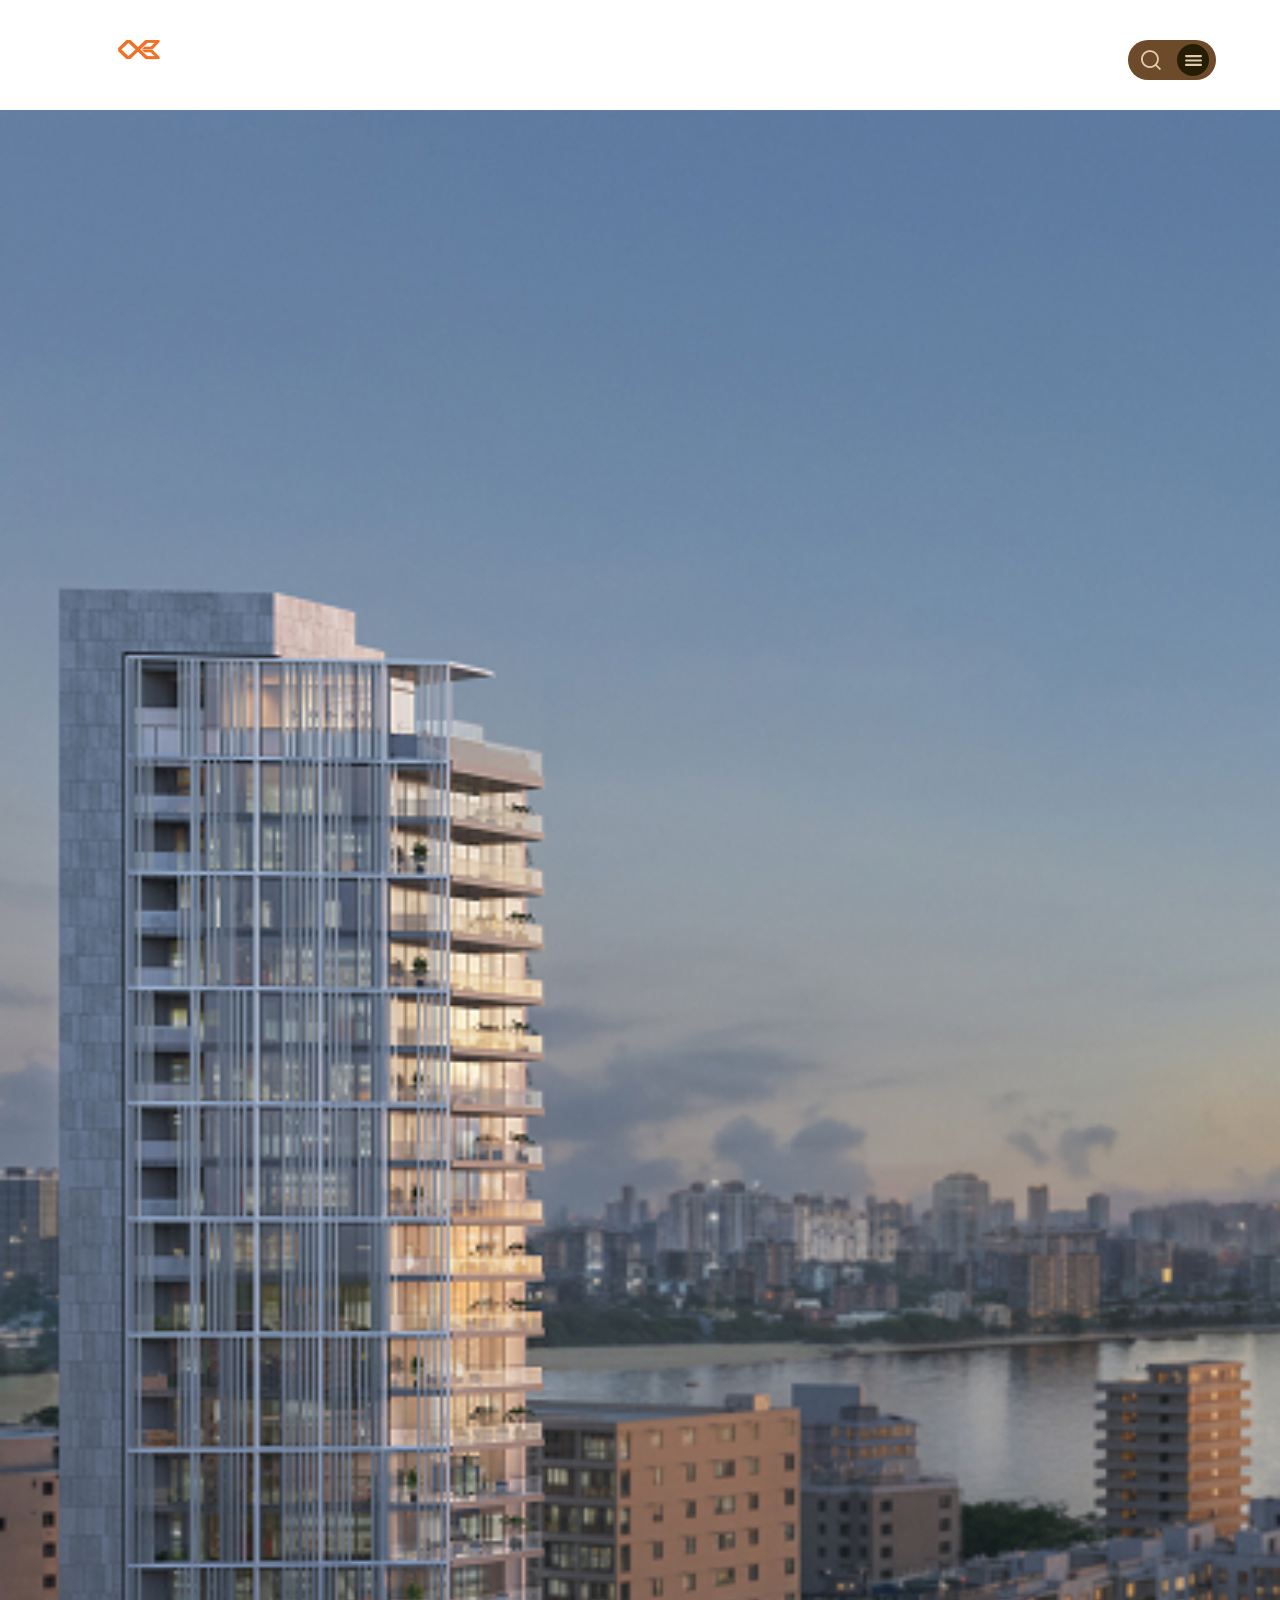
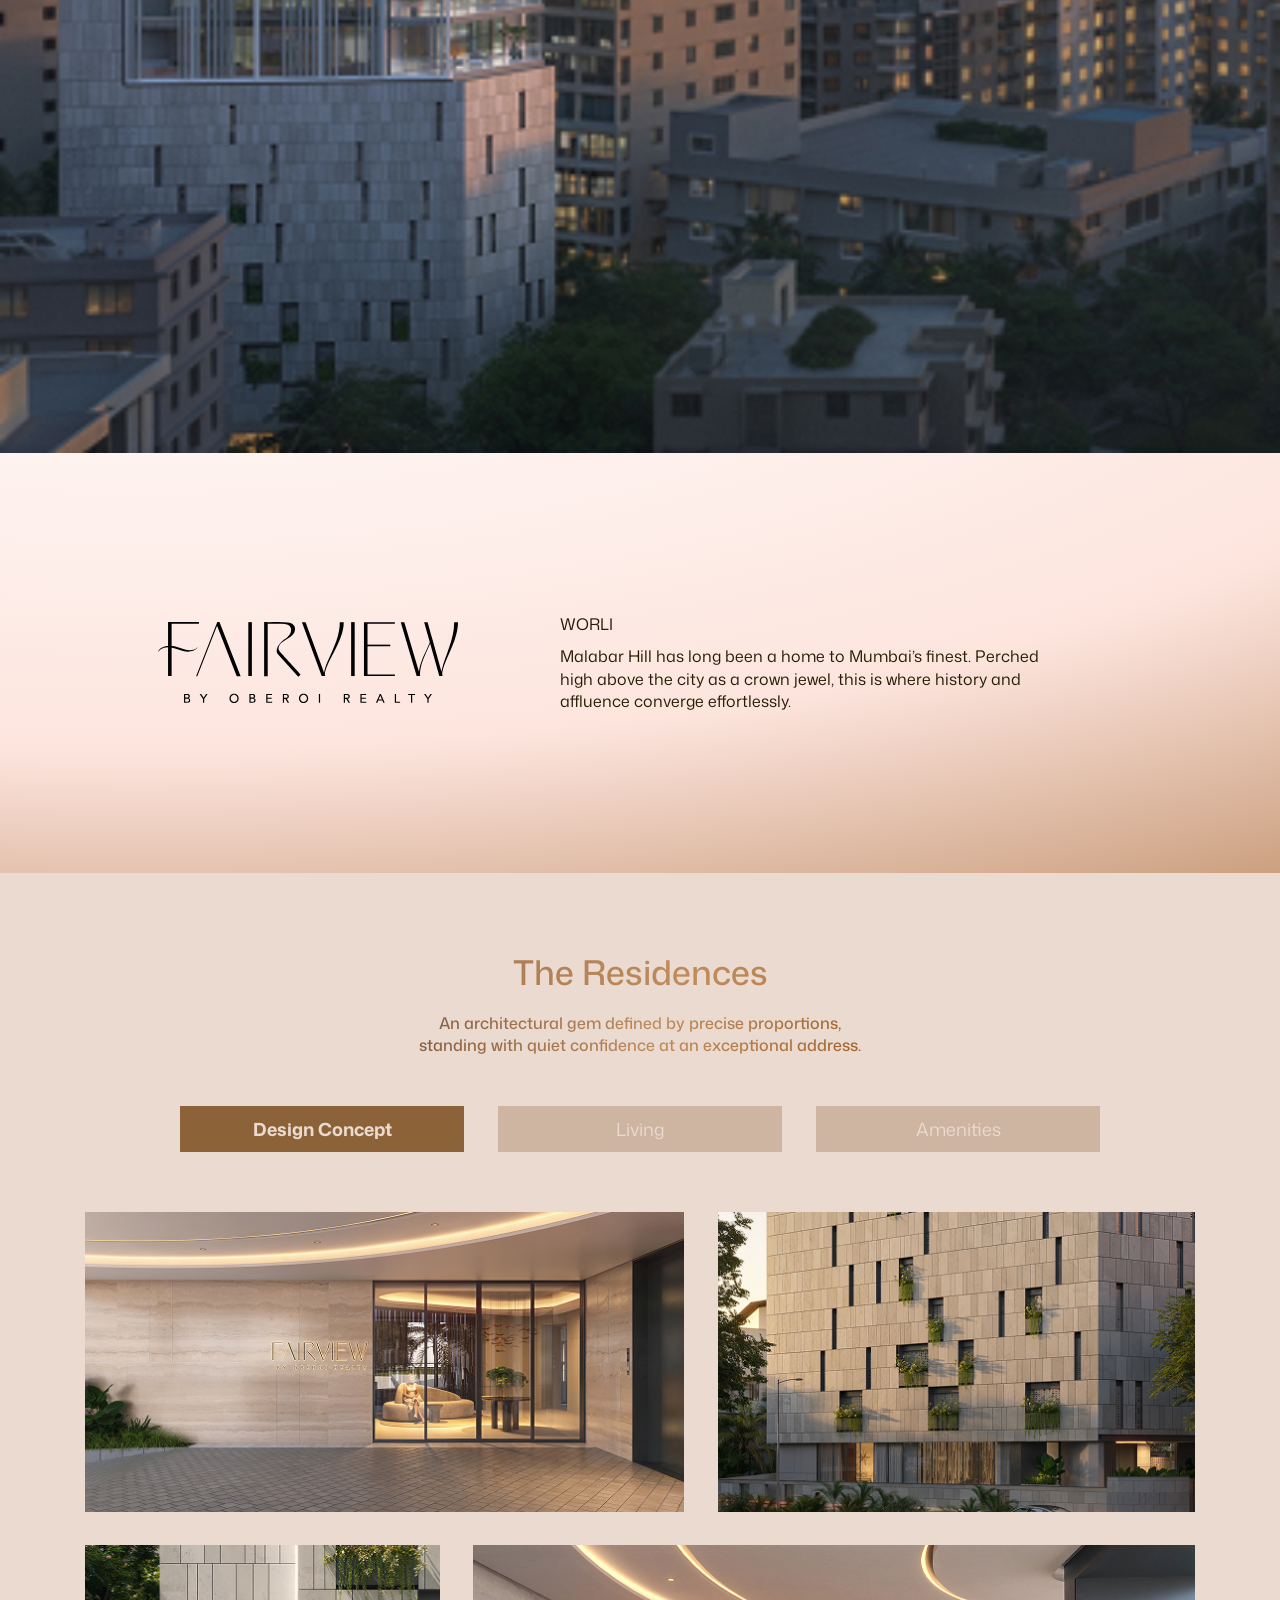
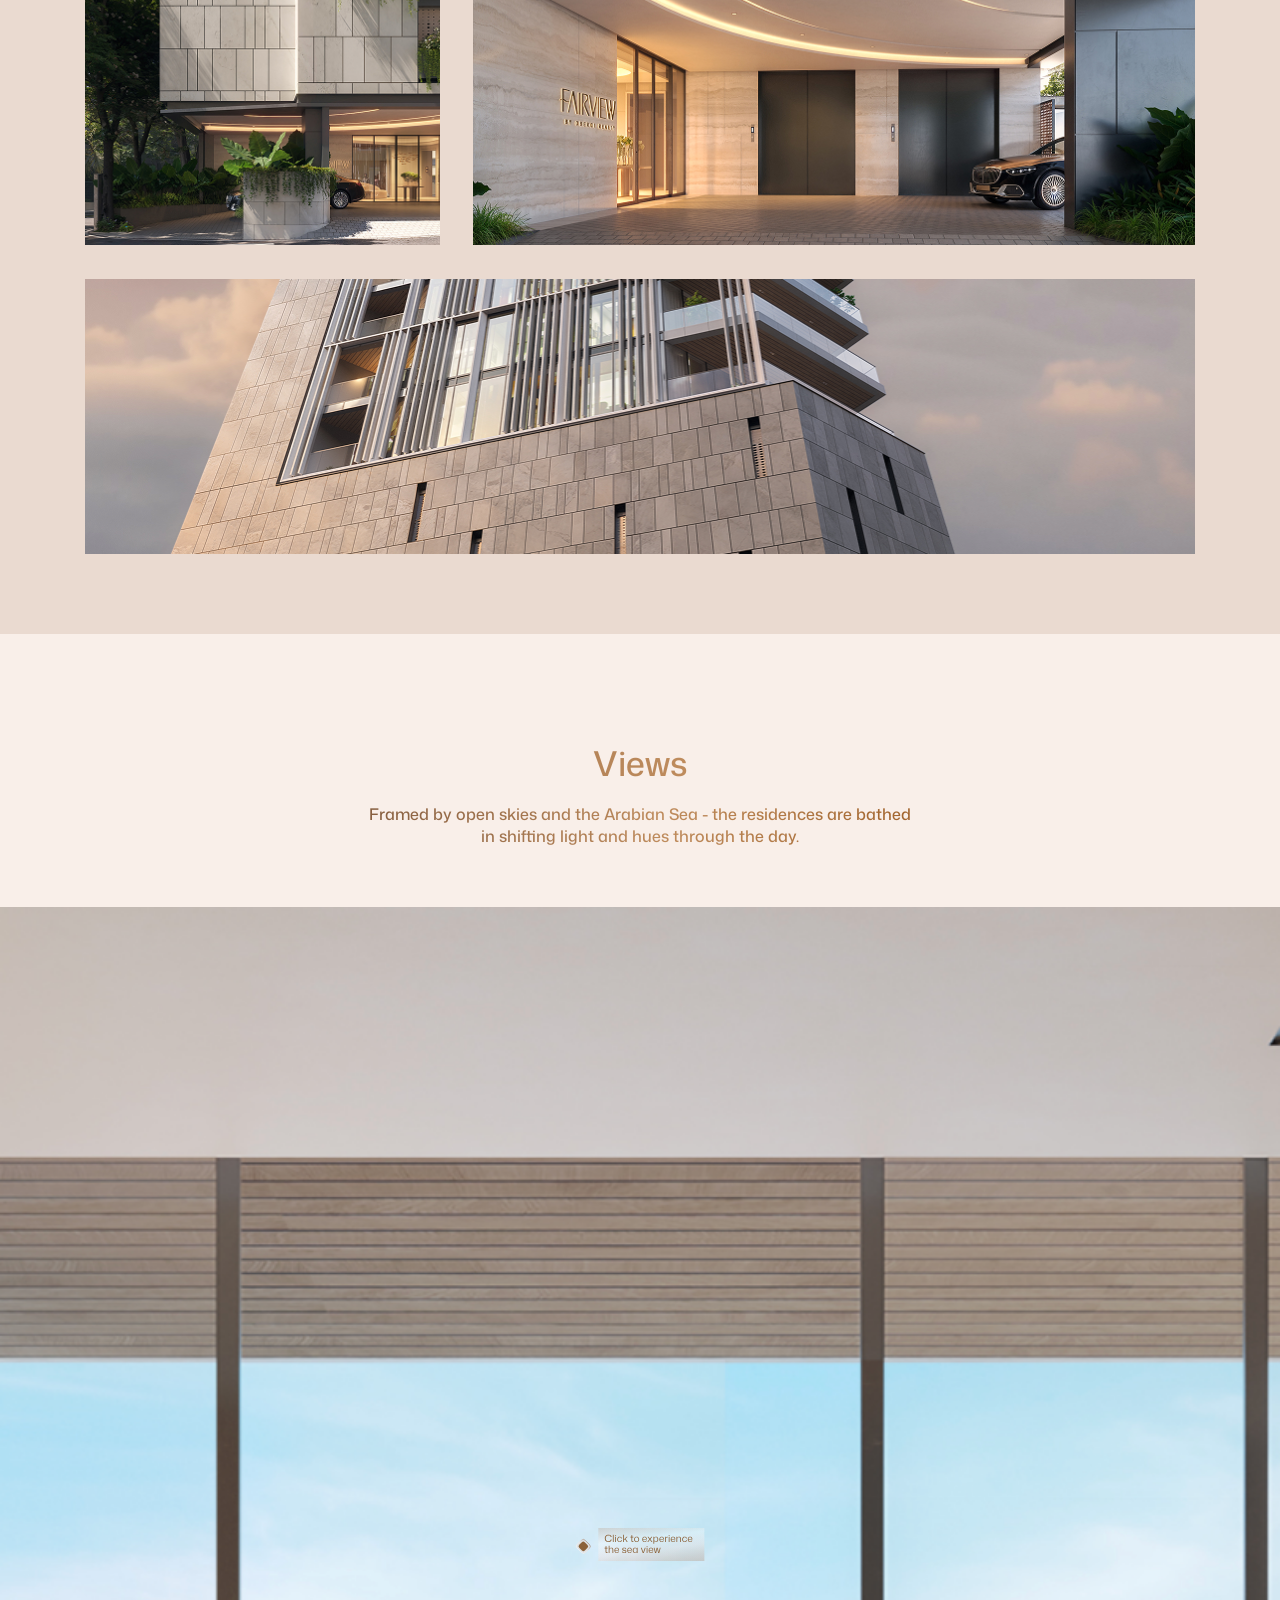
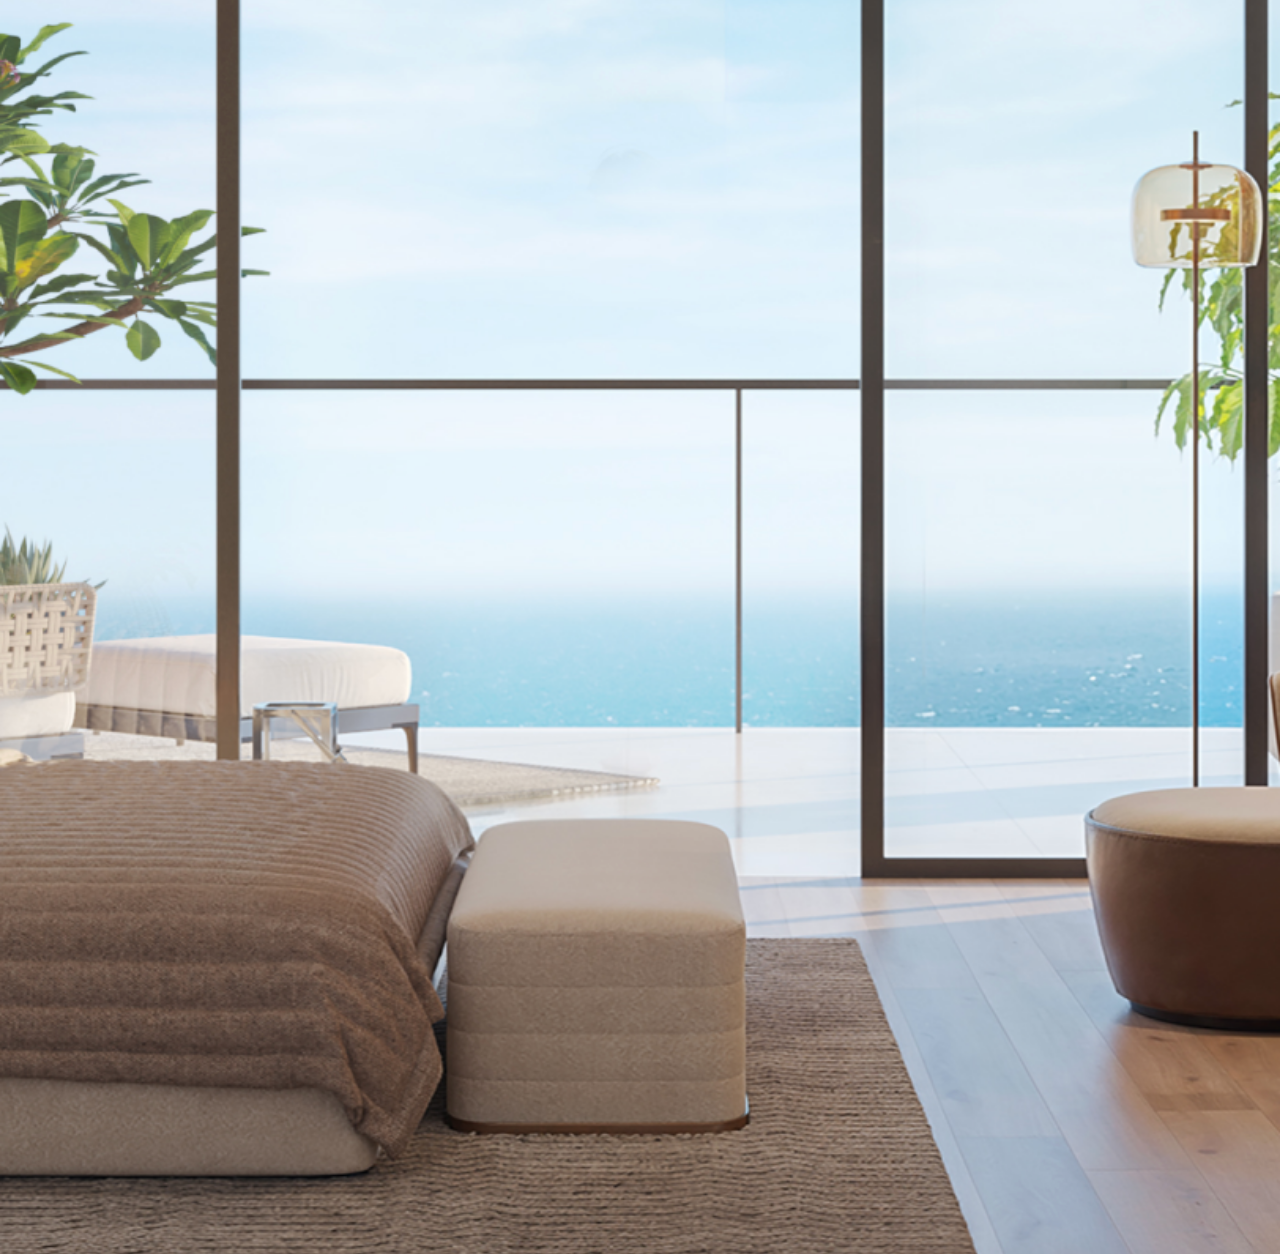
==== fairview-page.html @ 14efde6a "Content update" ====
<!doctype html>
<html class="no-js" lang="en">

<head>
  <meta charset="utf-8">
  <meta name="description" content="">
  <meta name="viewport" content="width=device-width, initial-scale=1.0">
  <title>ORL Ultra Luxury</title>
  <link rel="apple-touch-icon" href="apple-touch-icon.png">
  <link rel="shortcut icon" href="favicon.png">

  <link rel="preconnect" href="https://fonts.googleapis.com">
  <link rel="preconnect" href="https://fonts.gstatic.com" crossorigin>
  <link href="https://fonts.googleapis.com/css2?family=Mona+Sans:ital,wght@0,200..900;1,200..900&display=swap"
    rel="stylesheet">

  <link rel="stylesheet" href="styles/bootstrap.css">
  <link rel="stylesheet" href="styles/owl.carousel.css">
  <link rel="stylesheet" href="styles/ultra-main.css">
</head>

<body>
  <!--Header start-->
  <header class="header">
    <div class="container">
      <div class="row">
        <div class="col"><a href="#" class="logo"><img src="images/logo.png" alt=""></a></div>
        <div class="ml-md-auto">
          <div class="menu-box">
            <a href="#" class="serch-click"><span class="icon-noun-search-1060325"></span></a>
            <a href="#" class="menu"><img src="images/menu.svg" alt=""></a>
          </div>
        </div>
      </div>
    </div>
  </header>
  <div class="expand-menu">
    <header class="header">
      <div class="container">
        <div class="row">
          <div class="col"><a href="#" class="logo"><img src="images/logo.svg" alt=""></a></div>
          <div class="ml-md-auto">
            <div class="menu-box">
              <a href="#" class="serch-click"><span class="icon-noun-search-1060325"></span></a>
              <a href="javascript:void(0)" class="menu close"><img src="images/close.png" alt=""></a>
            </div>
          </div>
        </div>
      </div>
    </header>
    <div class="menu-other-details">
      <div class="container">
        <div class="row align-items-center">
          <div class="col-md-8">
            <ul class="menu-list">
              <li><a href="#">About Us <span class="icon-cta-icon"></span></a></li>
              <li><a href="product-listing.html">Portfolio <span class="icon-cta-icon"></span></a>
                <ul class="others-link">
                  <li><a href="#">Retail</a></li>
                  <li><a href="#">Commercial</a></li>
                  <li><a href="#">Residential</a></li>
                  <li><a href="#">Hospitality</a></li>
                  <li><a href="#">Social Infrastructure</a></li>
                </ul>
              </li>
              <li><a href="#">Investors <span class="icon-cta-icon"></span></a></li>
              <li><a href="#">Life at ORL <span class="icon-cta-icon"></span></a></li>
              <li><a href="#">Media <span class="icon-cta-icon"></span></a></li>
              <li><a href="#">Blogs <span class="icon-cta-icon"></span></a></li>
              <li><a href="contact-us.html">Contact Us <span class="icon-cta-icon"></span></a></li>
            </ul>
            <ul class="list-social MT30">
              <li><a href=""><span class="icon-facebook"></span></a></li>
              <li><a href=""><span class="icon-noun-instagram-3350818"></span></a></li>
              <li><a href=""><span class="icon-twitter"></span></a></li>
              <li><a href=""><span class="icon-youtube2"></span></a></li>
            </ul>
          </div>
          <div class="col-md-4">
            <img src="images/337x465.jpg" alt="" class="responsive-img">
            <p class="MT45 CTR">
              <a href="#" class="read-more">book an appointment <span class="icon-cta-icon"></span></a>
            </p>
          </div>
        </div>
      </div>
    </div>
  </div>
  <div class="expand-search">
    <header class="header">
      <div class="container">
        <div class="row">
          <div class="col"><a href="#" class="logo"><img src="images/logo.svg" alt=""></a></div>
          <div class="ml-md-auto">
            <div class="menu-box">
              <a href="#" class="search close"><img src="images/close.png" alt=""></a>
              <a href="javascript:void(0)" class="menu"><img src="images/menu.png" alt=""></a>
            </div>
          </div>
        </div>
      </div>
    </header>
    <div class="menu-other-details">
      <div class="container">
        <form>
          <div class="form-group search-type-box">
            <input type="search" required class="form-control line-inpt" id="search" placeholder="Type Here">
            <button type="submit" class="search-button"><span class="icon-noun-search-1060325"></span></button>
          </div>
        </form>
        <h2 class="MT30">About 23 searches</h2>
        <ul class="search-list">
          <li>
            <p class="date-info">oberoireality.com/about us</p>
            <h4 class="hd3"><a href="#">Page Section Name</a></h4>
            <p>Lorem ipsum dolor sit amet, consectetur adipiscing elit, sed do eiusmod tempor incididunt ut labore et
              dolore magna aliqua. Ut enim ad minim veniam quis nostrud exercitation ullamco laboris nisi ut aliquip ex
              ea commodo consequat.</p>
          </li>
          <li>
            <p class="date-info">oberoireality.com/about us</p>
            <h4 class="hd3"><a href="#">Page Section Name</a></h4>
            <p>Lorem ipsum dolor sit amet, consectetur adipiscing elit, sed do eiusmod tempor incididunt ut labore et
              dolore magna aliqua. Ut enim ad minim veniam quis nostrud exercitation ullamco laboris nisi ut aliquip ex
              ea commodo consequat.</p>
          </li>
          <li>
            <p class="date-info">oberoireality.com/about us</p>
            <h4 class="hd3"><a href="#">Page Section Name</a></h4>
            <p>Lorem ipsum dolor sit amet, consectetur adipiscing elit, sed do eiusmod tempor incididunt ut labore et
              dolore magna aliqua. Ut enim ad minim veniam quis nostrud exercitation ullamco laboris nisi ut aliquip ex
              ea commodo consequat.</p>
          </li>
          <li>
            <p class="date-info">oberoireality.com/about us</p>
            <h4 class="hd3"><a href="#">Page Section Name</a></h4>
            <p>Lorem ipsum dolor sit amet, consectetur adipiscing elit, sed do eiusmod tempor incididunt ut labore et
              dolore magna aliqua. Ut enim ad minim veniam quis nostrud exercitation ullamco laboris nisi ut aliquip ex
              ea commodo consequat.</p>
          </li>
        </ul>
      </div>
    </div>
  </div>
  <!--Header end-->

  <section class="hero-banner music-on">
    <picture>
      <source srcset="images/ultra/hero-banner-mob.jpg" media="(max-width: 576px)">
      <img src="images/ultra/hero-pdp-banner.jpg" alt="Hero Banner">
    </picture>
  </section>
  <!-- <section class="hero-banner music-on">
    <video class="embed-responsive-item d-sm-none" autoplay loop muted>
        <source src="images/videos/csr-banner-mob.mp4" type="video/mp4">
    </video>
    <video id="myVideo" class="embed-responsive-item d-none d-sm-block" autoplay loop muted>
        <source src="images/videos/csr-banner.mp4" type="video/mp4">
    </video>
    <div class="banner-ctnt">
        <div class="container">
            <h4 class="heading-title op1 os-animation" data-os-animation="zoomIn" data-os-animation-delay=".2s">Shaping
                a future where luxury leads <br> with conscience and care</h4>
        </div>
    </div>
    <div id="mute-btn" class="muted" aria-pressed="false" aria-label="Toggle audio">
        <span class="icon-soundoff"></span>
    </div>
</section>
<audio id="bg-music" loop>
    <source src="images/videos/music-file.mp3" type="audio/mpeg">
</audio> -->
  <section class="ultra-intro pdp">
    <div class="container">
      <div class="section100">
        <div class="row align-items-center">
          <div class="col-md-5 os-animation" data-os-animation="fadeInUp" data-os-animation-delay=".3s">
            <div class="text-center">
              <img src="images/ultra/fairview-logo.svg" alt="" width="300">
            </div>
          </div>
          <div class="col-md-7 os-animation" data-os-animation="fadeInUp" data-os-animation-delay=".6s">
            <h3 class="UC">Worli</h3>
            <p class="mb-0">Malabar Hill has long been a home to Mumbai’s finest. Perched high above the city as a crown
              jewel, this is where history and affluence converge effortlessly.</p>
          </div>
        </div>
      </div>
    </div>
  </section>

  <section class="ultra-residances">
    <audio id="beep-one" preload="auto">
      <source src="images/ultra/beep.mp3" type="audio/mpeg">
      <source src="images/ultra/beep.ogg" type="audio/ogg">
      Your browser isn't invited for super fun time.
    </audio>
    <div class="container">
      <h3 class="hd4">The Residences</h3>
      <h4 class="ultra-sub-title MT20">An architectural gem defined by precise proportions, standing with quiet
        confidence at an exceptional address.</h4>
      <ul class="nav ultra-tabs-list">
        <li class="nav-item" role="presentation">
          <a class="active" id="home-tab" data-toggle="tab" href="#ultraTab1" role="tab" aria-controls="Design Concept"
            aria-selected="true">Design Concept</a>
        </li>
        <li class="nav-item" role="presentation">
          <a class="" id="profile-tab" data-toggle="tab" href="#ultraTab2" role="tab" aria-controls="Living"
            aria-selected="false">Living</a>
        </li>
        <li class="nav-item" role="presentation">
          <a class="" id="contact-tab" data-toggle="tab" href="#ultraTab3" role="tab" aria-controls="Amenities"
            aria-selected="false">Amenities</a>
        </li>
      </ul>
      <div class="tab-content" id="ultraTabContent">
        <div class="tab-pane fade show active" id="ultraTab1" role="tabpanel" aria-labelledby="home-tab">
          <div class="gallery">
            <div class="row row-1">
              <div class="item">
                <div class="item-icons music-ic"><a href="" class="volume-ic"></a></div>
                <div class="item-icons"><a href="" class="rise act">Sunrise</a><a href="" class="set">Sunset</a></div>
                <img src="images/ultra/reside/design_01.jpg" class="img-sunrise" alt="">
                <img src="images/ultra/reside/design_01_h.jpg" class="img-sunset hide" alt="">
              </div>
              <div class="item">
                <div class="item-icons music-ic"><a href="" class="volume-ic"></a></div>
                <div class="item-icons"><a href="" class="rise act">Sunrise</a><a href="" class="set">Sunset</a></div>
                <img src="images/ultra/reside/design_02.jpg" class="img-sunrise" alt="">
                <img src="images/ultra/reside/design_02_h.jpg" class="img-sunset hide" alt="">
              </div>
            </div>

            <div class="row row-2">
              <div class="item">
                <div class="item-icons music-ic"><a href="" class="volume-ic"></a></div>
                <div class="item-icons"><a href="" class="rise act">Sunrise</a><a href="" class="set">Sunset</a></div>
                <img src="images/ultra/reside/design_03.jpg" class="img-sunrise" alt="">
                <img src="images/ultra/reside/design_03_h.jpg" class="img-sunset hide" alt="">
              </div>
              <div class="item">
                <div class="item-icons music-ic"><a href="" class="volume-ic"></a></div>
                <div class="item-icons"><a href="" class="rise act">Sunrise</a><a href="" class="set">Sunset</a></div>
                <img src="images/ultra/reside/design_04.jpg" class="img-sunrise" alt="">
                <img src="images/ultra/reside/design_04_h.jpg" class="img-sunset hide" alt="">
              </div>
            </div>

            <div class="row row-3">
              <div class="item">
                <div class="item-icons music-ic"><a href="" class="volume-ic"></a></div>
                <div class="item-icons"><a href="" class="rise act">Sunrise</a><a href="" class="set">Sunset</a></div>
                <img src="images/ultra/reside/design_05.png" class="img-sunrise" alt="">
                <img src="images/ultra/reside/design_05_h.png" class="img-sunset hide" alt="">
              </div>
            </div>
          </div>
        </div>
        <div class="tab-pane fade" id="ultraTab2" role="tabpanel" aria-labelledby="profile-tab">
          <div class="gallery">
            <div class="row row-1">
              <div class="item">
                <div class="item-icons music-ic"><a href="" class="volume-ic"></a></div>
                <div class="item-icons"><a href="" class="rise act">Sunrise</a><a href="" class="set">Sunset</a></div>
                <img src="images/ultra/reside/living_01.jpg" class="img-sunrise" alt="">
                <img src="images/ultra/reside/living_01_h.jpg" class="img-sunset hide" alt="">
              </div>
              <div class="item">
                <div class="item-icons music-ic"><a href="" class="volume-ic"></a></div>
                <div class="item-icons"><a href="" class="rise act">Sunrise</a><a href="" class="set">Sunset</a></div>
                <img src="images/ultra/reside/living_02.jpg" class="img-sunrise" alt="">
                <img src="images/ultra/reside/living_02_h.jpg" class="img-sunset hide" alt="">
              </div>
            </div>

            <div class="row row-3">
              <div class="item">
                <div class="item-icons music-ic"><a href="" class="volume-ic"></a></div>
                <div class="item-icons"><a href="" class="rise act">Sunrise</a><a href="" class="set">Sunset</a></div>
                <img src="images/ultra/reside/living_05.jpg" class="img-sunrise" alt="">
                <img src="images/ultra/reside/living_05_h.jpg" class="img-sunset hide" alt="">
              </div>
            </div>

            <div class="row row-2">
              <div class="item">
                <div class="item-icons music-ic"><a href="" class="volume-ic"></a></div>
                <div class="item-icons"><a href="" class="rise act">Sunrise</a><a href="" class="set">Sunset</a></div>
                <img src="images/ultra/reside/living_03.jpg" class="img-sunrise" alt="">
                <img src="images/ultra/reside/living_03_h.jpg" class="img-sunset hide" alt="">
              </div>
              <div class="item">
                <div class="item-icons music-ic"><a href="" class="volume-ic"></a></div>
                <div class="item-icons"><a href="" class="rise act">Sunrise</a><a href="" class="set">Sunset</a></div>
                <img src="images/ultra/reside/living_04.jpg" class="img-sunrise" alt="">
                <img src="images/ultra/reside/living_04_h.jpg" class="img-sunset hide" alt="">
              </div>
            </div>


          </div>
        </div>
        <div class="tab-pane fade" id="ultraTab3" role="tabpanel" aria-labelledby="contact-tab">
          <div class="gallery">
            <div class="row row-3">
              <div class="item">
                <div class="item-icons music-ic"><a href="" class="volume-ic"></a></div>
                <div class="item-icons"><a href="" class="rise act">Sunrise</a><a href="" class="set">Sunset</a></div>
                <img src="images/ultra/reside/amenities_01.jpg" class="img-sunrise" alt="">
                <img src="images/ultra/reside/amenities_01_h.jpg" class="img-sunset hide" alt="">
              </div>
            </div>
            <div class="row row-2">
              <div class="item">
                <div class="item-icons music-ic"><a href="" class="volume-ic"></a></div>
                <div class="item-icons"><a href="" class="rise act">Sunrise</a><a href="" class="set">Sunset</a></div>
                <img src="images/ultra/reside/amenities_04.jpg" class="img-sunrise" alt="">
                <img src="images/ultra/reside/amenities_04_h.jpg" class="img-sunset hide" alt="">
              </div>
              <div class="item">
                <div class="item-icons music-ic"><a href="" class="volume-ic"></a></div>
                <div class="item-icons"><a href="" class="rise act">Sunrise</a><a href="" class="set">Sunset</a></div>
                <img src="images/ultra/reside/amenities_05.jpg" class="img-sunrise" alt="">
                <img src="images/ultra/reside/amenities_05_h.jpg" class="img-sunset hide" alt="">
              </div>
            </div>
            <div class="row row-1">
              <div class="item">
                <div class="item-icons music-ic"><a href="" class="volume-ic"></a></div>
                <div class="item-icons"><a href="" class="rise act">Sunrise</a><a href="" class="set">Sunset</a></div>
                <img src="images/ultra/reside/amenities_02.jpg" class="img-sunrise" alt="">
                <img src="images/ultra/reside/amenities_02_h.jpg" class="img-sunset hide" alt="">
              </div>
              <div class="item">
                <div class="item-icons music-ic"><a href="" class="volume-ic"></a></div>
                <div class="item-icons"><a href="" class="rise act">Sunrise</a><a href="" class="set">Sunset</a></div>
                <img src="images/ultra/reside/amenities_03.jpg" class="img-sunrise" alt="">
                <img src="images/ultra/reside/amenities_03_h.jpg" class="img-sunset hide" alt="">
              </div>
            </div>
          </div>
        </div>
      </div>
    </div>
  </section>

  <section class="ultra-view">
    <div class="container">
      <h3 class="hd4">Views</h3>
      <h4 class="ultra-sub-title MT20">Framed by open skies and the Arabian Sea - the residences are bathed in shifting
        light and hues through the day.</h4>
    </div>
    <div class="ultra-view-box"><a href=""><img src="images/ultra/sea-view.svg" alt=""></a>
      <picture>
        <source srcset="images/ultra/ultra-view-mob.png" media="(max-width: 576px)">
        <img src="images/ultra/ultra-view.jpg" alt="Ultra View">
      </picture>
    </div>
  </section>

  <section class="neighborhood">
    <div class="container">
      <h3 class="hd4">Neighborhood</h3>
      <h4 class="ultra-sub-title MT20">Malabar Hill - the city's most enduring address. Banyan-lined promenades,
        embassies, colonial bungalows, and the slow lap of the Arabian Sea beyond.</h4>

      <ul class="nav ultra-tabs-list op1" id="myTab" role="tablist">
        <li class="nav-item" role="presentation">
          <a class="nav-link active" id="home-tab" data-toggle="tab" href="#home" role="tab" aria-controls="home"
            aria-selected="true"><span class="icn-nature"></span> Nature</a>
        </li>
        <li class="nav-item" role="presentation">
          <a class="nav-link" id="profile-tab" data-toggle="tab" href="#profile" role="tab" aria-controls="profile"
            aria-selected="false"><span class="icn-dinning"></span> Dining</a>
        </li>
        <li class="nav-item" role="presentation">
          <a class="nav-link" id="contact-tab" data-toggle="tab" href="#contact" role="tab" aria-controls="contact"
            aria-selected="false"><span class="icn-culture"></span> Culture</a>
        </li>
      </ul>
      <div class="tab-content" id="myTabContent">
        <div class="tab-pane fade show active" id="home" role="tabpanel" aria-labelledby="home-tab">
          <div class="row">
            <div class="col-md-7 ctnt-group-1">
              <div class="content p1 act" data-tab="1"><img src="images/ultra/neighborhood-img.jpg" class="neig-mImg"
                  alt="Neighborhood"></div>
              <div class="content p2" data-tab="2"><img src="images/ultra/neighborhood2.jpg" class="neig-mImg"
                  alt="Neighborhood">
              </div>
            </div>
            <div class="col-md-5">
              <div class="neig-img">
                <div class="tabs">
                  <a href="#" class="tab nature act" data-tab="1"><span><img src="images/ultra/nature.svg"
                        alt=""></span> <strong class="ML20">Malabar Hill<br>Nature Trail</strong></a>
                  <a href="#" class="tab nature1" data-tab="2"><span><img src="images/ultra/nature.svg" alt=""></span>
                    <strong class="ML20">Malabar Hill<br>Nature Trail 2</strong></a>
                </div>
                <img src="images/ultra/nature-rt.jpg" alt="">
              </div>
              <div class="neig-rt">
                <div class="ctnt-group-2">
                  <div class="content act" data-tab="1">
                    <h4 class="hd-2">Malabar Hill Nature Trail <span>09 mins <img src="images/ultra/mins.svg"
                          alt=""></span>
                    </h4>
                    <p class="mb-0">The Malabar Hill Elevated Nature Trail is Mumbai's first elevated forest walkway.
                      This
                      485-meter wooden canopy walk winds through a dense 12-acre urban forest near Hanging Garden,
                      offering
                      birdwatchers a quiet escape and panoramic views of Girgaon Chowpatty and the city skyline.</p>
                  </div>
                  <div class="content" data-tab="2">
                    <h4 class="hd-2">Malabar Hill Nature Trail 2 <span>09 mins <img src="images/ultra/mins.svg"
                          alt=""></span>
                    </h4>
                    <p class="mb-0">The Malabar Hill Elevated Nature Trail is Mumbai's first elevated forest walkway.
                      This
                      485-meter wooden canopy walk winds through a dense 12-acre urban forest near Hanging Garden,
                      offering
                      birdwatchers a quiet escape and panoramic views of Girgaon Chowpatty and the city skyline.</p>
                  </div>
                </div>

              </div>
            </div>
          </div>
        </div>
        <div class="tab-pane fade" id="profile" role="tabpanel" aria-labelledby="profile-tab">
          <div class="row">
            <div class="col-md-7">
              <div class="p1s">
                <img src="images/ultra/neighborhood-img.jpg" class="neig-mImg" alt="Neighborhood">
              </div>
            </div>
            <div class="col-md-5">
              <div class="neig-img">
                <img src="images/svg/nature-rt.jpg" alt="">
              </div>
              <div class="neig-rt">
                <h4 class="hd-2">Malabar Hill Nature Trail <span>09 mins <img src="images/svg/mins.svg" alt=""></span>
                </h4>
                <p class="mb-0">The Malabar Hill Elevated Nature Trail is Mumbai's first elevated forest walkway. This
                  485-meter wooden canopy walk winds through a dense 12-acre urban forest near Hanging Garden, offering
                  birdwatchers a quiet escape and panoramic views of Girgaon Chowpatty and the city skyline.</p>
              </div>
            </div>
          </div>
        </div>
        <div class="tab-pane fade" id="contact" role="tabpanel" aria-labelledby="contact-tab">
          <div class="row">
            <div class="col-md-7">
              <div class="p1s">
                <img src="images/ultra/neighborhood-img.jpg" class="neig-mImg" alt="Neighborhood">
              </div>
            </div>
            <div class="col-md-5">
              <div class="neig-img">
                <img src="images/svg/nature-rt.jpg" alt="">
              </div>
              <div class="neig-rt">
                <h4 class="hd-2">Malabar Hill Nature Trail <span>09 mins <img src="images/svg/mins.svg" alt=""></span>
                </h4>
                <p class="mb-0">The Malabar Hill Elevated Nature Trail is Mumbai's first elevated forest walkway. This
                  485-meter wooden canopy walk winds through a dense 12-acre urban forest near Hanging Garden, offering
                  birdwatchers a quiet escape and panoramic views of Girgaon Chowpatty and the city skyline.</p>
              </div>
            </div>
          </div>
        </div>
      </div>

    </div>
  </section>
  <section class="invite-box">
    <div class="container-fluid px-0">
      <div class="row no-gutters">
        <div class="col-md-4 invite-lt">
          <div class="invite-ltInner">
            <div class="">
              <h3 class="hd4">An invitation</h3>
              <p class="fs-16">The city at dusk, seen from your terrace</p>
            </div>
            <div class="">
              <div class="btn-box">
                <a href="javascript:;" class="requestBtn"><span class="icon-cta-icon"></span>
                  Get in touch
                  <span class="icon-cta-icon"></span></a>
              </div>
              <p class="fs-14"><a href="">Download the brochure <span class="ML5"><img src="images/ultra/download.svg"
                      alt=""> </span> </a></p>
            </div>
          </div>
        </div>
        <div class="col-md-8"><img src="images/ultra/invite-img.jpg" class="responsive-img" alt=""></div>
      </div>
    </div>
  </section>
  <!-- Start: Footer -->
  <section class="contact-us">
    <div class="container">
      <div class="row justify-content-center">
        <div class="col-xl-11">
          <div class="row">
            <div class="col-md-4">
              <h3 class="hd1">Contact <span>Us</span></h3>
              <ul class="list-social for-desk">
                <li><a href=""><span class="icon-facebook"></span></a></li>
                <li><a href=""><span class="icon-noun-instagram-3350818"></span></a></li>
                <li><a href=""><span class="icon-twitter"></span></a></li>
                <li><a href=""><span class="icon-youtube2"></span></a></li>
              </ul>
            </div>
            <div class="col-md-8">
              <h4 class="hd2">Get in Touch</h4>
              <div class="row">
                <div class="col-lg-8">
                  <p class="clr-1">Oberoi Realty Limited<br> Commerz, 3rd Floor, International Business Park,<br> Oberoi
                    Garden City, Off Western Express Highway,
                    <br> Goregaon (East), Mumbai- 400 063
                  </p>
                </div>
                <div class="col-lg-4">
                  <div class="mb-3 add">
                    <a href="" class="clr-1"><span class="icon-noun-phone-3612570"></span>(022) 6677 3333</a>
                  </div>
                  <div class="mb-3 add">
                    <a href="mailto:ESG@Oberoirealty.com" class="clr-1"><span
                        class="icon-noun-mail-1092212"></span>ESG@Oberoirealty.com</a>
                  </div>
                </div>
              </div>
              <ul class="list-social for-mob">
                <li><a href=""><span class="icon-facebook"></span></a></li>
                <li><a href=""><span class="icon-noun-instagram-3350818"></span></a></li>
                <li><a href=""><span class="icon-twitter"></span></a></li>
                <li><a href=""><span class="icon-youtube2"></span></a></li>
              </ul>
              <div class="btn-box MT20">
                <a href="javascript:;" class="requestBtn"><span class="icon-cta-icon"></span>
                  Request a call back
                  <span class="icon-cta-icon"></span></a>
              </div>

            </div>
          </div>
        </div>
      </div>
    </div>
    <div class="footer-form">
      <div class="container">
        <div class="enqForm" style="display: none;">
          <span class="cls-cnt">
            <a href="javascript:;" class="close">x</a>
          </span>
          <div class="screen1">
            <form id="homeForm">
              <div class="row">
                <div class="col-sm-6">
                  <input type="text" name="fullname" class="form-control line-inpt mb-5" placeholder="Name"
                    autocomplete="off" maxlength="100" pattern="[a-zA-Z][a-zA-Z\s']*" required
                    oninvalid="this.setCustomValidity('Only alphabets and space are allowed.')"
                    onchange="try{setCustomValidity('')}catch(e){}" oninput="setCustomValidity(' ')">
                </div>
                <div class="col-sm-6">
                  <input type="email" name="email" class="form-control line-inpt mb-5" placeholder="Email Id"
                    pattern="^(?=(.{1,64}@.{1,255}))([!#$%&'*+\-\/=?\^_`{|}~a-zA-Z0-9}]{1,64}(\.[!#$%&'*+\-\/=?\^_`{|}~a-zA-Z0-9]{0,}){0,})@((\[(25[0-5]|2[0-4][0-9]|[01]?[0-9][0-9]?)(\.(25[0-5]|2[0-4][0-9]|[01]?[0-9][0-9]?)){3}\])|([a-zA-Z0-9-]{1,63}(\.[a-zA-Z0-9-]{2,63}){1,}))$"
                    required autocomplete="off" maxlength="254"
                    oninvalid="this.setCustomValidity('Please enter valid email address.')"
                    onchange="try{setCustomValidity('')}catch(e){}" oninput="setCustomValidity(' ')">
                </div>
                <div class="col-sm-6">
                  <div id="result">
                    <input id="phone" type="tel" name="tel" class="form-control line-inpt" required>
                    <span id="valid-msg" class="hide valid-msg">✓ Valid</span>
                    <span id="error-msg" class="hide error-msg"></span>
                  </div>
                </div>
                <div class="col-sm-6">
                  <select class="form-control line-inpt mb-5" required="" name="property" id=""
                    placeholder="Select the Residential Property">
                    <option value="1">Select the Residential Property</option>
                    <option value="2">Select the Residential Property -1</option>
                  </select>
                </div>

                <div class="col-sm-6 mb-3 mt-3">
                  <div class="custom-control custom-radio custom-control-inline">Book Site Visit?</div>
                  <div class="custom-control custom-radio custom-control-inline">
                    <input type="radio" id="customRadioInline1" required="" name="bookSiteRadio" value="yes"
                      class="custom-control-input">
                    <label class="custom-control-label" for="customRadioInline1">Yes</label>
                  </div>
                  <div class="custom-control custom-radio custom-control-inline">
                    <input type="radio" id="customRadioInline2" name="bookSiteRadio" value="no"
                      class="custom-control-input">
                    <label class="custom-control-label" for="customRadioInline2">No</label>
                  </div>
                </div>

                <div class="col-sm-6 dateCntBookSite" style="display: none;">
                  <input type="text" name="date" required="" id="datetimepicker2" class="form-control line-inpt date"
                    placeholder="" autocomplete="off">
                </div>


                <div class="col-md-12">
                  <div class="submit-enq">
                    <div class="add">
                      <a href="" class="clr-1"><span class="icon-noun-phone-3612570 brown"></span>(022) 6677 3333</a>
                    </div>
                    <div class="btn-box MT20">
                      <button class="btn" type="submit"><span class="icon-cta-icon"></span>submit<span
                          class="icon-cta-icon"></span></button>
                    </div>
                  </div>

                </div>

              </div>
            </form>
            <div id="result"></div>
          </div>
          <div class="screen2 hide CTR">
            <h3 class="hd3">Lorem ipsum dolor sit amet</h3>
            <div class="row MT30 justify-content-center">
              <div class="col-md-6">
                <p>Lorem ipsum dolor sit amet, consectetur adipiscing elit, sed do eiusmod tempor incididunt ut labore
                  et dolore magna aliqua. Ut enim ad minim veniam, quis nostrud exercitation ullamco laboris.</p>
              </div>
            </div>

          </div>
        </div>
      </div>
    </div>
  </section>
  <section class="MT50">
    <div class="container">
      <p class="fs-12">Disclaimer: The content including reports provided herein and related materials made available on
        this website are published by <strong>Oberoi Realty Limited (“Company”)</strong> for the purpose of providing
        general information regarding the Company’s sustainability initiatives, community programs, and related
        activities. These materials are provided for informational purposes only and do not constitute, nor should they
        be construed as, legal, financial, or investment advice. While the Company has exercised due care and diligence
        in preparing the content, the Company makes no representation or warranty, express or implied, as to the
        accuracy, completeness, reliability, or currency of the information contained therein. Certain statements in
        these reports may constitute forward-looking statements based on current expectations, projections, and
        assumptions about future events. Such statements are subject to risks, uncertainties, and other factors that may
        cause actual results or outcomes to differ materially from those expressed or implied. The Company undertakes no
        obligation to update or revise any forward-looking statements to reflect subsequent events or circumstances.</p>
      <p class="fs-12">The content may also include information derived from third-party sources; the Company does not
        independently verify the accuracy or completeness of such information and accepts no responsibility for any
        reliance placed thereon.</p>
      <p class="fs-12">By accessing, downloading, or otherwise using any details or reports or materials from this
        website, you acknowledge and agree that the Company shall not be held liable for any loss, damage, or
        consequence arising directly or indirectly from the use of, or reliance upon, the information contained in these
        materials.</p>
    </div>
  </section>
  <footer class="footer">
    <div class="container">
      <div class="row justify-content-center">
        <div class="col-xl-11">
          <div class="row">
            <div class="col-md-3">
              <figure><img src="images/svg/logo-footer.svg" alt=""></figure>
            </div>
            <div class="col-md-3">
              <ul class="list-1">
                <li><a href="">ABOUT US</a></li>
                <li><a href="">INVESTORS</a></li>
                <li><a href="">BLOGS</a></li>
                <li><a href="">LIFE AT ORL</a></li>
                <li><a href="">MEDIA</a></li>
              </ul>
            </div>
            <div class="col-md-3">
              <ul class="list-1 op1">
                <li><a href="product-listing.html">PORTFOLIO</a></li>
                <li><a href="">Residential</a></li>
                <li><a href="">Commercial</a></li>
                <li><a href="">Retail</a></li>
                <li><a href="">Social infrastructure</a></li>
                <li><a href="">Hospitality</a></li>
              </ul>
            </div>
            <div class="col-md-3">
              <ul class="list-1">
                <li><a href="contact-us.html">CONTACT US</a></li>
                <li><a href="">LEGAL</a></li>
                <li><a href="">PRIVACY POLICY</a></li>
                <li><a href="">TERMS AND CONDITIONS</a></li>
                <li class="op1"><a href="">© Oberoi Reality Limited</a></li>
              </ul>
            </div>
          </div>
        </div>
      </div>
    </div>
  </footer>

  <script src="scripts/jquery.js"></script>
  <script src="scripts/popper.js"></script>
  <script src="scripts/bootstrap.js"></script>
  <script src="scripts/waypoints.js"></script>
  <script src="scripts/owl.carousel.js"></script>
  <script src="scripts/main.js"></script>
  <!-- New JS for Ultra page -->
  <script src="scripts/ultra.js"></script>
</body>

</html>
---- styles/ultra-main.css ----
/* global css */
.clearfix:after {
  content: ".";
  display: block;
  height: 0;
  clear: both;
  visibility: hidden;
}

.clearfix {
  display: inline-block;
}

a {
  text-decoration: none;
  color: #261e04;
  transition: color 0.5s linear;
}

a:hover {
  text-decoration: none;
  color: #261e04;
}

a:focus {
  text-decoration: none;
  color: #261e04;
  outline: none;
}

ul {
  margin: 0;
  padding: 0;
}

ul li {
  list-style: none;
}

b,
strong {
  font-weight: 700;
}

/* Hides from IE-mac \*/
* html .clearfix {
  height: 1%;
}

.clearfix {
  display: block;
}

.ohidden {
  overflow: hidden;
}

.FL {
  float: left;
}

.FR {
  float: right;
}

.flex {
  display: -ms-flexbox;
  display: flex;
}

.CTR {
  text-align: center;
}

.TAR {
  text-align: right;
}

.uline {
  text-decoration: underline;
}

.UC {
  text-transform: uppercase;
}

.tCap {
  text-transform: capitalize !important;
}

:focus,
button:focus {
  outline: 0;
}

.PR {
  position: relative;
}

.PA0 {
  padding: 0;
}

.PA5 {
  padding: 5px;
}

.PA7 {
  padding: 7px;
}

.PA10 {
  padding: 10px;
}

.PA12 {
  padding: 12px;
}

.PA15 {
  padding: 15px;
}

.PA20 {
  padding: 20px;
}

.PT3 {
  padding-top: 3px;
}

.PT5 {
  padding-top: 5px;
}

.PT7 {
  padding-top: 7px;
}

.PT8 {
  padding-top: 8px;
}

.PT10 {
  padding-top: 10px;
}

.PT15 {
  padding-top: 15px;
}

.PT20 {
  padding-top: 20px;
}

.PT25 {
  padding-top: 25px;
}

.PT30 {
  padding-top: 30px;
}

.PT35 {
  padding-top: 35px;
}

.PT40 {
  padding-top: 40px;
}

.PT75 {
  padding-top: 75px;
}

.PT80 {
  padding-top: 75px;
}

.PB5 {
  padding-bottom: 5px;
}

.PB7 {
  padding-bottom: 7px;
}

.PB10 {
  padding-bottom: 10px;
}

.PB15 {
  padding-bottom: 15px;
}

.PB20 {
  padding-bottom: 20px;
}

.PB25 {
  padding-bottom: 25px;
}

.PB30 {
  padding-bottom: 30px;
}

.PB35 {
  padding-bottom: 50px;
}

.PB40 {
  padding-bottom: 40px;
}

.PB45 {
  padding-bottom: 45px;
}

.PB50 {
  padding-bottom: 50px;
}

.PB55 {
  padding-bottom: 55px;
}

.PB60 {
  padding-bottom: 60px;
}

.PL5 {
  padding-left: 5px;
}

.PL10 {
  padding-left: 10px;
}

.PL15 {
  padding-left: 15px;
}

.PL20 {
  padding-left: 20px;
}

.PL25 {
  padding-left: 25px;
}

.PR5 {
  padding-right: 5px;
}

.PR10 {
  padding-right: 10px;
}

.PR15 {
  padding-right: 15px;
}

.PR20 {
  padding-right: 20px;
}

.PL50 {
  padding-left: 50px;
}

.PR50 {
  padding-right: 50px;
}

.P0 {
  padding: 0px !important;
}

.relative {
  position: relative;
}

.MR5 {
  margin-right: 5px;
}

.MR7 {
  margin-right: 7px;
}

.MR10 {
  margin-right: 10px;
}

.MR15 {
  margin-right: 15px;
}

.MR20 {
  margin-right: 20px;
}

.MR25 {
  margin-right: 25px;
}

.MR30 {
  margin-right: 30px;
}

.MR0 {
  margin-right: 0 !important;
}

.ML2 {
  margin-left: 2px;
}

.ML5 {
  margin-left: 5px;
}

.ML7 {
  margin-left: 7px;
}

.ML10 {
  margin-left: 10px;
}

.ML15 {
  margin-left: 15px;
}

.ML20 {
  margin-left: 20px;
}

.ML30 {
  margin-left: 30px;
}

.MT3 {
  margin-top: 3px;
}

.MT5 {
  margin-top: 5px;
}

.MT7 {
  margin-top: 7px;
}

.MT10 {
  margin-top: 10px;
}

.MT12 {
  margin-top: 12px;
}

.MT15 {
  margin-top: 15px;
}

.MT20 {
  margin-top: 20px;
}

.MT25 {
  margin-top: 25px;
}

.MT30 {
  margin-top: 30px;
}

.MT35 {
  margin-top: 35px;
}

.MT40 {
  margin-top: 40px;
}

.MT45 {
  margin-top: 45px;
}

.MT50 {
  margin-top: 50px;
}

.MT70 {
  margin-top: 70px;
}

.MB5 {
  margin-bottom: 5px;
}

.MB10 {
  margin-bottom: 10px;
}

.MB15 {
  margin-bottom: 15px;
}

.MB20 {
  margin-bottom: 20px;
}

.MB30 {
  margin-bottom: 30px;
}

.MB40 {
  margin-bottom: 40px;
}

.strong {
  font-weight: 700;
}

@media screen and (min-width: 1600px) {

  .container,
  .container-lg,
  .container-md,
  .container-sm,
  .container-xl {
    max-width: 1320px;
  }
}

/* End */
body {
  font: 400 1.03vw/1.4 "mont-book", sans-serif;
  color: #261e04;
}

@media (max-width: 1024px) {
  body {
    font-size: 14px;
  }
}

.fs-14sb {
  font: 400 1.03vw/1.4 "mont-semibold", sans-serif;
}

@media (max-width: 1024px) {
  .fs-14sb {
    font-size: 14px;
  }
}

.fs-14 {
  font: 400 1.03vw/1.4 "mont-book", sans-serif;
}

.c-gray2 {
  color: #868686;
}

.c-brown1 {
  color: #9c6d41;
}

.ls2 {
  letter-spacing: 2px;
}

.c-white {
  color: #FFFFFF;
}

.fs-16 {
  font: 400 1.2vw/1.4 "mont-book", sans-serif;
}

.fs-16.sb {
  font-family: "mont-semibold", sans-serif;
}

@media (max-width: 1024px) {
  .fs-16 {
    font-size: 15px;
  }
}

.fs-18 {
  font: 400 18px "mont-book", sans-serif;
}

.fs-18sb {
  font: 400 18px "mont-semibold", sans-serif;
  letter-spacing: 2px;
}

.fs-12b {
  font: 400 0.9vw/1.4 "mont-bold", sans-serif;
  color: #868686;
  letter-spacing: .2vw;
}

@media (max-width: 1024px) {
  .fs-12b {
    font-size: 12px;
  }
}

h1,
h2,
h3,
h4,
h5,
h6 {
  margin: 0;
  padding: 0;
  font-size: inherit;
  font-weight: 400;
  letter-spacing: inherit;
  line-height: inherit;
}

.hd1 {
  font-family: "mont-book", sans-serif;
  font-size: 3.3vw;
  letter-spacing: .1vw;
  line-height: 1.1;
  color: #9c6d41;
}

.hd1 span {
  display: block;
}

@media (max-width: 767px) {
  .hd1 {
    font-size: 42px;
  }
}

.hd2 {
  font-family: "mont-semibold", sans-serif;
  font-size: 1.5vw;
  line-height: 1.2;
  color: #9c6d41;
}

.hd2.op1 {
  font-family: "mont-book", sans-serif;
}

@media (max-width: 767px) {
  .hd2 {
    font-size: 18px;
  }
}

.hd3 {
  font-family: "mont-book", sans-serif;
  font-size: 2.1vw;
  line-height: 1.1;
  color: #9c6d41;
}

.hd3.sb {
  font-family: "mont-semibold", sans-serif;
}

.hd3 span {
  display: block;
}

@media (max-width: 767px) {
  .hd3 {
    font-size: 24px;
  }
}

.main-hero-title {
  font-family: "mont-book", sans-serif;
  color: #FFFFFF;
  font-size: 4.9vw;
}

.hero-title {
  font-family: "mont-semibold", sans-serif;
  color: #FFFFFF;
  font-size: 2.2vw;
  letter-spacing: .8vw;
  text-transform: uppercase;
}

@media (max-width: 767px) {
  .hero-title {
    font-size: 20px;
  }
}

.fs-12 {
  font: 400 12px "mont-book", sans-serif;
}

.fs-24b {
  font-family: "mont-semibold", sans-serif;
  font-size: 24px;
  color: #9c6d41;
}

.secondary-nav,
.normal-tabs {
  transition: all 0.2s linear;
  padding: 10px 0;
  position: relative;
}

.secondary-nav .logo-box,
.normal-tabs .logo-box {
  width: 50px;
  height: 30px;
  position: absolute;
  top: 18px;
  left: 25px;
  display: none;
}

.secondary-nav .logo-box img,
.normal-tabs .logo-box img {
  width: 100%;
  height: auto;
}

.secondary-nav .menu-box-stiky,
.normal-tabs .menu-box-stiky {
  width: 90px;
  height: 30px;
  position: absolute;
  top: 10px;
  right: 15px;
  display: none;
}

.secondary-nav .container,
.normal-tabs .container {
  max-width: 90vw;
}

@media (max-width: 991px) {

  .secondary-nav,
  .normal-tabs {
    overflow: scroll;
    scrollbar-width: none;
  }

  .secondary-nav::-webkit-scrollbar,
  .normal-tabs::-webkit-scrollbar {
    display: none;
  }
}

.secondary-nav ul,
.normal-tabs ul {
  display: -ms-flexbox;
  display: flex;
  -ms-flex-pack: center;
  justify-content: center;
}

@media (max-width: 991px) {

  .secondary-nav ul,
  .normal-tabs ul {
    margin: 0 auto;
  }
}

.secondary-nav ul li a,
.normal-tabs ul li a {
  text-transform: uppercase;
  font-size: 12px;
  font-family: "mont-bold", sans-serif;
  letter-spacing: 2px;
  display: block;
  padding: 10px 15px;
  border-radius: 30px;
  color: #868686;
}

.secondary-nav ul li a span,
.normal-tabs ul li a span {
  position: absolute;
  left: 50%;
  right: auto;
  -khtml-transform: translateX(-50%);
  transform: translateX(-50%);
  bottom: -2px;
  opacity: 0;
  transition: opacity .2s ease;
  font-size: 12px;
}

@media (max-width: 1024px) {

  .secondary-nav ul li a,
  .normal-tabs ul li a {
    padding: 10px 7px;
  }
}

@media (max-width: 991px) {

  .secondary-nav ul li a,
  .normal-tabs ul li a {
    padding: 10px;
  }
}

.secondary-nav ul li a:hover,
.secondary-nav ul li a.active,
.normal-tabs ul li a:hover,
.normal-tabs ul li a.active {
  color: #9c6d41;
}

.secondary-nav ul li a:hover span,
.secondary-nav ul li a.active span,
.normal-tabs ul li a:hover span,
.normal-tabs ul li a.active span {
  opacity: 1;
}

@media (max-width: 767px) {

  .secondary-nav ul,
  .normal-tabs ul {
    -ms-flex-wrap: nowrap;
    flex-wrap: nowrap;
    overflow: auto;
    -ms-flex-pack: start;
    justify-content: flex-start;
  }

  .secondary-nav ul li a,
  .normal-tabs ul li a {
    font-size: 15px;
    white-space: nowrap;
  }
}

.secondary-nav.sticky,
.normal-tabs.sticky {
  position: fixed;
  width: 100%;
  top: 0;
  left: 0;
  z-index: 2;
  background: #FFFFFF;
  box-shadow: rgba(38, 30, 4, 0.2) 0 3px 6px;
}

.secondary-nav.sticky .menu-box-stiky,
.secondary-nav.sticky .logo-box,
.normal-tabs.sticky .menu-box-stiky,
.normal-tabs.sticky .logo-box {
  display: block;
}

@media (max-width: 1024px) {

  .secondary-nav.sticky .menu-box-stiky,
  .secondary-nav.sticky .logo-box,
  .normal-tabs.sticky .menu-box-stiky,
  .normal-tabs.sticky .logo-box {
    display: none;
  }
}

@media (max-width: 991px) {

  .secondary-nav.push,
  .normal-tabs.push {
    top: 54px;
  }
}

@media (max-width: 991px) {

  .secondary-nav.op1,
  .normal-tabs.op1 {
    overflow: inherit;
  }

  .secondary-nav.op1 .m-scroll,
  .normal-tabs.op1 .m-scroll {
    overflow: scroll;
    scrollbar-width: none;
    width: 80%;
  }

  .secondary-nav.op1 .m-scroll::-webkit-scrollbar,
  .normal-tabs.op1 .m-scroll::-webkit-scrollbar {
    display: none;
  }
}

@media (max-width: 991px) and (max-width: 767px) {

  .secondary-nav.op1 .m-scroll,
  .normal-tabs.op1 .m-scroll {
    width: 60%;
  }
}

.secondary-nav.op1 .container,
.normal-tabs.op1 .container {
  display: -ms-flexbox;
  display: flex;
}

@media (min-width: 1366px) {

  .secondary-nav.op1 .container,
  .normal-tabs.op1 .container {
    max-width: 1140px;
  }
}

@media screen and (min-width: 1600px) {

  .secondary-nav.op1 .container,
  .normal-tabs.op1 .container {
    max-width: 1320px;
  }
}

@media (max-width: 1024px) {

  .secondary-nav.op1 .container,
  .normal-tabs.op1 .container {
    max-width: 98vw;
  }
}

@media (max-width: 767px) {

  .secondary-nav.op1 .container,
  .normal-tabs.op1 .container {
    -ms-flex-pack: justify;
    justify-content: space-between;
  }
}

.secondary-nav.op1 ul,
.normal-tabs.op1 ul {
  -ms-flex-pack: start;
  justify-content: flex-start;
}

.secondary-nav.op1 ul li:first-child a,
.normal-tabs.op1 ul li:first-child a {
  padding-left: 0;
  background: #FFFFFF;
}

.secondary-nav.op1 ul li:first-child a .text-val,
.normal-tabs.op1 ul li:first-child a .text-val {
  font-style: normal;
  display: inline-block;
  width: 50px;
}

.secondary-nav.op1 ul li:first-child a .text-val.op1,
.normal-tabs.op1 ul li:first-child a .text-val.op1 {
  font-style: normal;
  display: inline-block;
  width: 90px;
}

.secondary-nav.op1 ul li a,
.normal-tabs.op1 ul li a {
  -webkit-appearance: none;
}

.secondary-nav.op1 ul li a:hover,
.normal-tabs.op1 ul li a:hover {
  background: none;
}

.secondary-nav.op1 .filter-list.view-all-dd,
.normal-tabs.op1 .filter-list.view-all-dd {
  width: 200px;
}

@media (max-width: 991px) {

  .secondary-nav.op1 .filter-list.view-all-dd,
  .normal-tabs.op1 .filter-list.view-all-dd {
    width: 100px;
    margin: 0;
    border-top: 0;
    padding: 0;
  }

  .secondary-nav.op1 .filter-list.view-all-dd ul li,
  .normal-tabs.op1 .filter-list.view-all-dd ul li {
    padding-left: 0;
  }
}

.secondary-nav.op1 .filter-list.view-all-dd ul li a span.icon-noun-dropdown-3574472,
.normal-tabs.op1 .filter-list.view-all-dd ul li a span.icon-noun-dropdown-3574472 {
  opacity: 1;
  position: static;
  font-size: 8px;
}

.link {
  color: #9c6d41;
  border-bottom: 1px solid #9c6d41;
}

.read-more {
  color: #9c6d41;
  letter-spacing: .3vw;
  text-transform: uppercase;
  font-family: "mont-bold", sans-serif;
  font-style: italic;
  transition: all .3s linear;
}

.read-more span.icon-cta-icon {
  margin-left: 3px;
}

.read-more span.icon-cta-icon::before {
  content: "";
  width: 10px;
  height: 10px;
  border: 1px solid #9c6d41;
  transform: rotate(45deg);
  transition: all .3s linear;
  will-change: transform;
  display: inline-block;
}

@media (max-width: 767px) {
  .read-more span.icon-cta-icon::before {
    width: 8px;
    height: 8px;
  }
}

.read-more.white {
  color: #FFFFFF;
}

.read-more.white span::before {
  color: #FFFFFF;
}

.read-more:hover,
.read-more:focus {
  color: #9c6d41;
}

.read-more:hover span::before,
.read-more:focus span::before {
  background: #9c6d41;
  transform: rotate(135deg) scale(1.3);
}

@media (max-width: 767px) {
  .read-more {
    font-size: 12px;
  }
}

.MR3 {
  margin-right: 3px;
}

.responsive-img {
  width: 100%;
  display: block;
}

.responsive-video {
  width: 100%;
  display: block;
  height: auto;
}

.sction30 {
  padding: 30px 0;
}

.sction50 {
  padding: 50px 0;
}

@media (max-width: 991px) {
  .sction50 {
    padding: 30px 0;
  }
}

.sction90-70 {
  padding: 90px 0 70px 0;
}

@media (max-width: 767px) {
  .sction90-70.op1 {
    padding: 50px 0 0 0;
  }
}

@media (max-width: 767px) {
  .sction90-70.op2 {
    padding: 0 0 50px 0;
  }
}

.sction130 {
  padding: 130px 0;
}

@media (max-width: 991px) {
  .sction130 {
    padding: 60px 0;
  }
}

.section100-80 {
  padding: 100px 0 80px 0;
}

.section150-80 {
  padding: 150px 0 80px 0;
}

@media (max-width: 1024px) {
  .section150-80 {
    padding: 110px 0 80px 0;
  }
}

@media (max-width: 991px) {
  .section150-80 {
    padding: 70px 0 30px 0;
  }
}

.section150-20 {
  padding: 150px 0 20px 0;
}

@media (max-width: 1024px) {
  .section150-20 {
    padding: 110px 0 20px 0;
  }
}

@media (max-width: 991px) {
  .section150-20 {
    padding: 70px 0 30px 0;
  }
}

.play-icon {
  position: absolute;
  width: 65px;
  height: 65px;
  z-index: 1;
}

@media (max-width: 767px) {
  .play-icon {
    width: 45px;
    height: 45px;
  }
}

.accordian .trgr {
  font-family: "mont-book", sans-serif;
  color: #868686;
  font-size: 1.5vw;
  padding: 2.6vh 30px 2.6vh 0;
  border-bottom: 1px solid rgba(38, 30, 4, 0.1);
  background: url(../images/plus.png) no-repeat right center;
  cursor: pointer;
}

.accordian .trgr.act {
  font-family: "mont-semibold", sans-serif;
  color: #9c6d41;
  border-bottom: 0;
  background: url(../images/minus.png) no-repeat right center;
}

.accordian .trgr .top-title {
  font-size: 18px;
  font-family: "mont-semibold", sans-serif;
  color: #868686;
  letter-spacing: 2px;
  margin: 0;
}

@media (max-width: 767px) {
  .accordian .trgr .top-title {
    font-size: 12px;
  }
}

.accordian .trgr.op1 {
  font-size: 2.2vw;
}

@media (max-width: 767px) {
  .accordian .trgr.op1 {
    font-size: 18px;
  }
}

.accordian .trgr.op1.act {
  font-family: "mont-semibold", sans-serif;
}

.accordian .tog_cont {
  border-bottom: 1px solid rgba(38, 30, 4, 0.1);
}

.accordian p {
  color: #868686;
}

.contact-info {
  padding-right: 3vw;
}

.contact-info .hd1 {
  margin-bottom: 5vh;
}

@media (max-width: 991px) {
  .contact-info .hd1 {
    margin-bottom: 15px;
  }
}

.contact-info .hd2 {
  margin-bottom: 2vh;
}

@media (max-width: 991px) {
  .contact-info .hd2 {
    margin-bottom: 5px;
  }
}

.hide {
  display: none;
}

.get-in-touch {
  background-color: #f0ece7;
  margin-top: 80px;
}

@media (max-width: 991px) {
  .get-in-touch {
    margin-top: 30px;
  }
}

.get-in-touch-info {
  padding: 6.3vw 3vw;
}

@media (max-width: 1024px) {
  .get-in-touch-info {
    padding: 1.3vw 0px;
  }
}

@media (max-width: 767px) {
  .get-in-touch-info {
    padding: 30px 15px;
  }

  .get-in-touch-info .hd1 {
    font-size: 30px;
  }

  .get-in-touch-info .hd2 {
    font-size: 14px;
  }

  .get-in-touch-info .fs-18 {
    font-size: 14px;
  }
}

.git-list li {
  display: -ms-flexbox;
  display: flex;
  -ms-flex-align: center;
  align-items: center;
}

.git-list li span {
  background: url(../images/git-ic-bg.png) no-repeat 0 0;
  width: 142px;
  height: 142px;
  display: -ms-flexbox;
  display: flex;
  -ms-flex-pack: center;
  justify-content: center;
  -ms-flex-align: center;
  align-items: center;
  margin-right: 20px;
}

@media (max-width: 991px) {
  .git-list li span {
    width: 80px;
    height: 80px;
    background-size: 80px;
  }
}

.git-list li .hd2 {
  margin-bottom: 2vh;
}

@media (max-width: 991px) {
  .git-list li .hd2 {
    margin-bottom: 3px;
  }
}

.git-list li p:last-child {
  padding-bottom: 0;
  margin: 0;
}

.owl-carousel.arrow .owl-nav button.owl-next,
.owl-carousel.arrow .owl-nav button.owl-prev {
  margin: 0 2px;
  transition: all 0.2s ease;
}

.owl-carousel.arrow .owl-nav button.owl-next span,
.owl-carousel.arrow .owl-nav button.owl-prev span {
  display: none;
}

.owl-carousel.arrow .owl-nav button.owl-next.disabled,
.owl-carousel.arrow .owl-nav button.owl-prev.disabled {
  opacity: .6;
  background-size: 16px;
}

.owl-carousel.arrow .owl-nav button.owl-next {
  background: url(../images/svg/arrow.svg) no-repeat;
  width: 18px;
  height: 27px;
  background-size: 16px;
}

.owl-carousel.arrow .owl-nav button.owl-next:hover {
  background: url(../images/svg/arrow-hover.svg) no-repeat;
  background-size: 16px;
}

@media (max-width: 767px) {
  .owl-carousel.arrow .owl-nav button.owl-next:hover {
    background: url(../images/svg/arrow.svg) no-repeat;
  }
}

.owl-carousel.arrow .owl-nav button.owl-prev {
  background: url(../images/svg/arw-lt.svg) no-repeat;
  width: 18px;
  height: 27px;
  background-size: 16px;
}

.owl-carousel.arrow .owl-nav button.owl-prev:hover {
  background: url(../images/svg/arw-lt-hover.svg) no-repeat;
  background-size: 16px;
}

@media (max-width: 767px) {
  .owl-carousel.arrow .owl-nav button.owl-prev:hover {
    background: url(../images/svg/arw-lt.svg) no-repeat;
  }
}

.owl-carousel.arrow.white-arrow button.owl-next {
  background: url(../images/svg/arrow-white.svg) no-repeat;
}

.owl-carousel.arrow.white-arrow button.owl-prev {
  background: url(../images/svg/arw-lt-white.svg) no-repeat;
}

.owl-carousel.meatballs .owl-dots .owl-dot {
  width: 9px;
  height: 9px;
  border: 1px solid rgba(38, 30, 4, 0.2);
  transform: rotate(45deg);
  margin: 3px;
}

.owl-carousel.meatballs .owl-dots .owl-dot.active {
  border-color: #6d4a2a;
}

.owl-carousel.meatballs.white-meatball .owl-dots .owl-dot {
  border: 1px solid rgba(255, 255, 255, 0.5);
}

.owl-carousel.meatballs.white-meatball .owl-dots .owl-dot.active {
  border-color: #FFFFFF;
}

@media (max-width: 767px) {
  .flex-d-c-r {
    -ms-flex-direction: column-reverse;
    flex-direction: column-reverse;
  }
}

.img-hover-box img {
  transition: all 0.5s ease;
}

.img-hover-box figure {
  overflow: hidden;
}

.img-hover-box:hover figure img {
  transform: scale3d(1.04, 1.04, 1);
}

.pay-step-box {
  width: 140px;
  height: 140px;
  background-color: #EEEDE8;
  border-radius: 8px;
  display: -ms-flexbox;
  display: flex;
  -ms-flex-pack: center;
  justify-content: center;
  -ms-flex-align: center;
  align-items: center;
  /* Rotate div */
  /* IE 9 */
  /* Chrome, Safari, Opera */
  transform: rotate(45deg);
}

.pay-step-box .img-icon-box {
  /* Rotate p back so that only div is rotated. */
  /* IE 9 */
  /* Chrome, Safari, Opera */
  transform: rotate(-45deg);
}

.pay-step-box .img-icon-box img {
  width: 50px;
  margin-left: -20px;
}

@media (max-width: 767px) {
  .pay-step-box {
    width: 70px;
    height: 70px;
  }

  .pay-step-box .img-icon-box img {
    width: 30px;
    margin-left: -10px;
  }
}

.note-box {
  border: 1px solid #EEEDE8;
  padding: 30px;
  border-radius: 10px;
  color: #868686;
}

@media (max-width: 767px) {
  .note-box {
    padding: 15px;
  }
}

#accordion .card {
  width: 100%;
}

.card-header.op1 {
  background: none;
  border-color: #EEEDE8;
}

.card-header.op1 a {
  background: url(../images/minus.png) no-repeat right center;
  padding: 5px 30px 5px 5px;
  display: block;
  color: #868686;
}

.card-header.op1 a.collapsed {
  background: url(../images/plus.png) no-repeat right center;
}

.card-header.op1 a.act {
  background: url(../images/plus.png) no-repeat right center;
}

.modal-dialog-bottom {
  display: -ms-flexbox;
  display: flex;
  -ms-flex-align: end;
  align-items: flex-end;
  -ms-flex-pack: center;
  justify-content: center;
  height: 100%;
  max-width: 100%;
  position: fixed;
  margin: 2px 7%;
}

.modal-dialog-bottom .modal-content {
  border-radius: 25px 25px 0 0;
  padding: 45px 45px 0 45px;
}

@media (max-width: 767px) {
  .modal-dialog-bottom .modal-content {
    padding: 15px;
  }

  .modal-dialog-bottom .modal-content .btn-box a {
    margin: 5px;
  }
}

.itp-btn {
  background: #f0ece7;
  color: #6d4a2a;
  font-size: 12px;
  padding: 4px 15px;
  border-radius: 10px;
}

.our-impact .row {
  margin-right: -10px;
  margin-left: -10px;
}

.our-impact .col-md-3,
.our-impact .col-md-6,
.our-impact .col-md-8,
.our-impact .col-md-4 {
  padding: 0 10px;
}

.our-impact .col-md-3 p,
.our-impact .col-md-6 p,
.our-impact .col-md-8 p,
.our-impact .col-md-4 p {
  margin-bottom: 0;
}

.our-impact .flagship-int .owl-stage {
  left: -30px;
}

/*!
 * animate.css -http://daneden.me/animate
 * Version - 3.5.0
 * Licensed under the MIT license - http://opensource.org/licenses/MIT
 *
 * Copyright (c) 2016 Daniel Eden
 */
.animated {
  animation-duration: 1s;
  animation-fill-mode: both;
}

/* .owl-animated-out - only for current item */
/* This is very important class. Use z-index if you want move Out item above In item */
.owl-animated-out {
  z-index: 1;
}

/* .owl-animated-in - only for upcoming item
/* This is very important class. Use z-index if you want move In item above Out item */
.owl-animated-in {
  z-index: 0;
}

.animated.infinite {
  animation-iteration-count: infinite;
}

.animated.hinge {
  animation-duration: 2s;
}

.animated.flipOutX,
.animated.flipOutY,
.animated.bounceIn,
.animated.bounceOut {
  animation-duration: .75s;
}

@keyframes bounce {

  from,
  20%,
  53%,
  80%,
  to {
    animation-timing-function: cubic-bezier(0.215, 0.61, 0.355, 1);
    transform: translate3d(0, 0, 0);
  }

  40%,
  43% {
    animation-timing-function: cubic-bezier(0.755, 0.05, 0.855, 0.06);
    transform: translate3d(0, -30px, 0);
  }

  70% {
    animation-timing-function: cubic-bezier(0.755, 0.05, 0.855, 0.06);
    transform: translate3d(0, -15px, 0);
  }

  90% {
    transform: translate3d(0, -4px, 0);
  }
}

.bounce {
  animation-name: bounce;
  transform-origin: center bottom;
}

@keyframes flash {

  from,
  50%,
  to {
    opacity: 1;
  }

  25%,
  75% {
    opacity: 0;
  }
}

.flash {
  animation-name: flash;
}

/* originally authored by Nick Pettit - https://github.com/nickpettit/glide */

@keyframes pulse {
  from {
    transform: scale3d(1, 1, 1);
  }

  50% {
    transform: scale3d(1.05, 1.05, 1.05);
  }

  to {
    transform: scale3d(1, 1, 1);
  }
}

.pulse {
  animation-name: pulse;
}

@keyframes rubberBand {
  from {
    transform: scale3d(1, 1, 1);
  }

  30% {
    transform: scale3d(1.25, 0.75, 1);
  }

  40% {
    transform: scale3d(0.75, 1.25, 1);
  }

  50% {
    transform: scale3d(1.15, 0.85, 1);
  }

  65% {
    transform: scale3d(0.95, 1.05, 1);
  }

  75% {
    transform: scale3d(1.05, 0.95, 1);
  }

  to {
    transform: scale3d(1, 1, 1);
  }
}

.rubberBand {
  animation-name: rubberBand;
}

@keyframes shake {

  from,
  to {
    transform: translate3d(0, 0, 0);
  }

  10%,
  30%,
  50%,
  70%,
  90% {
    transform: translate3d(-10px, 0, 0);
  }

  20%,
  40%,
  60%,
  80% {
    transform: translate3d(10px, 0, 0);
  }
}

.shake {
  animation-name: shake;
}

@keyframes headShake {
  0% {
    transform: translateX(0);
  }

  6.5% {
    transform: translateX(-6px) rotateY(-9deg);
  }

  18.5% {
    transform: translateX(5px) rotateY(7deg);
  }

  31.5% {
    transform: translateX(-3px) rotateY(-5deg);
  }

  43.5% {
    transform: translateX(2px) rotateY(3deg);
  }

  50% {
    transform: translateX(0);
  }
}

.headShake {
  animation-timing-function: ease-in-out;
  animation-name: headShake;
}

@keyframes swing {
  20% {
    transform: rotate3d(0, 0, 1, 15deg);
  }

  40% {
    transform: rotate3d(0, 0, 1, -10deg);
  }

  60% {
    transform: rotate3d(0, 0, 1, 5deg);
  }

  80% {
    transform: rotate3d(0, 0, 1, -5deg);
  }

  to {
    transform: rotate3d(0, 0, 1, 0deg);
  }
}

.swing {
  transform-origin: top center;
  animation-name: swing;
}

@keyframes tada {
  from {
    transform: scale3d(1, 1, 1);
  }

  10%,
  20% {
    transform: scale3d(0.9, 0.9, 0.9) rotate3d(0, 0, 1, -3deg);
  }

  30%,
  50%,
  70%,
  90% {
    transform: scale3d(1.1, 1.1, 1.1) rotate3d(0, 0, 1, 3deg);
  }

  40%,
  60%,
  80% {
    transform: scale3d(1.1, 1.1, 1.1) rotate3d(0, 0, 1, -3deg);
  }

  to {
    transform: scale3d(1, 1, 1);
  }
}

.tada {
  animation-name: tada;
}

/* originally authored by Nick Pettit - https://github.com/nickpettit/glide */

@keyframes wobble {
  from {
    transform: none;
  }

  15% {
    transform: translate3d(-25%, 0, 0) rotate3d(0, 0, 1, -5deg);
  }

  30% {
    transform: translate3d(20%, 0, 0) rotate3d(0, 0, 1, 3deg);
  }

  45% {
    transform: translate3d(-15%, 0, 0) rotate3d(0, 0, 1, -3deg);
  }

  60% {
    transform: translate3d(10%, 0, 0) rotate3d(0, 0, 1, 2deg);
  }

  75% {
    transform: translate3d(-5%, 0, 0) rotate3d(0, 0, 1, -1deg);
  }

  to {
    transform: none;
  }
}

.wobble {
  animation-name: wobble;
}

@keyframes jello {

  from,
  11.1%,
  to {
    transform: none;
  }

  22.2% {
    transform: skewX(-12.5deg) skewY(-12.5deg);
  }

  33.3% {
    transform: skewX(6.25deg) skewY(6.25deg);
  }

  44.4% {
    transform: skewX(-3.125deg) skewY(-3.125deg);
  }

  55.5% {
    transform: skewX(1.5625deg) skewY(1.5625deg);
  }

  66.6% {
    transform: skewX(-0.78125deg) skewY(-0.78125deg);
  }

  77.7% {
    transform: skewX(0.390625deg) skewY(0.390625deg);
  }

  88.8% {
    transform: skewX(-0.1953125deg) skewY(-0.1953125deg);
  }
}

.jello {
  animation-name: jello;
  transform-origin: center;
}

@keyframes bounceIn {

  from,
  20%,
  40%,
  60%,
  80%,
  to {
    animation-timing-function: cubic-bezier(0.215, 0.61, 0.355, 1);
  }

  0% {
    opacity: 0;
    transform: scale3d(0.3, 0.3, 0.3);
  }

  20% {
    transform: scale3d(1.1, 1.1, 1.1);
  }

  40% {
    transform: scale3d(0.9, 0.9, 0.9);
  }

  60% {
    opacity: 1;
    transform: scale3d(1.03, 1.03, 1.03);
  }

  80% {
    transform: scale3d(0.97, 0.97, 0.97);
  }

  to {
    opacity: 1;
    transform: scale3d(1, 1, 1);
  }
}

.bounceIn {
  animation-name: bounceIn;
}

@keyframes bounceInDown {

  from,
  60%,
  75%,
  90%,
  to {
    animation-timing-function: cubic-bezier(0.215, 0.61, 0.355, 1);
  }

  0% {
    opacity: 0;
    transform: translate3d(0, -3000px, 0);
  }

  60% {
    opacity: 1;
    transform: translate3d(0, 25px, 0);
  }

  75% {
    transform: translate3d(0, -10px, 0);
  }

  90% {
    transform: translate3d(0, 5px, 0);
  }

  to {
    transform: none;
  }
}

.bounceInDown {
  animation-name: bounceInDown;
}

@keyframes bounceInLeft {

  from,
  60%,
  75%,
  90%,
  to {
    animation-timing-function: cubic-bezier(0.215, 0.61, 0.355, 1);
  }

  0% {
    opacity: 0;
    transform: translate3d(-3000px, 0, 0);
  }

  60% {
    opacity: 1;
    transform: translate3d(25px, 0, 0);
  }

  75% {
    transform: translate3d(-10px, 0, 0);
  }

  90% {
    transform: translate3d(5px, 0, 0);
  }

  to {
    transform: none;
  }
}

.bounceInLeft {
  animation-name: bounceInLeft;
}

@keyframes bounceInRight {

  from,
  60%,
  75%,
  90%,
  to {
    animation-timing-function: cubic-bezier(0.215, 0.61, 0.355, 1);
  }

  from {
    opacity: 0;
    transform: translate3d(3000px, 0, 0);
  }

  60% {
    opacity: 1;
    transform: translate3d(-25px, 0, 0);
  }

  75% {
    transform: translate3d(10px, 0, 0);
  }

  90% {
    transform: translate3d(-5px, 0, 0);
  }

  to {
    transform: none;
  }
}

.bounceInRight {
  animation-name: bounceInRight;
}

@keyframes bounceInUp {

  from,
  60%,
  75%,
  90%,
  to {
    animation-timing-function: cubic-bezier(0.215, 0.61, 0.355, 1);
  }

  from {
    opacity: 0;
    transform: translate3d(0, 3000px, 0);
  }

  60% {
    opacity: 1;
    transform: translate3d(0, -20px, 0);
  }

  75% {
    transform: translate3d(0, 10px, 0);
  }

  90% {
    transform: translate3d(0, -5px, 0);
  }

  to {
    transform: translate3d(0, 0, 0);
  }
}

.bounceInUp {
  animation-name: bounceInUp;
}

@keyframes bounceOut {
  20% {
    transform: scale3d(0.9, 0.9, 0.9);
  }

  50%,
  55% {
    opacity: 1;
    transform: scale3d(1.1, 1.1, 1.1);
  }

  to {
    opacity: 0;
    transform: scale3d(0.3, 0.3, 0.3);
  }
}

.bounceOut {
  animation-name: bounceOut;
}

@keyframes bounceOutDown {
  20% {
    transform: translate3d(0, 10px, 0);
  }

  40%,
  45% {
    opacity: 1;
    transform: translate3d(0, -20px, 0);
  }

  to {
    opacity: 0;
    transform: translate3d(0, 2000px, 0);
  }
}

.bounceOutDown {
  animation-name: bounceOutDown;
}

@keyframes bounceOutLeft {
  20% {
    opacity: 1;
    transform: translate3d(20px, 0, 0);
  }

  to {
    opacity: 0;
    transform: translate3d(-2000px, 0, 0);
  }
}

.bounceOutLeft {
  animation-name: bounceOutLeft;
}

@keyframes bounceOutRight {
  20% {
    opacity: 1;
    transform: translate3d(-20px, 0, 0);
  }

  to {
    opacity: 0;
    transform: translate3d(2000px, 0, 0);
  }
}

.bounceOutRight {
  animation-name: bounceOutRight;
}

@keyframes bounceOutUp {
  20% {
    transform: translate3d(0, -10px, 0);
  }

  40%,
  45% {
    opacity: 1;
    transform: translate3d(0, 20px, 0);
  }

  to {
    opacity: 0;
    transform: translate3d(0, -2000px, 0);
  }
}

.bounceOutUp {
  animation-name: bounceOutUp;
}

@keyframes fadeIn {
  from {
    opacity: 0;
  }

  to {
    opacity: 1;
  }
}

.fadeIn {
  animation-name: fadeIn;
}

@keyframes fadeInDown {
  from {
    opacity: 0;
    transform: translate3d(0, -100%, 0);
  }

  to {
    opacity: 1;
    transform: none;
  }
}

.fadeInDown {
  animation-name: fadeInDown;
}

@keyframes fadeInDownBig {
  from {
    opacity: 0;
    transform: translate3d(0, -2000px, 0);
  }

  to {
    opacity: 1;
    transform: none;
  }
}

.fadeInDownBig {
  animation-name: fadeInDownBig;
}

@keyframes fadeInLeft {
  from {
    opacity: 0;
    transform: translate3d(-100%, 0, 0);
  }

  to {
    opacity: 1;
    transform: none;
  }
}

.fadeInLeft {
  animation-name: fadeInLeft;
}

@keyframes fadeInLeftBig {
  from {
    opacity: 0;
    transform: translate3d(-2000px, 0, 0);
  }

  to {
    opacity: 1;
    transform: none;
  }
}

.fadeInLeftBig {
  animation-name: fadeInLeftBig;
}

@keyframes fadeInRight {
  from {
    opacity: 0;
    transform: translate3d(100%, 0, 0);
  }

  to {
    opacity: 1;
    transform: none;
  }
}

.fadeInRight {
  animation-name: fadeInRight;
}

@keyframes fadeInRightBig {
  from {
    opacity: 0;
    transform: translate3d(2000px, 0, 0);
  }

  to {
    opacity: 1;
    transform: none;
  }
}

.fadeInRightBig {
  animation-name: fadeInRightBig;
}

@keyframes fadeInUp {
  from {
    opacity: 0;
    transform: translate3d(0, 100%, 0);
  }

  to {
    opacity: 1;
    transform: none;
  }
}

.fadeInUp {
  animation-name: fadeInUp;
}

@keyframes fadeInUpBig {
  from {
    opacity: 0;
    transform: translate3d(0, 2000px, 0);
  }

  to {
    opacity: 1;
    transform: none;
  }
}

.fadeInUpBig {
  animation-name: fadeInUpBig;
}

@keyframes fadeOut {
  from {
    opacity: 1;
  }

  to {
    opacity: 0;
  }
}

.fadeOut {
  animation-name: fadeOut;
}

@keyframes fadeOutDown {
  from {
    opacity: 1;
  }

  to {
    opacity: 0;
    transform: translate3d(0, 100%, 0);
  }
}

.fadeOutDown {
  animation-name: fadeOutDown;
}

@keyframes fadeOutDownBig {
  from {
    opacity: 1;
  }

  to {
    opacity: 0;
    transform: translate3d(0, 2000px, 0);
  }
}

.fadeOutDownBig {
  animation-name: fadeOutDownBig;
}

@keyframes fadeOutLeft {
  from {
    opacity: 1;
  }

  to {
    opacity: 0;
    transform: translate3d(-100%, 0, 0);
  }
}

.fadeOutLeft {
  animation-name: fadeOutLeft;
}

@keyframes fadeOutLeftBig {
  from {
    opacity: 1;
  }

  to {
    opacity: 0;
    transform: translate3d(-2000px, 0, 0);
  }
}

.fadeOutLeftBig {
  animation-name: fadeOutLeftBig;
}

@keyframes fadeOutRight {
  from {
    opacity: 1;
  }

  to {
    opacity: 0;
    transform: translate3d(100%, 0, 0);
  }
}

.fadeOutRight {
  animation-name: fadeOutRight;
}

@keyframes fadeOutRightBig {
  from {
    opacity: 1;
  }

  to {
    opacity: 0;
    transform: translate3d(2000px, 0, 0);
  }
}

.fadeOutRightBig {
  animation-name: fadeOutRightBig;
}

@keyframes fadeOutUp {
  from {
    opacity: 1;
  }

  to {
    opacity: 0;
    transform: translate3d(0, -100%, 0);
  }
}

.fadeOutUp {
  animation-name: fadeOutUp;
}

@keyframes fadeOutUpBig {
  from {
    opacity: 1;
  }

  to {
    opacity: 0;
    transform: translate3d(0, -2000px, 0);
  }
}

.fadeOutUpBig {
  animation-name: fadeOutUpBig;
}

@keyframes flip {
  from {
    transform: perspective(400px) rotate3d(0, 1, 0, -360deg);
    animation-timing-function: ease-out;
  }

  40% {
    transform: perspective(400px) translate3d(0, 0, 150px) rotate3d(0, 1, 0, -190deg);
    animation-timing-function: ease-out;
  }

  50% {
    transform: perspective(400px) translate3d(0, 0, 150px) rotate3d(0, 1, 0, -170deg);
    animation-timing-function: ease-in;
  }

  80% {
    transform: perspective(400px) scale3d(0.95, 0.95, 0.95);
    animation-timing-function: ease-in;
  }

  to {
    transform: perspective(400px);
    animation-timing-function: ease-in;
  }
}

.animated.flip {
  -webkit-backface-visibility: visible;
  backface-visibility: visible;
  animation-name: flip;
}

@keyframes flipInX {
  from {
    transform: perspective(400px) rotate3d(1, 0, 0, 90deg);
    animation-timing-function: ease-in;
    opacity: 0;
  }

  40% {
    transform: perspective(400px) rotate3d(1, 0, 0, -20deg);
    animation-timing-function: ease-in;
  }

  60% {
    transform: perspective(400px) rotate3d(1, 0, 0, 10deg);
    opacity: 1;
  }

  80% {
    transform: perspective(400px) rotate3d(1, 0, 0, -5deg);
  }

  to {
    transform: perspective(400px);
  }
}

.flipInX {
  -webkit-backface-visibility: visible !important;
  backface-visibility: visible !important;
  animation-name: flipInX;
}

@keyframes flipInY {
  from {
    transform: perspective(400px) rotate3d(0, 1, 0, 90deg);
    animation-timing-function: ease-in;
    opacity: 0;
  }

  40% {
    transform: perspective(400px) rotate3d(0, 1, 0, -20deg);
    animation-timing-function: ease-in;
  }

  60% {
    transform: perspective(400px) rotate3d(0, 1, 0, 10deg);
    opacity: 1;
  }

  80% {
    transform: perspective(400px) rotate3d(0, 1, 0, -5deg);
  }

  to {
    transform: perspective(400px);
  }
}

.flipInY {
  -webkit-backface-visibility: visible !important;
  backface-visibility: visible !important;
  animation-name: flipInY;
}

@keyframes flipOutX {
  from {
    transform: perspective(400px);
  }

  30% {
    transform: perspective(400px) rotate3d(1, 0, 0, -20deg);
    opacity: 1;
  }

  to {
    transform: perspective(400px) rotate3d(1, 0, 0, 90deg);
    opacity: 0;
  }
}

.flipOutX {
  animation-name: flipOutX;
  -webkit-backface-visibility: visible !important;
  backface-visibility: visible !important;
}

@keyframes flipOutY {
  from {
    transform: perspective(400px);
  }

  30% {
    transform: perspective(400px) rotate3d(0, 1, 0, -15deg);
    opacity: 1;
  }

  to {
    transform: perspective(400px) rotate3d(0, 1, 0, 90deg);
    opacity: 0;
  }
}

.flipOutY {
  -webkit-backface-visibility: visible !important;
  backface-visibility: visible !important;
  animation-name: flipOutY;
}

@keyframes lightSpeedIn {
  from {
    transform: translate3d(100%, 0, 0) skewX(-30deg);
    opacity: 0;
  }

  60% {
    transform: skewX(20deg);
    opacity: 1;
  }

  80% {
    transform: skewX(-5deg);
    opacity: 1;
  }

  to {
    transform: none;
    opacity: 1;
  }
}

.lightSpeedIn {
  animation-name: lightSpeedIn;
  animation-timing-function: ease-out;
}

@keyframes lightSpeedOut {
  from {
    opacity: 1;
  }

  to {
    transform: translate3d(100%, 0, 0) skewX(30deg);
    opacity: 0;
  }
}

.lightSpeedOut {
  animation-name: lightSpeedOut;
  animation-timing-function: ease-in;
}

@keyframes rotateIn {
  from {
    transform-origin: center;
    transform: rotate3d(0, 0, 1, -200deg);
    opacity: 0;
  }

  to {
    transform-origin: center;
    transform: none;
    opacity: 1;
  }
}

.rotateIn {
  animation-name: rotateIn;
}

@keyframes rotateInDownLeft {
  from {
    transform-origin: left bottom;
    transform: rotate3d(0, 0, 1, -45deg);
    opacity: 0;
  }

  to {
    transform-origin: left bottom;
    transform: none;
    opacity: 1;
  }
}

.rotateInDownLeft {
  animation-name: rotateInDownLeft;
}

@keyframes rotateInDownRight {
  from {
    transform-origin: right bottom;
    transform: rotate3d(0, 0, 1, 45deg);
    opacity: 0;
  }

  to {
    transform-origin: right bottom;
    transform: none;
    opacity: 1;
  }
}

.rotateInDownRight {
  animation-name: rotateInDownRight;
}

@keyframes rotateInUpLeft {
  from {
    transform-origin: left bottom;
    transform: rotate3d(0, 0, 1, 45deg);
    opacity: 0;
  }

  to {
    transform-origin: left bottom;
    transform: none;
    opacity: 1;
  }
}

.rotateInUpLeft {
  animation-name: rotateInUpLeft;
}

@keyframes rotateInUpRight {
  from {
    transform-origin: right bottom;
    transform: rotate3d(0, 0, 1, -90deg);
    opacity: 0;
  }

  to {
    transform-origin: right bottom;
    transform: none;
    opacity: 1;
  }
}

.rotateInUpRight {
  animation-name: rotateInUpRight;
}

@keyframes rotateOut {
  from {
    transform-origin: center;
    opacity: 1;
  }

  to {
    transform-origin: center;
    transform: rotate3d(0, 0, 1, 200deg);
    opacity: 0;
  }
}

.rotateOut {
  animation-name: rotateOut;
}

@keyframes rotateOutDownLeft {
  from {
    transform-origin: left bottom;
    opacity: 1;
  }

  to {
    transform-origin: left bottom;
    transform: rotate3d(0, 0, 1, 45deg);
    opacity: 0;
  }
}

.rotateOutDownLeft {
  animation-name: rotateOutDownLeft;
}

@keyframes rotateOutDownRight {
  from {
    transform-origin: right bottom;
    opacity: 1;
  }

  to {
    transform-origin: right bottom;
    transform: rotate3d(0, 0, 1, -45deg);
    opacity: 0;
  }
}

.rotateOutDownRight {
  animation-name: rotateOutDownRight;
}

@keyframes rotateOutUpLeft {
  from {
    transform-origin: left bottom;
    opacity: 1;
  }

  to {
    transform-origin: left bottom;
    transform: rotate3d(0, 0, 1, -45deg);
    opacity: 0;
  }
}

.rotateOutUpLeft {
  animation-name: rotateOutUpLeft;
}

@keyframes rotateOutUpRight {
  from {
    transform-origin: right bottom;
    opacity: 1;
  }

  to {
    transform-origin: right bottom;
    transform: rotate3d(0, 0, 1, 90deg);
    opacity: 0;
  }
}

.rotateOutUpRight {
  animation-name: rotateOutUpRight;
}

@keyframes hinge {
  0% {
    transform-origin: top left;
    animation-timing-function: ease-in-out;
  }

  20%,
  60% {
    transform: rotate3d(0, 0, 1, 80deg);
    transform-origin: top left;
    animation-timing-function: ease-in-out;
  }

  40%,
  80% {
    transform: rotate3d(0, 0, 1, 60deg);
    transform-origin: top left;
    animation-timing-function: ease-in-out;
    opacity: 1;
  }

  to {
    transform: translate3d(0, 700px, 0);
    opacity: 0;
  }
}

.hinge {
  animation-name: hinge;
}

/* originally authored by Nick Pettit - https://github.com/nickpettit/glide */

@keyframes rollIn {
  from {
    opacity: 0;
    transform: translate3d(-100%, 0, 0) rotate3d(0, 0, 1, -120deg);
  }

  to {
    opacity: 1;
    transform: none;
  }
}

.rollIn {
  animation-name: rollIn;
}

/* originally authored by Nick Pettit - https://github.com/nickpettit/glide */

@keyframes rollOut {
  from {
    opacity: 1;
  }

  to {
    opacity: 0;
    transform: translate3d(100%, 0, 0) rotate3d(0, 0, 1, 120deg);
  }
}

.rollOut {
  animation-name: rollOut;
}

@keyframes zoomIn {
  from {
    opacity: 0;
    transform: scale3d(0.3, 0.3, 0.3);
  }

  50% {
    opacity: 1;
  }
}

.zoomIn {
  animation-name: zoomIn;
}

@keyframes zoomInDown {
  from {
    opacity: 0;
    transform: scale3d(0.1, 0.1, 0.1) translate3d(0, -1000px, 0);
    animation-timing-function: cubic-bezier(0.55, 0.055, 0.675, 0.19);
  }

  60% {
    opacity: 1;
    transform: scale3d(0.475, 0.475, 0.475) translate3d(0, 60px, 0);
    animation-timing-function: cubic-bezier(0.175, 0.885, 0.32, 1);
  }
}

.zoomInDown {
  animation-name: zoomInDown;
}

@keyframes zoomInLeft {
  from {
    opacity: 0;
    transform: scale3d(0.1, 0.1, 0.1) translate3d(-1000px, 0, 0);
    animation-timing-function: cubic-bezier(0.55, 0.055, 0.675, 0.19);
  }

  60% {
    opacity: 1;
    transform: scale3d(0.475, 0.475, 0.475) translate3d(10px, 0, 0);
    animation-timing-function: cubic-bezier(0.175, 0.885, 0.32, 1);
  }
}

.zoomInLeft {
  animation-name: zoomInLeft;
}

@keyframes zoomInRight {
  from {
    opacity: 0;
    transform: scale3d(0.1, 0.1, 0.1) translate3d(1000px, 0, 0);
    animation-timing-function: cubic-bezier(0.55, 0.055, 0.675, 0.19);
  }

  60% {
    opacity: 1;
    transform: scale3d(0.475, 0.475, 0.475) translate3d(-10px, 0, 0);
    animation-timing-function: cubic-bezier(0.175, 0.885, 0.32, 1);
  }
}

.zoomInRight {
  animation-name: zoomInRight;
}

@keyframes zoomInUp {
  from {
    opacity: 0;
    transform: scale3d(0.1, 0.1, 0.1) translate3d(0, 1000px, 0);
    animation-timing-function: cubic-bezier(0.55, 0.055, 0.675, 0.19);
  }

  60% {
    opacity: 1;
    transform: scale3d(0.475, 0.475, 0.475) translate3d(0, -60px, 0);
    animation-timing-function: cubic-bezier(0.175, 0.885, 0.32, 1);
  }
}

.zoomInUp {
  animation-name: zoomInUp;
}

@keyframes zoomOut {
  from {
    opacity: 1;
  }

  50% {
    opacity: 0;
    transform: scale3d(0.3, 0.3, 0.3);
  }

  to {
    opacity: 0;
  }
}

.zoomOut {
  animation-name: zoomOut;
}

@keyframes zoomOutDown {
  40% {
    opacity: 1;
    transform: scale3d(0.475, 0.475, 0.475) translate3d(0, -60px, 0);
    animation-timing-function: cubic-bezier(0.55, 0.055, 0.675, 0.19);
  }

  to {
    opacity: 0;
    transform: scale3d(0.1, 0.1, 0.1) translate3d(0, 2000px, 0);
    transform-origin: center bottom;
    animation-timing-function: cubic-bezier(0.175, 0.885, 0.32, 1);
  }
}

.zoomOutDown {
  animation-name: zoomOutDown;
}

@keyframes zoomOutLeft {
  40% {
    opacity: 1;
    transform: scale3d(0.475, 0.475, 0.475) translate3d(42px, 0, 0);
  }

  to {
    opacity: 0;
    transform: scale(0.1) translate3d(-2000px, 0, 0);
    transform-origin: left center;
  }
}

.zoomOutLeft {
  animation-name: zoomOutLeft;
}

@keyframes zoomOutRight {
  40% {
    opacity: 1;
    transform: scale3d(0.475, 0.475, 0.475) translate3d(-42px, 0, 0);
  }

  to {
    opacity: 0;
    transform: scale(0.1) translate3d(2000px, 0, 0);
    transform-origin: right center;
  }
}

.zoomOutRight {
  animation-name: zoomOutRight;
}

@keyframes zoomOutUp {
  40% {
    opacity: 1;
    transform: scale3d(0.475, 0.475, 0.475) translate3d(0, 60px, 0);
    animation-timing-function: cubic-bezier(0.55, 0.055, 0.675, 0.19);
  }

  to {
    opacity: 0;
    transform: scale3d(0.1, 0.1, 0.1) translate3d(0, -2000px, 0);
    transform-origin: center bottom;
    animation-timing-function: cubic-bezier(0.175, 0.885, 0.32, 1);
  }
}

.zoomOutUp {
  animation-name: zoomOutUp;
}

@keyframes slideInDown {
  from {
    transform: translate3d(0, -100%, 0);
    visibility: visible;
  }

  to {
    transform: translate3d(0, 0, 0);
  }
}

.slideInDown {
  animation-name: slideInDown;
}

@keyframes slideInLeft {
  from {
    transform: translate3d(-100%, 0, 0);
    visibility: visible;
  }

  to {
    transform: translate3d(0, 0, 0);
  }
}

.slideInLeft {
  animation-name: slideInLeft;
}

@keyframes slideInRight {
  from {
    transform: translate3d(100%, 0, 0);
    visibility: visible;
  }

  to {
    transform: translate3d(0, 0, 0);
  }
}

.slideInRight {
  animation-name: slideInRight;
}

@keyframes slideInUp {
  from {
    transform: translate3d(0, 100%, 0);
    visibility: visible;
  }

  to {
    transform: translate3d(0, 0, 0);
  }
}

.slideInUp {
  animation-name: slideInUp;
}

@keyframes slideOutDown {
  from {
    transform: translate3d(0, 0, 0);
  }

  to {
    visibility: hidden;
    transform: translate3d(0, 100%, 0);
  }
}

.slideOutDown {
  animation-name: slideOutDown;
}

@keyframes slideOutLeft {
  from {
    transform: translate3d(0, 0, 0);
  }

  to {
    visibility: hidden;
    transform: translate3d(-100%, 0, 0);
  }
}

.slideOutLeft {
  animation-name: slideOutLeft;
}

@keyframes slideOutRight {
  from {
    transform: translate3d(0, 0, 0);
  }

  to {
    visibility: hidden;
    transform: translate3d(100%, 0, 0);
  }
}

.slideOutRight {
  animation-name: slideOutRight;
}

@keyframes slideOutUp {
  from {
    transform: translate3d(0, 0, 0);
  }

  to {
    visibility: hidden;
    transform: translate3d(0, -100%, 0);
  }
}

.slideOutUp {
  animation-name: slideOutUp;
}

.os-animation {
  opacity: 0;
}

.os-animation.animated {
  opacity: 1;
}

.animated {
  animation-duration: 1s;
  animation-fill-mode: both;
}

.animated.hinge {
  animation-duration: 2s;
}

@keyframes fadeInUp {
  0% {
    opacity: 0;
    transform: translateY(20px);
  }

  100% {
    opacity: 1;
    transform: translateY(0);
  }
}

.fadeInUp {
  animation-name: fadeInUp;
}

@keyframes fadeInUpBig {
  0% {
    opacity: 0;
    transform: translateY(2000px);
  }

  100% {
    opacity: 1;
    transform: translateY(0);
  }
}

.fadeInUpBig {
  animation-name: fadeInUpBig;
}

@font-face {
  font-family: 'icomoon';
  src: url("../fonts/icomoon.eot?fm1n9k");
  src: url("../fonts/icomoon.eot?fm1n9k#iefix") format("embedded-opentype"), url("../fonts/icomoon.ttf?fm1n9k") format("truetype"), url("../fonts/icomoon.woff?fm1n9k") format("woff"), url("../fonts/icomoon.svg?fm1n9k#icomoon") format("svg");
  font-weight: normal;
  font-style: normal;
  font-display: block;
}

[class^="icon-"],
[class*=" icon-"] {
  /* use !important to prevent issues with browser extensions that change fonts */
  font-family: 'icomoon' !important;
  speak: never;
  font-style: normal;
  font-weight: normal;
  font-variant: normal;
  text-transform: none;
  line-height: 1;
  /* Better Font Rendering =========== */
  -webkit-font-smoothing: antialiased;
  -moz-osx-font-smoothing: grayscale;
}

.icon-Amenities:before {
  content: "\e93b";
  color: #9a6e41;
}

.icon-Cafe:before {
  content: "\e93a";
  color: #9a6e41;
}

.icon-Theatre:before {
  content: "\e937";
  color: #9a6e41;
}

.icon-School:before {
  content: "\e938";
  color: #9a6e41;
}

.icon-Mall:before {
  content: "\e939";
  color: #9a6e41;
}

.icon-highway:before {
  content: "\e92c";
  color: #9a6e41;
}

.icon-swimming-pool:before {
  content: "\e92d";
  color: #9a6e41;
}

.icon-spa:before {
  content: "\e92e";
  color: #9a6e41;
}

.icon-sea-link:before {
  content: "\e92f";
  color: #9a6e41;
}

.icon-sanjeevani-hospital:before {
  content: "\e930";
  color: #9a6e41;
}

.icon-ritz-carlton:before {
  content: "\e931";
  color: #9a6e41;
}

.icon-multipurpose-court:before {
  content: "\e932";
  color: #9a6e41;
}

.icon-metro:before {
  content: "\e933";
  color: #9a6e41;
}

.icon-landscape:before {
  content: "\e934";
  color: #9a6e41;
}

.icon-coastal-road:before {
  content: "\e935";
  color: #9a6e41;
}

.icon-adventure:before {
  content: "\e936";
  color: #9a6e41;
}

.icon-news:before {
  content: "\e926";
}

.icon-trend:before {
  content: "\e928";
}

.icon-rectangle:before {
  content: "\e92b";
  color: #9a6e41;
}

.icon-soundoff:before {
  content: "\e929";
}

.icon-soundon:before {
  content: "\e92a";
}

.icon-facebook:before {
  content: "\e901";
}

.icon-noun-bed-1641049:before {
  content: "\e902";
}

.icon-noun-business-man-4201355:before {
  content: "\e903";
}

.icon-noun-chat-1561009:before {
  content: "\e904";
}

.icon-noun-construction-3733045:before {
  content: "\e905";
}

.icon-noun-cross-1769568:before {
  content: "\e906";
}

.icon-noun-customer-support-4376343:before {
  content: "\e907";
}

.icon-noun-diamond-1807567:before {
  content: "\e908";
}

.icon-noun-download-file-4457145:before {
  content: "\e909";
}

.icon-noun-dropdown-3574472:before {
  content: "\e90a";
}

.icon-noun-education-576649:before {
  content: "\e90b";
}

.icon-noun-filter-4025735:before {
  content: "\e90c";
}

.icon-noun-forest-1338217:before {
  content: "\e90d";
}

.icon-noun-garden-2816078:before {
  content: "\e90e";
}

.icon-noun-gym-4502257:before {
  content: "\e90f";
}

.icon-noun-highway-4459934:before {
  content: "\e910";
}

.icon-noun-hospital-1407354:before {
  content: "\e911";
}

.icon-noun-house-4030014:before {
  content: "\e912";
}

.icon-noun-instagram-3350818:before {
  content: "\e913";
}

.icon-noun-mail-1092212:before {
  content: "\e914";
}

.icon-noun-metro-1105749:before {
  content: "\e915";
}

.icon-noun-news-1537014:before {
  content: "\e916";
}

.icon-noun-office-1665811:before {
  content: "\e917";
}

.icon-noun-pdf-781710:before {
  content: "\e918";
}

.icon-noun-phone-3612570:before {
  content: "\e919";
}

.icon-noun-play-1192900:before {
  content: "\e91a";
}

.icon-noun-pool-1183250:before {
  content: "\e91b";
}

.icon-noun-search-1060325:before {
  content: "\e91c";
}

.icon-noun-share-1058859-1:before {
  content: "\e91d";
}

.icon-noun-share-1058859:before {
  content: "\e91e";
}

.icon-noun-share-2832870:before {
  content: "\e91f";
}

.icon-noun-shop-865857:before {
  content: "\e920";
}

.icon-noun-shop-2258251:before {
  content: "\e921";
}

.icon-noun-solar-panel-2592568:before {
  content: "\e922";
}

.icon-noun-sport-3489224:before {
  content: "\e923";
}

.icon-noun-tick-446229:before {
  content: "\e924";
}

.icon-twitter:before {
  content: "\e925";
}

.icon-youtube2:before {
  content: "\e927";
}

.icon-cta-icon:before {
  content: "\e900";
  color: #9c6d41;
}

.header {
  height: 110px;
  padding-top: 40px;
  position: absolute;
  left: 0;
  top: 0;
  width: 100%;
  z-index: 2;
}

@media (max-width: 991px) {
  .header {
    padding-top: 20px;
  }
}

@media (max-width: 767px) {
  .header {
    height: auto;
  }
}

.header .container {
  max-width: 90%;
  margin: 0 auto;
}

@media (max-width: 767px) {
  .header .container {
    max-width: 100%;
  }
}

.header .logo img.sticky-logo {
  display: none;
}

@media (max-width: 1024px) {
  .header .logo {
    margin-top: 4px;
    display: block;
  }

  .header .logo img {
    width: 70px;
  }
}

@media (max-width: 991px) {
  .header.sticky {
    background: #6d4a2a;
    position: fixed;
    z-index: 3;
    padding: 7px 0;
    height: auto;
  }
}

.header.sticky.op1 {
  background: #6d4a2a;
  position: fixed;
  z-index: 3;
  padding: 7px 0;
  height: auto;
}

.header.sticky.op1 .logo {
  display: block;
  width: 80px;
}

.header.sticky.op1 .logo img {
  display: none;
}

.header.sticky.op1 .logo img.sticky-logo {
  display: block;
}

@media (max-width: 991px) {
  .header.sticky.op1 .logo {
    width: 70px;
  }
}

.header.sticky.op1 .logo img {
  width: 100%;
}

.menu-box {
  background-color: #6d4a2a;
  height: 40px;
  width: 88px;
  border-radius: 20px;
  display: -ms-flexbox;
  display: flex;
  -ms-flex-align: center;
  align-items: center;
  -ms-flex-pack: center;
  justify-content: center;
}

@media (max-width: 767px) {
  .menu-box {
    margin-right: 10px;
  }
}

.menu-box a {
  width: 32px;
  height: 32px;
  border-radius: 50%;
  display: -ms-flexbox;
  display: flex;
  -ms-flex-pack: center;
  justify-content: center;
  -ms-flex-align: center;
  align-items: center;
  margin: 0 5px;
}

.menu-box a span {
  font-size: 20px;
}

.menu-box a span::before {
  color: #e0cbaf;
}

.menu-box a.menu {
  background: #261e04;
}

.menu-box a.menu.close {
  opacity: 1;
}

.menu-box a.menu img {
  transition: all 0.5s ease;
}

.menu-box a.menu:hover img {
  opacity: .6;
}

.expand-menu,
.expand-search {
  background: #EEEDE8;
  position: fixed;
  left: 0;
  top: 0;
  width: 100%;
  height: 100%;
  z-index: 3;
  display: none;
  overflow-x: hidden;
  overflow-y: auto;
}

.expand-menu .header,
.expand-search .header {
  position: static;
}

@media (max-width: 767px) {

  .expand-menu .header .logo img,
  .expand-search .header .logo img {
    width: 100px;
  }
}

.expand-menu .logo img,
.expand-search .logo img {
  width: 120px;
}

.expand-menu .menu-other-details,
.expand-search .menu-other-details {
  padding: 80px 0;
}

.expand-menu .menu-other-details .menu-list>li,
.expand-search .menu-other-details .menu-list>li {
  font-size: 1.5vw;
  padding: 15px 0;
}

.expand-menu .menu-other-details .menu-list>li a,
.expand-search .menu-other-details .menu-list>li a {
  color: #868686;
}

.expand-menu .menu-other-details .menu-list>li a span,
.expand-search .menu-other-details .menu-list>li a span {
  opacity: 0;
  transition: all .3s linear;
}

.expand-menu .menu-other-details .menu-list>li a:hover,
.expand-search .menu-other-details .menu-list>li a:hover {
  color: #9c6d41;
}

.expand-menu .menu-other-details .menu-list>li a:hover span,
.expand-search .menu-other-details .menu-list>li a:hover span {
  opacity: 1;
}

.expand-menu .menu-other-details .menu-list>li .others-link,
.expand-search .menu-other-details .menu-list>li .others-link {
  display: -ms-flexbox;
  display: flex;
  margin-top: 20px;
  display: none;
  opacity: 0;
  transition: all .3s linear;
}

.expand-menu .menu-other-details .menu-list>li .others-link li,
.expand-search .menu-other-details .menu-list>li .others-link li {
  font-size: 1.2vw;
  margin-right: 35px;
}

.expand-menu .menu-other-details .menu-list>li:hover a span,
.expand-search .menu-other-details .menu-list>li:hover a span {
  opacity: 1;
}

.expand-menu .menu-other-details .menu-list>li:hover .others-link,
.expand-search .menu-other-details .menu-list>li:hover .others-link {
  display: -ms-flexbox;
  display: flex;
  opacity: 1;
}

@media (max-width: 767px) {

  .expand-menu .menu-other-details,
  .expand-search .menu-other-details {
    padding: 20px 0;
  }

  .expand-menu .menu-other-details .menu-list>li,
  .expand-search .menu-other-details .menu-list>li {
    font-size: 16px;
  }

  .expand-menu .menu-other-details .menu-list>li .others-link,
  .expand-search .menu-other-details .menu-list>li .others-link {
    -ms-flex-wrap: wrap;
    flex-wrap: wrap;
  }

  .expand-menu .menu-other-details .menu-list>li .others-link li,
  .expand-search .menu-other-details .menu-list>li .others-link li {
    font-size: 14px;
    margin-bottom: 15px;
  }

  .expand-menu .menu-other-details .list-social,
  .expand-search .menu-other-details .list-social {
    margin-bottom: 30px;
  }
}

.expand-search {
  color: #868686;
}

.search-type-box {
  position: relative;
}

.search-type-box .line-inpt {
  font-size: 24px;
  padding-right: 35px;
}

.search-type-box .line-inpt:-ms-input-placeholder {
  color: #9c6d41;
  font-size: 24px;
}

.search-type-box .line-inpt::placeholder {
  color: #9c6d41;
  font-size: 24px;
}

.search-type-box .search-button {
  background: none;
  border: 0;
  padding: 0;
  position: absolute;
  right: 0;
  top: 15px;
}

.search-type-box .search-button span {
  font-size: 20px;
}

.search-type-box .search-button span::before {
  color: #6d4a2a;
}

.search-list li {
  padding: 35px 0 20px 0;
  border-bottom: 1px solid #b6b6b6;
}

.search-list li .hd3 {
  margin-bottom: 10px;
}

.search-list li .hd3 a {
  color: #9c6d41;
}

/* Component wise SCSS*/
.hero-banner {
  position: relative;
  overflow: hidden;
}

.hero-banner.op1 {
  height: auto;
}

@media screen and (max-width: 1440px) {
  .hero-banner {
    height: 100vh;
  }
}

@media screen and (max-width: 1280px) {
  .hero-banner {
    height: auto;
  }
}

.hero-banner img,
.hero-banner video {
  width: 100%;
  display: block;
  height: auto;
}

.hero-banner .banner-ctnt {
  position: absolute;
  top: 50%;
  bottom: auto;
  -khtml-transform: translateY(-50%);
  transform: translateY(-50%);
  width: 100%;
}

.hero-banner .heading-title {
  font-family: "mont-book", sans-serif;
  color: #FFFFFF;
  text-align: center;
  font-size: 2.1vw;
  letter-spacing: 1vw;
  text-transform: uppercase;
  margin-bottom: .8vh;
}

@media (max-width: 767px) {
  .hero-banner .heading-title {
    font-size: 15px;
  }
}

.hero-banner .main-hero-title {
  font-family: "mont-book", sans-serif;
  color: #FFFFFF;
  font-size: 4.9vw;
}

@media (max-width: 767px) {
  .hero-banner .main-hero-title {
    font-size: 47px;
  }
}

.hero-banner .enquire-now {
  position: absolute;
  font: italic 400 1.03vw/1.2 "mont-semibold", sans-serif;
  color: #FFFFFF;
  left: 50%;
  right: auto;
  -khtml-transform: translateX(-50%);
  transform: translateX(-50%);
  bottom: 10%;
  letter-spacing: .5vw;
  text-transform: uppercase;
  transition: all .3s linear;
}

.hero-banner .enquire-now:hover {
  letter-spacing: .6vw;
}

@media (max-width: 767px) {
  .hero-banner .enquire-now {
    font-size: 16px;
    width: 90%;
    margin: 0 auto;
    text-align: center;
  }
}

.hero-banner .enquire-now .icon-cta-icon:before {
  color: #FFFFFF;
}

.hero-banner .muted {
  border-radius: 50px;
  width: 45px;
  height: 45px;
  padding: 10px;
  position: absolute;
  left: 5%;
  z-index: 1;
  bottom: 9%;
  border: 1px solid #6d4a2a;
  background: rgba(109, 74, 42, 0.5);
  color: rgba(255, 255, 255, 0.8);
  font-size: 12px;
  font-family: "mont-semibold", sans-serif;
}

.hero-banner .muted .icon-soundoff {
  font-size: 25px;
  opacity: .5;
}

.hero-banner .muted .icon-soundoff.act {
  opacity: .8;
}

.hero-banner .muted .icon-soundoff.act:before {
  content: "\e92a";
}

@media (max-width: 767px) {
  .hero-banner .muted {
    display: none;
  }
}

.hero-banner .chat-box {
  background-color: #6d4a2a;
  width: 73px;
  height: 73px;
  border-radius: 50%;
  position: fixed;
  right: 5%;
  bottom: 10%;
  z-index: 3;
  display: -ms-flexbox;
  display: flex;
  -ms-flex-pack: center;
  justify-content: center;
  -ms-flex-align: center;
  align-items: center;
  color: #FFF;
  padding: 18px;
}

.hero-banner .chat-box::before {
  border: 1px solid #9c6d41;
  content: "";
  width: 84px;
  height: 84px;
  display: block;
  position: absolute;
  border-radius: 50%;
  opacity: 0;
  left: 50%;
  right: auto;
  -khtml-transform: translateX(-50%);
  transform: translateX(-50%);
  transition: all 0.5s ease;
}

@media (max-width: 767px) {
  .hero-banner .chat-box::before {
    display: none;
  }
}

.hero-banner .chat-box:hover::before {
  opacity: 1;
}

.hero-banner .chat-box:hover span {
  opacity: .8;
}

@media (max-width: 767px) {
  .hero-banner .chat-box {
    display: none;
  }
}

.hero-banner .chat-box span {
  font-size: 36px;
  transition: all 0.5s ease;
}

.hero-banner .chat-box span::before {
  color: #f0ece7;
}

.hero-banner .blog-hero {
  background: #f0ece7;
  color: #9c6d41;
}

.hero-banner .blog-hero .details-box {
  padding: 0 6vw 0 3vw;
}

@media (max-width: 991px) {
  .hero-banner .blog-hero .details-box {
    padding: 0 15px;
  }
}

@media (max-width: 767px) {
  .hero-banner .blog-hero .details-box {
    padding: 30px 15px;
  }
}

.hero-banner .blog-hero .details-box .date-info {
  font-family: "mont-semibold", sans-serif;
}

.hero-banner .blog-hero .details-box .date-info span {
  margin: 0 10px;
}

.hero-banner .blog-hero .details-box .hd1 {
  margin: 30px 0 35px 0;
}

@media (max-width: 991px) {
  .hero-banner .blog-hero .details-box .hd1 {
    margin: 10px 0;
  }
}

.hero-banner .blog-hero .details-box .link-box {
  margin-top: 50px;
}

@media (max-width: 991px) {
  .hero-banner .blog-hero .details-box .link-box {
    margin: 15px 0 0 0;
  }

  .header {
    padding: 12px 0;
  }
}

.hero-banner .blog-carousel .owl-nav .owl-next,
.hero-banner .blog-carousel .owl-nav .owl-prev {
  position: absolute;
  top: 50%;
  bottom: auto;
  -khtml-transform: translateY(-50%);
  transform: translateY(-50%);
}

.hero-banner .blog-carousel .owl-nav .owl-next {
  right: 45px;
}

@media (max-width: 1024px) {
  .hero-banner .blog-carousel .owl-nav .owl-next {
    right: 15px;
  }
}

.hero-banner .blog-carousel .owl-nav .owl-prev {
  left: 45px;
}

@media (max-width: 1024px) {
  .hero-banner .blog-carousel .owl-nav .owl-prev {
    left: 15px;
  }
}

.hero-banner .blog-carousel .owl-dots {
  position: absolute;
  top: 50%;
  bottom: auto;
  -khtml-transform: translateY(-50%);
  transform: translateY(-50%);
  width: 100%;
  text-align: center;
}

.hero-banner .blog-carousel .owl-dots .owl-dot {
  border-color: rgba(255, 255, 255, 0.7);
}

.hero-banner .blog-carousel .owl-dots .owl-dot.active {
  border-color: #FFFFFF;
}

.hero-banner.awards {
  height: auto;
  margin-top: 50px;
}

.hero-banner.awards figure {
  margin: 0;
}

.hero-banner .payment-hero {
  background: #F8F7F5;
  min-height: 575px;
  display: -ms-flexbox;
  display: flex;
  -ms-flex-align: center;
  align-items: center;
}

@media (max-width: 767px) {
  .hero-banner .payment-hero {
    min-height: 400px;
  }
}

.hero-banner .payment-hero .pay-list {
  display: -ms-flexbox;
  display: flex;
  justify-content: space-between;
  -ms-flex-pack: space-between;
  -ms-flex-pack: justify;
  position: relative;
  text-align: center;
  width: 100%;
}

.hero-banner .payment-hero .pay-list li {
  -ms-flex: 1;
}

.hero-banner .payment-hero .pay-list li:nth-child(2) .pay-step-box {
  margin: 0 auto;
}

.hero-banner .payment-hero .pay-list li:nth-child(3) .pay-step-box {
  margin-left: auto;
}

.hero-banner .payment-hero .pay-list li:nth-child(3) .img-text {
  display: -ms-flexbox;
  display: flex;
  -ms-flex-pack: end;
  justify-content: flex-end;
}

@media (max-width: 767px) {
  .hero-banner .payment-hero .pay-list li {
    width: 33%;
  }

  .hero-banner .payment-hero .pay-list li:first-child .pay-step-box {
    margin-left: 18%;
  }

  .hero-banner .payment-hero .pay-list li:last-child .pay-step-box {
    margin-right: 18%;
  }
}

@media (max-width: 767px) {
  .hero-banner .payment-hero .pay-list {
    padding-left: 5px;
  }
}

.hero-banner .payment-hero .pay-list::before {
  height: 2px;
  content: "";
  width: 100%;
  position: absolute;
  left: 0;
  top: 70px;
  -ms-width: 70%;
  background: url(../images/line.png) repeat-x;
}

@media (max-width: 767px) {
  .hero-banner .payment-hero .pay-list::before {
    top: 35px;
    width: 80%;
    left: 10%;
  }
}

.hero-banner .payment-hero .pay-list .img-text {
  padding-top: 30px;
  color: #9c6d41;
}

.footer {
  padding: 50px 0;
}

@media (max-width: 767px) {
  .footer {
    text-align: center;
  }

  .footer .list-1 {
    margin-top: 50px;
  }

  .footer .list-1 li.op1 {
    margin-top: 50px;
  }
}

.list-1.op1 li {
  margin-bottom: 12px;
}

.list-1 li {
  margin-bottom: 20px;
}

.list-1 li.op1 a {
  font-family: "mont-book", sans-serif;
  font-size: 12px;
  color: #868686;
  letter-spacing: 0;
}

.list-1 li a {
  font-family: "mont-bold", sans-serif;
  color: #9c6d41;
  font-size: 14px;
  letter-spacing: 2.68px;
  overflow: hidden;
  background: linear-gradient(to right, #6d4a2a, #6d4a2a 50%, #9c6d41 50%);
  background-clip: text;
  -webkit-background-clip: text;
  -webkit-text-fill-color: transparent;
  background-size: 200% 100%;
  background-position: 100%;
  transition: background-position 275ms ease;
}

@media (max-width: 991px) {
  .list-1 li a {
    letter-spacing: 1.68px;
  }
}

.list-1 li a:hover {
  background-position: 0 100%;
}

.list-1 li:last-child {
  margin-bottom: 0;
}

.list-2 li {
  padding: 32px 0;
  border-bottom: 1px solid rgba(0, 0, 0, 0.2);
}

.list-2 li .share {
  float: right;
  margin-top: -2px;
}

.list-2 li:hover .share::before {
  color: #9c6d41;
}

@media (max-width: 991px) {
  .list-2 li {
    padding: 24px 0;
  }
}

.list-social {
  display: -ms-flexbox;
  display: flex;
}

.list-social li {
  margin-right: 20px;
}

.list-social li a {
  display: -ms-flexbox;
  display: flex;
  width: 40px;
  height: 40px;
  border-radius: 50%;
  -ms-flex-align: center;
  align-items: center;
  -ms-flex-pack: center;
  justify-content: center;
  transition: all .2s ease;
}

.list-social li a:hover {
  background: #9c6d41;
}

.list-social li a:hover span::before {
  color: #FFFFFF;
}

.list-social li:last-child {
  margin-right: 0;
}

.clr-1 {
  color: #868686;
}

.btn-box a {
  display: inline-block;
  background: #9c6d41;
  font: italic 400 14px/1.2 "mont-bold", sans-serif;
  color: #FFFFFF;
  letter-spacing: .3vw;
  text-transform: uppercase;
  padding: 16px 30px;
  overflow: hidden;
  background: linear-gradient(to right, #6d4a2a, #6d4a2a 50%, #9c6d41 50%);
  background-size: 200% 100%;
  background-position: 100%;
  transition: background-position 275ms ease;
}

.btn-box a:hover {
  background-position: 0 100%;
}

.btn-box a .icon-cta-icon {
  width: 14px;
  display: inline-block;
  margin: 0 4px;
}

.btn-box a .icon-cta-icon::before {
  color: #FFFFFF;
}

.btn-box.op1 a {
  background: #FFFFFF;
  color: #9c6d41;
  background: linear-gradient(to right, #f0ece7, #f0ece7 50%, #FFFFFF 50%);
  background-size: 200% 100%;
  background-position: 100%;
  transition: background-position 275ms ease;
}

.btn-box.op1 a .icon-cta-icon::before {
  color: #9c6d41;
}

.btn-box.op1 a:hover {
  background-position: 0 100%;
}

.owl-carousel.arrow.op1 .owl-nav button.owl-prev,
.owl-carousel.arrow.op1 .owl-nav button.owl-next {
  position: absolute;
  top: 50%;
  bottom: auto;
  -khtml-transform: translateY(-50%);
  transform: translateY(-50%);
}

.owl-carousel.arrow.op1 .owl-nav button.owl-prev {
  left: -30px;
}

.owl-carousel.arrow.op1 .owl-nav button.owl-next {
  right: -30px;
}

.have-question {
  background: linear-gradient(180deg, #FFF 0%, #FFF 65%, #f0ece7 65%, #f0ece7 100%);
  padding: 60px 0;
}

.have-question .TAR {
  padding-right: 80px;
}

.have-question .chat-box {
  background: #b79270;
  width: 135px;
  height: 135px;
  border-radius: 50%;
  position: absolute;
  left: -67.5px;
  top: 0;
  z-index: 1;
  display: -ms-flexbox;
  display: flex;
  -ms-flex-pack: center;
  justify-content: center;
  -ms-flex-align: center;
  align-items: center;
  font-size: 40px;
}

.have-question .chat-box span::before {
  color: #FFFFFF;
}

.have-question .read-more {
  padding: 40px 0 0 80px;
  position: relative;
}

.have-question .read-more:hover span::before {
  background: none;
}

@media (max-width: 767px) {
  .have-question .TAR {
    padding-right: 0;
    text-align: left;
  }

  .have-question .TAR .MT40.fs-16 {
    margin: 20px 0 30px;
  }

  .have-question .chat-box {
    width: 125px;
    height: 125px;
  }

  .have-question .read-more {
    margin-left: 20vw;
  }

  .have-question .read-more+figure {
    margin-left: 20vw;
    margin-right: -15px;
  }
}

.contact-us {
  background: #f0ece7;
  padding: 60px 0;
}

.contact-us .list-social {
  margin-top: 90px;
}

.contact-us .list-social span {
  font-size: 20px;
}

.contact-us .list-social span::before {
  color: #868686;
}

.contact-us .add span {
  display: inline-block;
  width: 20px;
  margin-right: 15px;
  vertical-align: middle;
}

.contact-us .add span.icon-noun-mail-1092212::before {
  color: #9c6d41;
  font-size: 15px;
}

.contact-us .add span::before {
  color: #9c6d41;
  font-size: 18px;
}

.contact-us .hd2 {
  font-size: 1.32vw;
  margin: 10px 0 30px;
}

.contact-us .for-mob {
  display: none;
}

@media (max-width: 767px) {
  .contact-us .for-desk {
    display: none;
  }

  .contact-us .for-mob {
    display: -ms-flexbox;
    display: flex;
  }

  .contact-us .hd2 {
    font-size: 14px;
    font-family: "mont-semibold", sans-serif;
    padding: 15px 0;
    border-top: 1px solid rgba(156, 109, 65, 0.25);
    border-bottom: 1px solid rgba(156, 109, 65, 0.25);
    margin-top: 30px;
  }

  .contact-us .hd2+.row {
    display: none;
  }

  .contact-us .list-social {
    margin: 40px 0;
  }

  .contact-us .btn-box a {
    display: block;
    text-align: center;
  }
}

.inspiration-media {
  background: #f0ece7;
  padding: 60px 0;
}

.inspiration-media .f12 {
  font-family: "mont-semibold", sans-serif;
  font-size: 12px;
  text-transform: uppercase;
  color: #868686;
  letter-spacing: 1px;
  margin-bottom: 12px;
}

.inspiration-media .hd2 {
  font-size: 1.32vw;
  color: #6d4a2a;
}

.inspiration-media .read-more {
  font-family: "mont-bold", sans-serif;
}

.inspiration-media .inspir-ctnr {
  margin: 30px 70px 0 0;
}

.inspiration-media .inspir-item .hdg-bx {
  margin-top: 20px;
  display: -ms-flexbox;
  display: flex;
  -ms-flex-pack: justify;
  justify-content: space-between;
  padding-bottom: 3px;
}

.inspiration-media .inspir-item .hdg-bx .share {
  margin: 0 2px 0 5px;
  -ms-flex: 0 0 16px;
  flex: 0 0 16px;
}

.inspiration-media .inspir-item .hdg-bx:hover .share::before {
  color: #9c6d41;
}

.inspiration-media .owl-dots {
  text-align: center;
  margin-top: 20px;
}

@media (max-width: 991px) {
  .inspiration-media .inspir-ctnr {
    margin-right: 30px;
  }
}

@media (max-width: 767px) {
  .inspiration-media .inspir-ctnr {
    margin: 30px -15px 50px;
  }

  .inspiration-media .ip-carousel .owl-stage {
    left: -30px;
    margin-left: 15px;
  }

  .inspiration-media .hd2 {
    font-size: 14px;
  }

  .inspiration-media .list-2.MT50 {
    margin-top: 20px;
  }
}

.share {
  display: inline-block;
  width: 16px;
  height: 16px;
  font-family: 'icomoon';
  font-size: 16px;
}

.share::before {
  content: "\e91f";
  color: #868686;
}

.hd1 span.op1 {
  display: inline;
}

@media (max-width: 767px) {
  .hd1 span.op1 {
    display: block;
  }
}

.for-mob {
  display: none;
}

@media (max-width: 767px) {
  .for-mob {
    display: block;
  }
}

@media (max-width: 991px) {
  .portfolio {
    padding: 50px 0;
  }

  .portfolio .owl-stage-outer {
    padding-top: 75px;
  }

  .portfolio .owl-carousel .owl-item.active.center .hd2 {
    margin-top: 70px;
    font-size: 24px;
    width: 360px;
    margin-left: -120px;
  }

  .portfolio .owl-carousel .owl-item.active.center .portfolio-info {
    margin-left: -80px;
  }
}

@media (max-width: 767px) {
  .portfolio .CTR {
    margin: 0 -15px;
  }

  .portfolio .owl-stage-outer {
    padding-top: 25px;
  }

  .portfolio .fs-12b {
    font-size: 9px;
    letter-spacing: 2px;
  }

  .portfolio .hd1 {
    font-size: 32px;
  }

  .portfolio .owl-carousel .owl-item {
    padding: 0;
  }

  .portfolio .owl-carousel .owl-item .hd2 {
    font-size: 20px;
    margin-top: 20px;
  }

  .portfolio .owl-carousel .owl-item.active.center .hd2 {
    margin-top: 20px;
    width: inherit;
    margin-left: 0;
  }

  .portfolio .owl-carousel .owl-item.active.center .portfolio-img {
    transform: none;
  }

  .portfolio .owl-carousel .owl-item.active.center .portfolio-info {
    width: inherit;
    margin-left: 0;
  }

  .portfolio .owl-carousel .owl-item.active.center .desc {
    font-size: 12px;
  }

  .portfolio .owl-carousel .owl-item.prevCard {
    left: inherit;
  }
}

@media (max-width: 767px) {
  .design-partners .de-box {
    margin-top: 25px;
  }

  .design-partners .de-box .hd1,
  .design-partners .de-box .fs-16 {
    display: none;
  }

  .design-partners .de-box .fs-16+p {
    font-size: 12px;
  }

  .design-partners .de-box .hd3 {
    font-family: "mont-semibold", sans-serif;
    font-size: 20px;
  }

  .design-partners .de-box .fs-12b {
    font-size: 9px;
    letter-spacing: 1px;
    margin-top: 10px;
  }

  .design-partners .owl-nav {
    padding-left: 12px;
  }

  .design-partners .de-carousel .owl-stage {
    left: -30px;
    margin-left: 15px;
  }

  .design-partners .de-carousel .owl-stage .row {
    -ms-flex-direction: column-reverse;
    flex-direction: column-reverse;
  }

  .design-partners .owl-item {
    opacity: .5;
  }

  .design-partners .owl-item.active {
    opacity: 1;
  }
}

body {
  font-family: "Mona Sans", sans-serif;
  font-optical-sizing: auto;
  font-weight: 400;
  font-style: normal;
  font-variation-settings: "wdth" 100;
}

.header {
  position: static;
}

.hero-banner {
  height: auto;
}

.hd4 {
  color: #9C6D41;
  font-size: 34px;
  font-weight: 500;
  line-height: 116%;
}

@media (max-width: 767px) {
  .hd4 {
    font-size: 28px;
  }
}

.ultra-intro {
  position: relative;
  width: 100%;
  padding: 160px 0;
  overflow: hidden;
  font-size: 16px;

  & .bg-video {
    position: absolute;
    top: 0;
    left: 0;
    width: 100%;
    height: 100%;
    object-fit: cover;
    /* Ensures the video covers the entire area */
    z-index: -1;
    /* Places the video behind the content */
  }

  & .content-overlay {
    position: relative;
    z-index: 1;
  }
}

.ultra-intro.pdp {
  background: radial-gradient(236.1% 263.65% at 10.86% -57.17%, #FFF 0%, #FDE5DE 48.63%, #9B5C23 92.3%);
  /* --x: 10.86%;
  --y: -57.17%;

  background: radial-gradient(236.1% 263.65% at var(--x) var(--y),
      #FFF 0%,
      #FDE5DE 48.63%,
      #9B5C23 92.3%);

  transition: background 0.1s ease; */
}

.ultra-intro.pdp2 {
  background: radial-gradient(236.1% 263.65% at 10.86% -57.17%, #FFF 0%, #FDE5DE 48.63%, #E3826E 92.3%);
}

.ultra-intro .hd4 {
  text-align: right;
}

.ultra-intro p {
  width: 80%;
  margin-top: 10px;
}

@media (max-width: 767px) {
  .ultra-intro {
    padding: 80px 18%;
    font-size: 14px;
  }

  .ultra-intro .MR20 {
    margin-right: 0;
  }

  .ultra-intro .hd4 {
    text-align: left;
    margin-bottom: 20px;
  }

  .ultra-intro p {
    width: 100%;
    line-height: 23px;
  }

  .ultra-intro.pdp {
    background: radial-gradient(224.36% 187.77% at 10.86% -35.84%, #FFF 0%, #FDE5DE 48.63%, #9B5C23 92.3%);
  }

  .ultra-intro.pdp img,
  .ultra-intro.pdp2 img {
    width: 100%;
    margin-bottom: 32px;
  }
}

.fs-16 {
  font-size: 16px;
}

.fs-14b {
  font-size: 14px;
  font-weight: 600;
}

.fs-14 {
  font-size: 14px;
}

.fs-10 {
  font-size: 10px;
}

.fs-12 {
  font-size: 12px;
}

.our-projects-section {
  padding: 80px 0;
  background: linear-gradient(180deg, #FFF 0%, #FEE2D7 48.08%, #8A6449 100%);
  color: #47330F;
}

.our-projects-section .project-box {
  display: -ms-flexbox;
  display: flex;
}

.our-projects-section .project-box figure {
  width: 100%;
  margin-bottom: 0;
}

.our-projects-section .project-box figure img {
  width: 100%;
  height: auto;
}

.owl-carousel .owl-item .project-ctnt img {
  width: auto;
}

@media (max-width: 767px) {
  .our-projects-section .project-box {
    -ms-flex-direction: column;
    flex-direction: column;
  }

  .our-projects-section .project-box>figure {
    width: 100%;
  }

  .our-projects-section .project-box>figure img {
    height: 430px;
    -o-object-fit: cover;
    object-fit: cover;
    -o-object-position: left;
    object-position: left;
  }

  .our-projects-section .project-box .project-ctnt {
    width: 100%;
    background-color: #FFF;
    background-image: url(../images/ultra/worli-bg.svg);
    background-size: cover;
    opacity: 1;
  }

  .our-projects-section .project-box .project-ctnt.op1 {
    background-image: url(../images/ultra/prbg1-mob.svg);
  }

  .our-projects-section .owl-carousel .owl-item .project-ctnt img {
    width: 100%;
  }
}

.our-projects-section .project-ctnt {
  width: 34%;
  padding: 0 5%;
  display: -ms-flexbox;
  display: flex;
  -ms-flex-direction: column;
  flex-direction: column;
  -ms-flex-pack: center;
  justify-content: center;
  background: url(../images/ultra/prbg.svg) no-repeat;
  background-size: cover;
  position: absolute;
  right: 0;
  top: 0;
  bottom: 0;
  opacity: 0;


  &.op1 {
    background-image: url(../images/ultra/prbg1.svg)
  }
}

.our-projects-section .project-box.sld2 .project-ctnt figure img {
  width: 180px;
}

.our-projects-section .project-box .project-ctnt figure img {
  width: auto;
}

.our-projects-section .project-ctnt .fs-14b {
  -webkit-backdrop-filter: blur(2px);
  backdrop-filter: blur(2px);
  margin-bottom: 10px;
}

.our-projects-section .project-ctnt figure {
  margin-bottom: 20px;
}

.our-projects-section .project-ctnt .fs-14 {
  line-height: 20px;
  -webkit-backdrop-filter: blur(2px);
  backdrop-filter: blur(2px);
  margin-bottom: 35px;
  width: 60%;
}

.our-projects-section .project-ctnt .view-more .read-more1 {
  background: #886041;
  padding: 10px 20px;
  text-decoration: none;
  color: #FFF;
  text-align: center;
  font-size: 14px;
  font-style: normal;
  font-weight: 400;
  line-height: 16px;
  /* 114.286% */
  letter-spacing: 0.7px;
  text-transform: uppercase;
  -webkit-backdrop-filter: blur(4.65px);
  backdrop-filter: blur(4.65px);
}

.our-projects-section .project-ctnt .view-more .read-more1 span {
  font-size: 12px;
}

.our-projects-section .project-ctnt .view-more .read-more1 span::before {
  color: #E0C8B5;
}

@media (max-width: 767px) {
  .our-projects-section .project-ctnt {
    padding: 20px 15px;
    position: relative;
  }

  .our-projects-section .project-ctnt figure {
    position: absolute;
    right: 20px;
    bottom: 0;
    width: 40%;
  }

  .our-projects-section .project-ctnt .fs-14 {
    width: 60%;
    font-size: 12px;
  }

  .our-projects-section .project-ctnt .view-more .read-more1 {
    display: inline-block;
    padding: 6px 12px;
    font-size: 12px;
  }

  .our-projects-section {
    padding: 60px 0;
  }

  .our-projects-section .project-box .project-ctnt figure img {
    width: 100%;
    height: auto;
  }
}

.more-from-collection {
  padding: 80px 0 1px;
  background: radial-gradient(100% 100% at 50% 0%, rgba(255, 255, 255, 0) 0%, #EFECE6 100%);
  box-shadow: 0 4px 31.2px 0 rgba(71, 51, 15, 0.06);
}

.more-from-collection .hd4 {
  text-align: center;
  background: linear-gradient(85deg, #9B5C23 3.77%, #FDE5DE 95.15%);
  background-clip: text;
  -webkit-background-clip: text;
  -webkit-text-fill-color: transparent;
  margin-bottom: 40px;
}

.more-from-collection .collection-box {
  display: -ms-flexbox;
  display: flex;
  -ms-flex-wrap: wrap;
  flex-wrap: wrap;
  -ms-flex-pack: justify;
  justify-content: space-between;
  gap: 4%;
}

.more-from-collection .collection-box .collection-item {
  width: 48%;
  margin-bottom: 4%;
}

.more-from-collection .collection-box .collection-item img {
  width: 100%;
  height: auto;
}

@media (max-width: 767px) {
  .more-from-collection .collection-box .collection-item {
    width: 100%;
  }
}

.more-from-collection .collection-item-content {
  background: linear-gradient(94deg, rgba(255, 255, 255, 0.62) -2.19%, rgba(156, 109, 65, 0.62) 100%);
  padding: 15px 25px;
  display: -ms-flexbox;
  display: flex;
  -ms-flex-pack: justify;
  justify-content: space-between;
  color: #47330F;
}

.more-from-collection .collection-item-content .fs-10 {
  margin-bottom: 3px;
  font-weight: 300;
}

.more-from-collection .collection-item-content .fs-12 {
  margin-bottom: 12px;
}

.more-from-collection .collection-item-content figure {
  margin-bottom: 0;
}

.more-from-collection .collection-item-content .read-more {
  font-size: 14px;
  font-style: italic;
  font-weight: 600;
  line-height: 24px;
  /* 171.429% */
  letter-spacing: 0.98px;
  text-transform: capitalize;
}

.more-from-collection .collection-item-content .read-more .read-more span.icon-cta-icon::before {
  background: #FFF;
}

@media (max-width: 767px) {
  .more-from-collection .collection-item-content {
    padding: 15px;
    background: linear-gradient(138deg, rgba(255, 255, 255, 0.62) -1.1%, rgba(156, 109, 65, 0.62) 78.63%);
  }
}

.more-from-collection .view-more.btm {
  text-align: center;
}

.more-from-collection .view-more.btm .read-more {
  font-size: 16px;
  font-style: italic;
  font-weight: 600;
  line-height: 24px;
  letter-spacing: 1.12px;
  text-transform: capitalize;
  text-decoration: underline;
}

.more-from-collection .view-more.btm .read-more .read-more span.icon-cta-icon::before {
  background: #47330F;
}

.ultra-residances.act {
  background: #7C6349;

  & .hd4,
  & .ultra-sub-title {
    background: linear-gradient(95deg, #FFF -5.97%, #FDE5DE 82.01%, #875F40 129.96%);
    background-clip: text;
    -webkit-background-clip: text;
    -webkit-text-fill-color: transparent;
  }

  & .ultra-tabs-list li a {
    opacity: 1;
  }

  & .ultra-tabs-list li a.active {
    background: #EADAD0;
    color: #7C6349;
  }
}

.ultra-residances {
  background: #EADAD0;
  padding: 80px 0;

  & .hd4 {
    text-align: center;
    background: linear-gradient(87deg, #886041 2.17%, #BF8C5D 54.49%, #9B5C23 108.3%);
    background-clip: text;
    -webkit-background-clip: text;
    -webkit-text-fill-color: transparent;
  }

  & .ultra-sub-title {
    background: linear-gradient(87deg, #886041 2.17%, #BF8C5D 54.49%, #9B5C23 108.3%);
    background-clip: text;
    -webkit-background-clip: text;
    -webkit-text-fill-color: transparent;
    text-align: center;
    font-family: "Mona Sans";
    font-size: 16px;
    font-style: normal;
    font-weight: 500;
    line-height: normal;
    width: 40%;
    margin-left: auto;
    margin-right: auto;
  }

  & .ultra-sub-title.op1 {
    width: 60%;
  }

  .gallery {
    margin-top: 60px;
  }

  .row {
    display: grid;
    gap: 3%;
    margin-left: 0;
    margin-right: 0;
    margin-bottom: 3%;
    overflow: hidden;
  }

  .row:last-child {
    margin-bottom: 0;
  }

  /* Row 1 */
  .row-1 {
    grid-template-columns: 54% 43%;
    transition: all 0.5s ease;
  }

  /* Row 2 */
  .row-2 {
    grid-template-columns: 32% 65%;
    transition: all 0.5s ease;
  }

  /* Row 3 */
  .row-3 {
    grid-template-columns: 1fr;
  }

  .item {
    overflow: hidden;
    position: relative;
  }

  .item img {
    width: 100%;
    height: 100%;
    display: block;
    object-fit: cover;
    transition: transform 0.5s ease;
  }

  .item img.hide {
    display: none;
  }

  /* Equal heights per row */
  .row-1 .item {
    height: 300px;
  }

  .row-2 .item {
    height: 300px;
  }

  .row-3 .item {
    height: 275px;
    transition: height 0.8s ease;
  }

  /* Hover first column */
  .row-1:has(.item:first-child:hover),
  .row-2:has(.item:first-child:hover) {
    grid-template-columns: 87% 10%;
  }

  /* Hover second column */
  .row-1:has(.item:last-child:hover),
  .row-2:has(.item:last-child:hover) {
    grid-template-columns: 10% 87%;
  }

  .gallery .item:hover img {
    transform: scale(1.03);
  }

  .gallery .item:hover .item-icons {
    opacity: 1;
  }

  .gallery .row-3 .item:hover {
    height: 515px;
  }

  .item-icons {
    opacity: 0;
    position: absolute;
    z-index: 1;
    right: 12px;
    bottom: 12px;
    border-radius: 5px;
    background: rgba(156, 109, 65, 0.80);
    display: flex;
    flex-direction: column;
    width: 40px;
    height: 72px;
    padding: 6px;
    justify-content: center;
    align-items: center;
    font-size: 8px;
    text-align: center;
    gap: 4px;
    transition: opacity 0.3s;

    &.music-ic {
      Left: 12px;
      bottom: 12px;
      right: auto;
      height: 30px;
      width: 30px;

      a {
        color: #EADAD0;
        display: inline-block;
        padding-top: 18px;
        background: url(../images/ultra/volume_off.svg) no-repeat top center;
        width: 20px;
        height: 20px;
      }

      a.is-playing {
        background-image: url(../images/ultra/volume_on.svg);
      }
    }

    a {
      color: #EADAD0;
      display: inline-block;
      padding-top: 18px;

      &.rise {
        background: url(../images/ultra/sunrise.svg) no-repeat top center;
      }

      &.set {
        background: url(../images/ultra/sunset.svg) no-repeat top center;
      }

      &.act.rise {
        background-image: url(../images/ultra/sunrise1.svg);
      }

      &.act.set {
        background-image: url(../images/ultra/sunset1.svg);
      }

      &.act {
        font-weight: 700;
        color: #FFF;
      }
    }
  }

  .fade:not(.show) {
    opacity: 0;
    /* display: none; */
  }
}

.ultra-residances.act {
  .item-icons {
    background: rgba(234, 218, 208, 0.70);

    a {
      color: #7C6349;
    }

    a.act {
      font-weight: 700;
      color: #7C6349;
    }

    a.rise {
      background-image: url(../images/ultra/sunrise.svg);
    }

    a.set {
      background-image: url(../images/ultra/sunset1.svg);
    }

    &.music-ic a {
      background-image: url(../images/ultra/volume1_off.svg);
    }

    &.music-ic a.is-playing {
      background-image: url(../images/ultra/volume1_on.svg);
    }

  }

}

@media (max-width: 767px) {
  .ultra-residances {
    padding: 48px 0;

    .gallery {
      margin-top: 30px;
    }

    & .ultra-sub-title {
      font-size: 14px;
      width: 100%;
    }

    .row {
      gap: 5%;
      margin-bottom: 5%;
    }

    .row-1 .item,
    .row-2 .item,
    .row-3 .item {
      height: 110px;
    }

    & .item-icons {
      width: 30px;
      height: 54px;
      padding: 4px;
      font-size: 6px;

      a {
        background-size: 12px 12px !important;
        padding-top: 13px;
      }
    }

    .gallery .row-3 .item:hover {
      height: 215px;
    }

  }
}

.ultra-tabs-list {
  display: flex;
  justify-content: center;
  margin-top: 50px;

  & li {
    margin: 0 17px;
    min-width: 284px;

    a {
      background: #8C6239;
      font-family: "Mona Sans";
      font-size: 18px;
      font-style: normal;
      font-weight: 400;
      line-height: normal;
      color: #EADAD0;
      display: block;
      text-align: center;
      padding: 10px 15px;
      cursor: pointer;
      opacity: 0.3;

      &.active {
        opacity: 1;
        font-weight: 700;
      }
    }

  }


}

.ultra-tabs-list.op1 {
  margin-bottom: 60px;

  li a {
    opacity: 1;

    img {
      margin-right: 5px;
    }

    &.active {
      background: #EADAD0;
      color: #7C6349;

      .icn-nature {
        background-image: url(../images/ultra/nature1-hov.svg)
      }

      .icn-dinning {
        background-image: url(../images/ultra/dinning-hov.svg)
      }

      .icn-culture {
        background-image: url(../images/ultra/culture-hov.svg)
      }
    }
  }

  .icn-nature,
  .icn-dinning,
  .icn-culture {
    display: inline-block;
    width: 21px;
    height: 21px;
    background: url(../images/ultra/nature1.svg) no-repeat center center;
    vertical-align: sub;
  }

  .icn-dinning {
    background-image: url(../images/ultra/dinning.svg)
  }

  .icn-culture {
    background-image: url(../images/ultra/culture.svg)
  }

}

@media (max-width: 767px) {
  .ultra-tabs-list {
    justify-content: space-between;

    li {
      min-width: 30%;
      margin: 0;

      a {
        font-size: 12px;
        padding: 8px 10px;
      }
    }
  }

  .ultra-tabs-list.op1 {
    margin-bottom: 30px;

    li a {

      .icn-nature,
      .icn-dinning,
      .icn-culture {
        vertical-align: middle;
      }
    }
  }
}

.ultra-view {
  background: #F9EFE9;
  padding: 110px 0 65px;

  & .hd4 {
    text-align: center;
    background: linear-gradient(87deg, #886041 2.17%, #BF8C5D 54.49%, #9B5C23 108.3%);
    background-clip: text;
    -webkit-background-clip: text;
    -webkit-text-fill-color: transparent;
  }

  & .ultra-sub-title {
    background: linear-gradient(87deg, #886041 2.17%, #BF8C5D 54.49%, #9B5C23 108.3%);
    background-clip: text;
    -webkit-background-clip: text;
    -webkit-text-fill-color: transparent;
    text-align: center;
    font-family: "Mona Sans";
    font-size: 16px;
    font-style: normal;
    font-weight: 500;
    line-height: normal;
    width: 50%;
    margin-left: auto;
    margin-right: auto;
  }

  .ultra-view-box {
    margin-top: 60px;
    position: relative;

    a {
      position: absolute;
      top: 30%;
      left: 50%;
      transform: translateX(-50%);
    }

    img {
      width: 100%;
      height: auto;
      display: block;
    }
  }
}

@media (max-width: 767px) {
  .ultra-view {
    padding: 48px 0;

    & .ultra-sub-title {
      font-size: 14px;
      width: 100%;
    }

    & .ultra-view-box {
      margin-top: 30px;
    }
  }
}

.hd-2 {
  font-size: 22px;
  font-weight: 500;
  line-height: normal;
  background: linear-gradient(95deg, #FFF -5.97%, #FDE5DE 62.58%, #875F40 99.96%);
  background-clip: text;
  -webkit-background-clip: text;
  -webkit-text-fill-color: transparent;

  @media (max-width: 767px) {
    font-size: 18px;
  }
}

.neighborhood {
  background: #7C6349;
  padding: 80px 0;

  & .hd4 {
    text-align: center;
    background: linear-gradient(95deg, #FFF -5.97%, #FDE5DE 82.01%, #875F40 99.96%);
    background-clip: text;
    -webkit-background-clip: text;
    -webkit-text-fill-color: transparent;
  }

  & .ultra-sub-title {
    background: linear-gradient(95deg, #FFF -5.97%, #FDE5DE 82.01%, #875F40 99.96%);
    background-clip: text;
    -webkit-background-clip: text;
    -webkit-text-fill-color: transparent;
    text-align: center;
    font-size: 18px;
    font-style: normal;
    font-weight: 500;
    line-height: normal;
    width: 80%;
    margin: 20px auto 0;
  }

  .neig-mImg {
    width: 100%;
    height: 100%;
    object-fit: cover;
  }

  .content {
    display: none;
  }

  .content.act {
    display: block;
  }

  .neig-img {
    position: relative;

    .tab {
      color: #EADAD0;
      font-size: 12px;
      font-weight: 500;
    }

    .nature,
    .nature1 {
      position: absolute;
      z-index: 1;
      left: 68%;
      top: 32%;
      display: flex;
      flex-direction: column;

      span {
        display: inline-block;
        width: 64px;
        height: 64px;
        overflow: hidden;
      }

      strong {
        font-weight: 400;
      }

      img {
        object-fit: none;
      }
    }

    .nature1 {
      left: 35%;
      top: 66%;
    }

    img {
      width: 100%;
      height: auto;
    }
  }

  .neig-rt {
    margin-top: 32px;

    & .hd-2 {
      margin-bottom: 15px;
      display: flex;

      span {
        margin-left: auto;
      }
    }

    & .hd-2+p {
      font-size: 16px;
      font-weight: 500;
      background: linear-gradient(95deg, #FFF -5.97%, #FDE5DE 62.58%, #875F40 129.96%);
      background-clip: text;
      -webkit-background-clip: text;
      -webkit-text-fill-color: transparent;
    }
  }
}

@media (max-width: 767px) {
  .neighborhood {
    padding: 48px 0;

    & .ultra-sub-title {
      font-size: 14px;
      width: 100%;
    }

    .neig-rt .hd-2+p {
      font-size: 12px;
    }

    .p1s{
      position: absolute;
        z-index: 2;
        width: 135px;
        height: 145px;
        border-radius: 4px;
        border: 0.5px solid #FFF;
        overflow: hidden;
        left: 105px;
        top: 105px;
    }

    .ctnt-group-1 {
      min-height: 45vh;
      position: absolute;

      .content {
        position: absolute;
        z-index: 2;
        width: 135px;
        height: 145px;
        border-radius: 4px;
        border: 0.5px solid #FFF;
        overflow: hidden;
      }

      .p1 {
        left: 34%;
        top: 30%;
      }

      .p2 {
        left: 4%;
        top: 50%;
      }
    }

  }
}

.invite-lt {
  background: linear-gradient(158deg, #875F40 -27.58%, #FFF 35.13%, #FDE5DE 62.25%, #875F40 120.71%);
  padding: 10% 0;

  .invite-ltInner {
    height: 100%;
    display: flex;
    flex-direction: column;
    justify-content: space-between;
    max-width: 450px;
    margin-left: auto;
  }

  .invite-ltInner {
    padding: 0 80px;

    .fs-16 {
      margin-top: 12px;
      color: #8C6239
    }
  }

  .btn-box a {
    color: #FFF;
    text-align: center;
    font-family: "Mona Sans";
    font-size: 14px;
    font-style: normal;
    font-weight: 400;
    line-height: normal;
    letter-spacing: 0;
    padding: 9px 12px;
    text-transform: none;

    .icon-cta-icon {
      font-size: 12px;
    }
  }

  .fs-14 {
    margin: 12px 0 0
  }

  .fs-14 a {
    color: #4A3928;
  }
}

@media (max-width: 767px) {
  .invite-box .row {
    flex-wrap: nowrap;

    .col-md-8 {
      overflow: hidden;

      .responsive-img {
        height: 100%;
        object-fit: cover;
      }
    }
  }

  .invite-lt {
    padding: 30px 0px;
    flex: 0 0 60%;

    .invite-ltInner {
      padding: 0 20px;
    }

    .hd4 {
      font-size: 18px;
    }

    .fs-16,
    .fs-14,
    .btn-box a {
      font-size: 12px;
    }

    .btn-box {
      margin-top: 30px;
    }
  }
}

.swiper-slide-active {
  overflow: hidden;
}

@property --slide-bg-color {
  syntax: '<color>';
  inherits: false;
  initial-value: #8A6449;
}

.our-projects-section {
  padding: 80px 0;
  background: linear-gradient(180deg, #FFF 0%, #FEE2D7 48.08%, var(--slide-bg-color) 100%);
  color: #47330F;
  /* transition: --slide-bg-color 0.5s ease-in-out; */

  &.slide1 {
    --slide-bg-color: #8A6449;
  }

  &.slide2 {
    --slide-bg-color: #EA9D8B;
  }

  & .flagship-int {
    .item {
      position: relative;
      overflow: hidden;
    }
  }
}
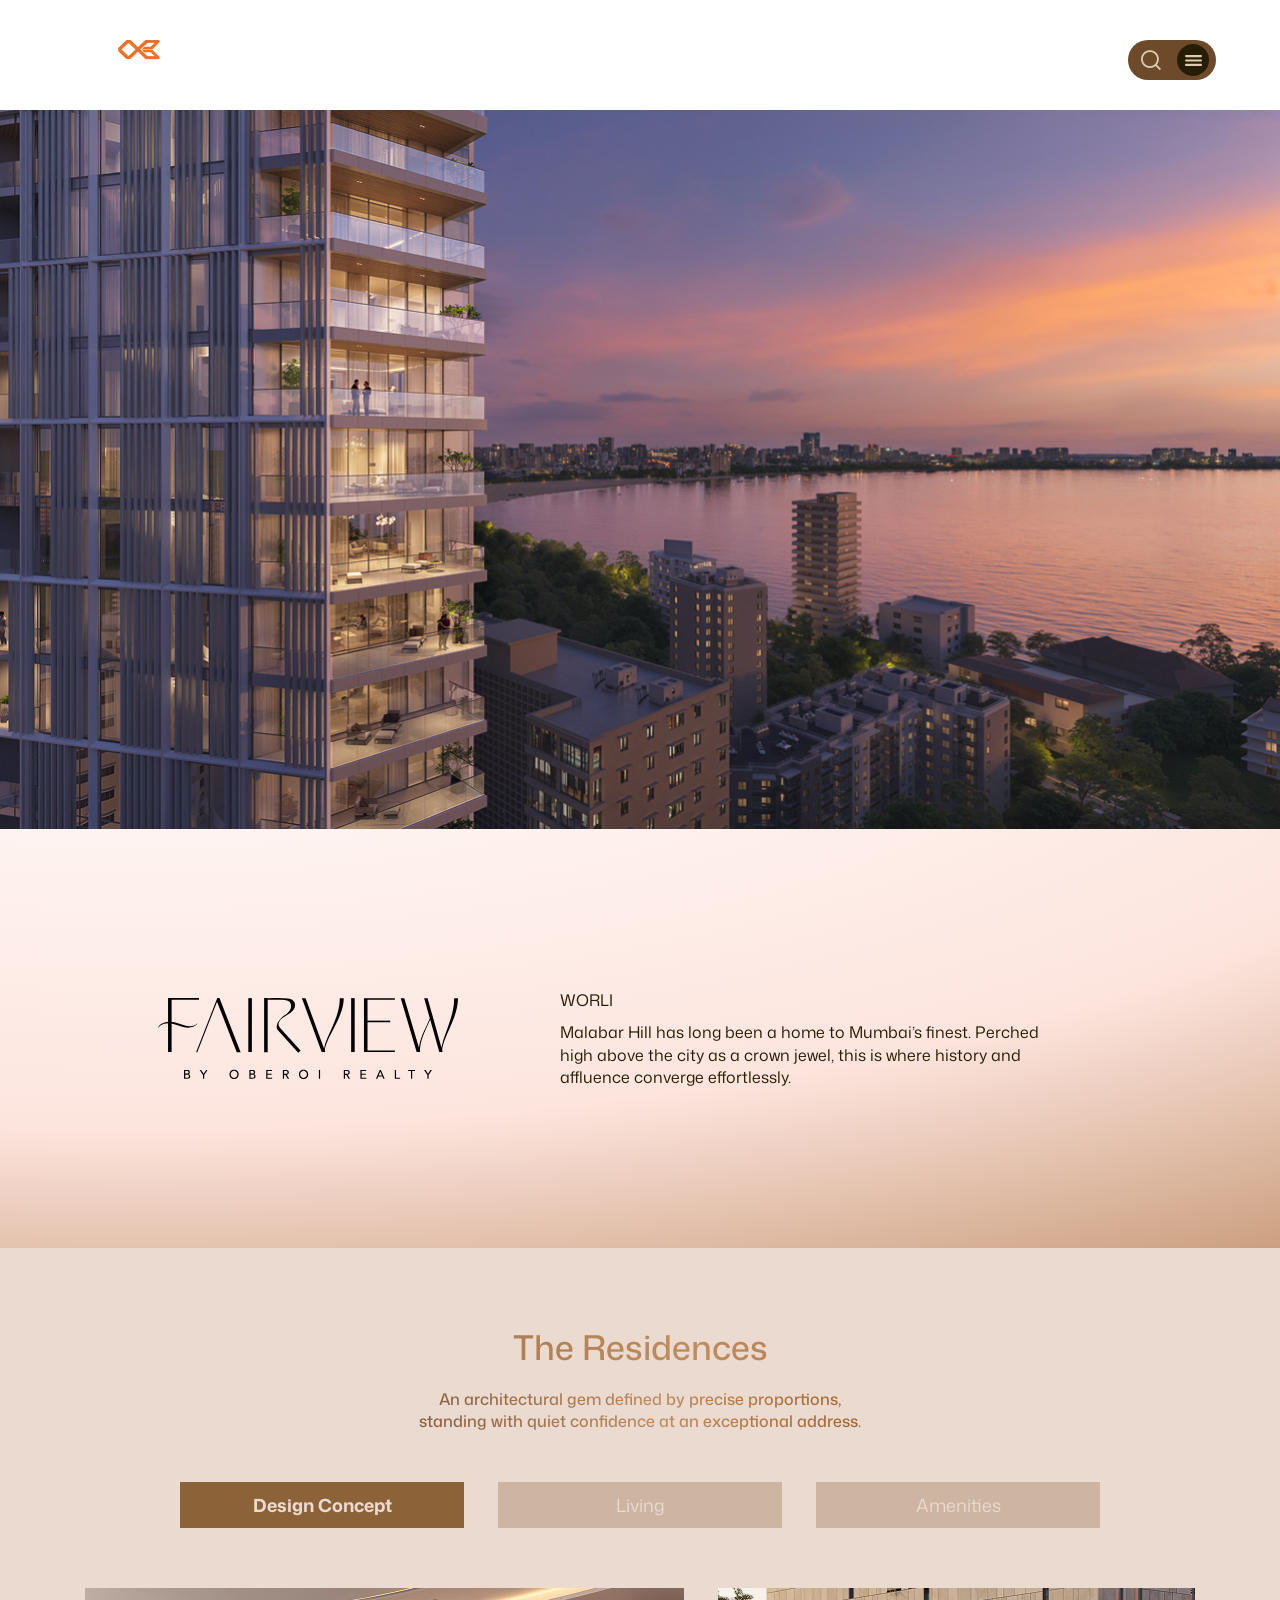
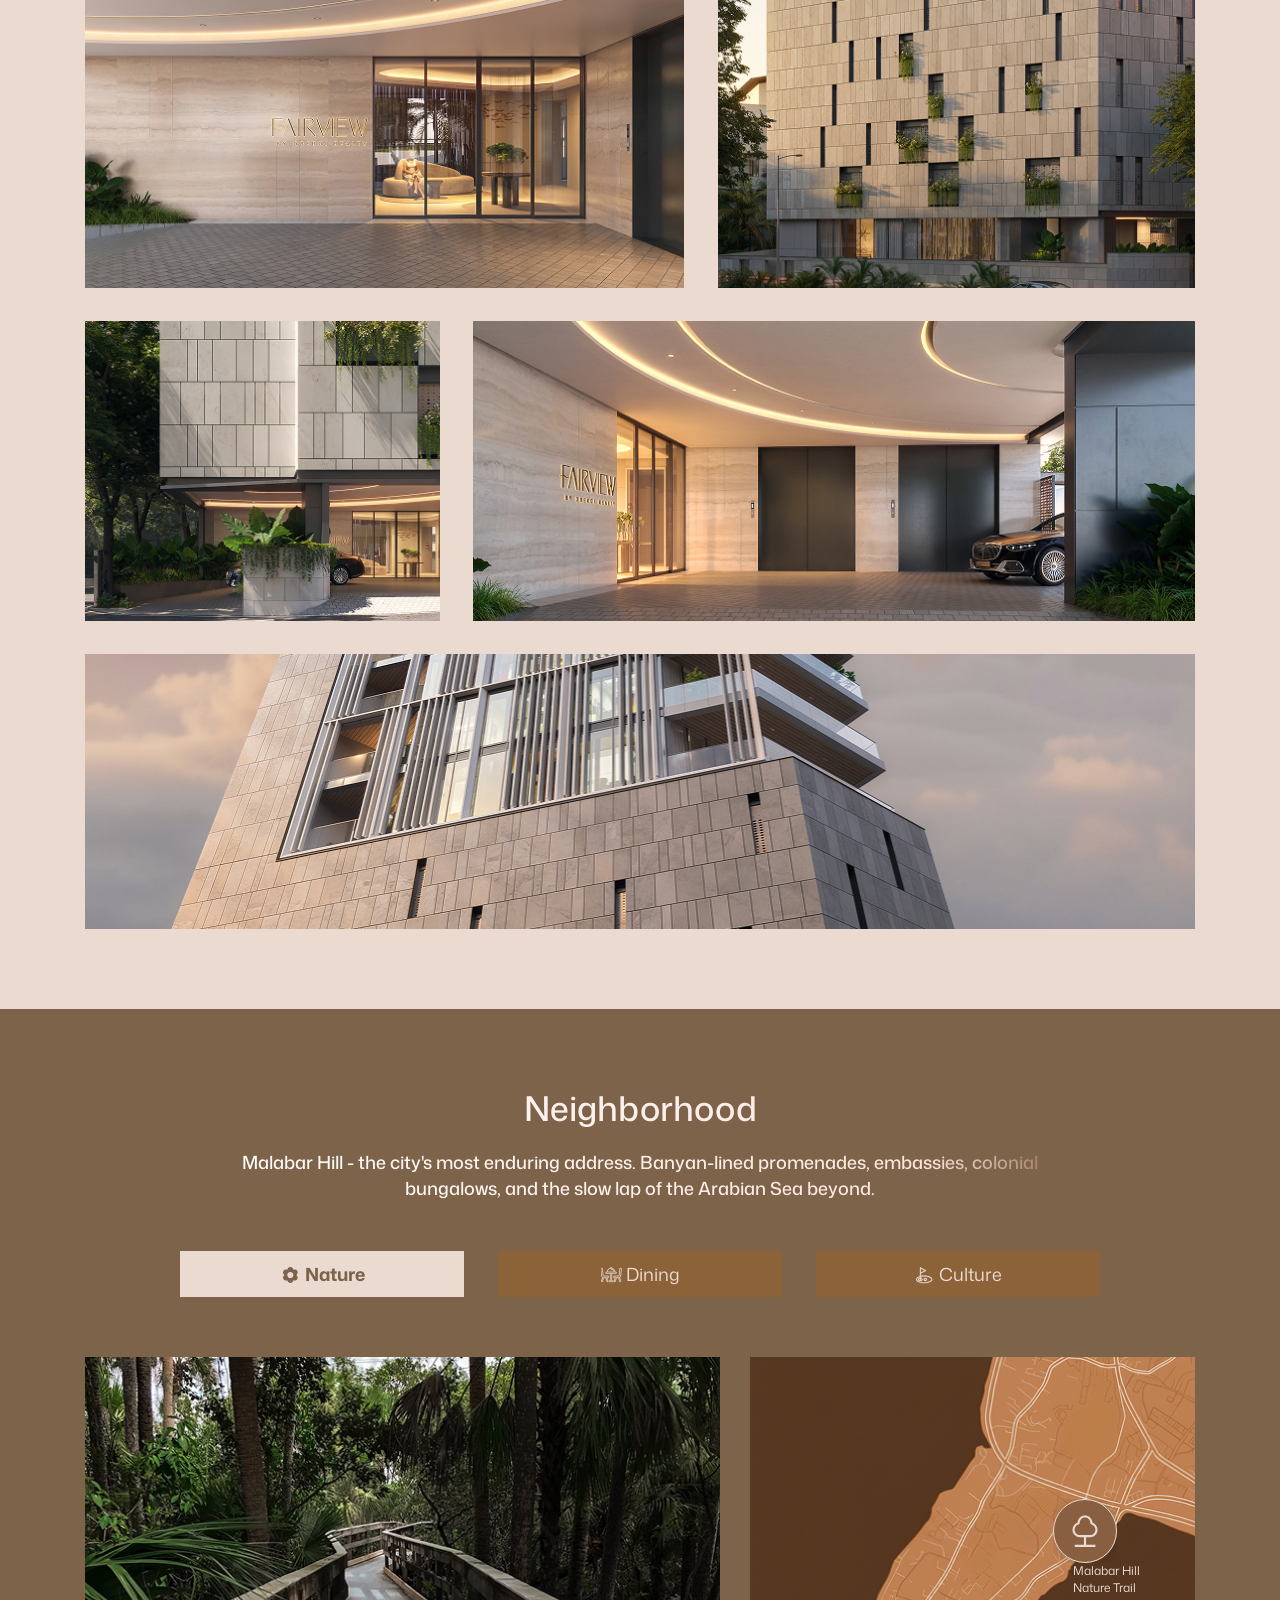
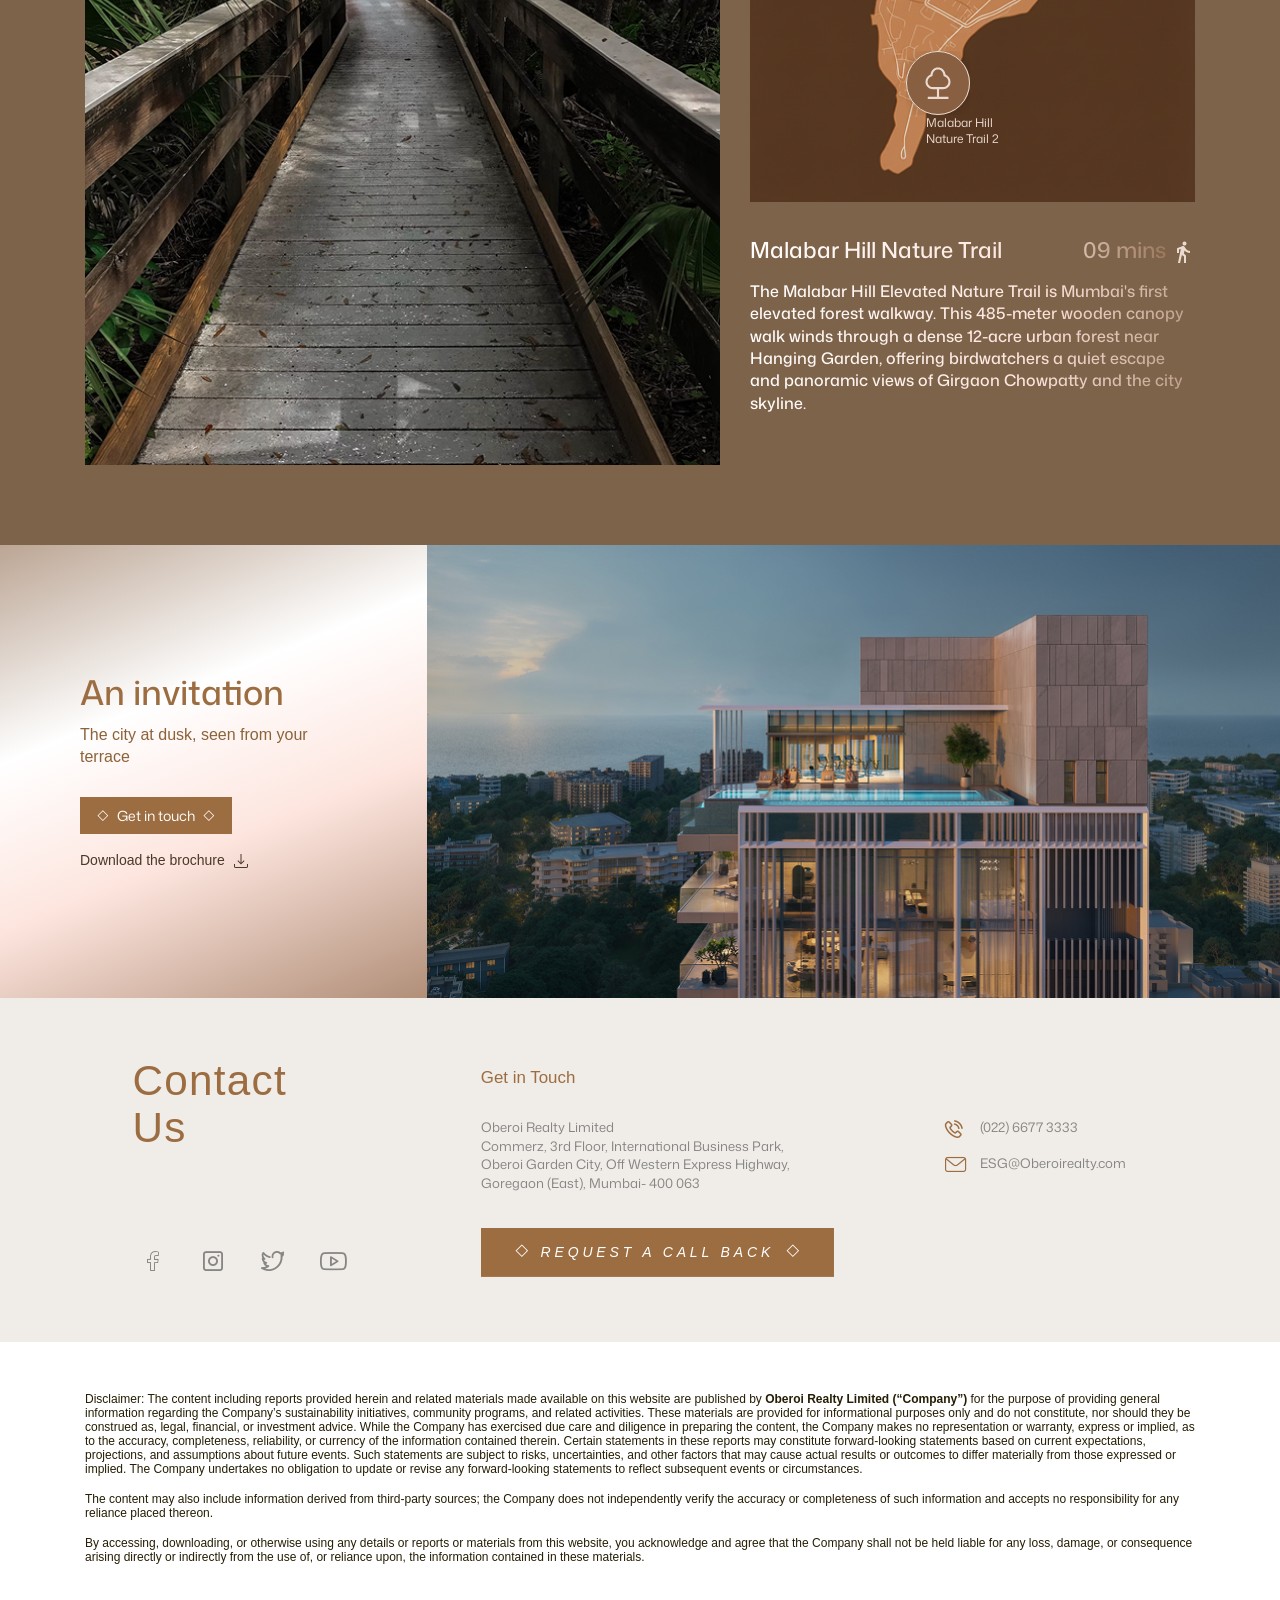
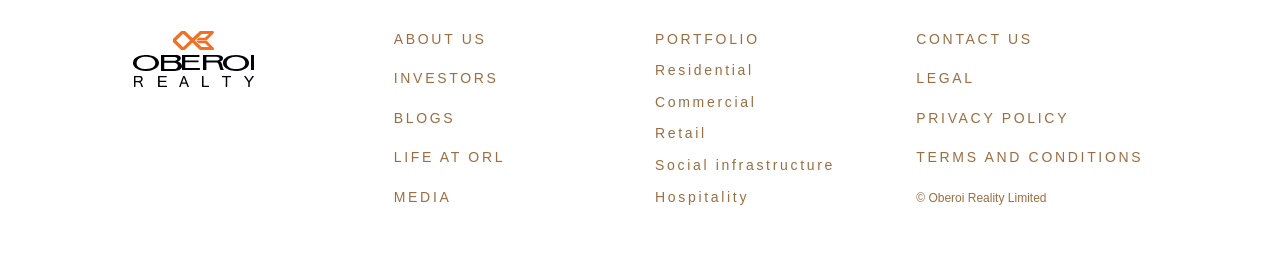
==== commit ee455f68: "Ultra view implemented" ====
--- a/fairview-page.html
+++ b/fairview-page.html
@@ -6,8 +6,7 @@
   <meta name="description" content="">
   <meta name="viewport" content="width=device-width, initial-scale=1.0">
   <title>ORL Ultra Luxury</title>
-  <link rel="apple-touch-icon" href="apple-touch-icon.png">
-  <link rel="shortcut icon" href="favicon.png">
+  <link rel="icon" href="images/ultra/logo_orl_logo.png" type="image/png">
 
   <link rel="preconnect" href="https://fonts.googleapis.com">
   <link rel="preconnect" href="https://fonts.gstatic.com" crossorigin>
@@ -344,19 +343,23 @@
     </div>
   </section>
 
+  <!-- <div class="iframe-view animated"><a href="javascript:void(0)" class="close-iframe"><img src="images/close.svg" width="30" height="30" alt=""></a>
+    <iframe src="https://oberoibandravt.blr1.digitaloceanspaces.com/index.htm" width="100%" height="100%" style="border:0;" allowfullscreen="" loading="lazy"></iframe>
+  </div>
+
   <section class="ultra-view">
     <div class="container">
       <h3 class="hd4">Views</h3>
       <h4 class="ultra-sub-title MT20">Framed by open skies and the Arabian Sea - the residences are bathed in shifting
         light and hues through the day.</h4>
     </div>
-    <div class="ultra-view-box"><a href=""><img src="images/ultra/sea-view.svg" alt=""></a>
+    <div class="ultra-view-box"><a href="javascript:void(0)" class="view-link"><img src="images/ultra/sea-view.svg" alt=""></a>
       <picture>
         <source srcset="images/ultra/ultra-view-mob.png" media="(max-width: 576px)">
         <img src="images/ultra/ultra-view.jpg" alt="Ultra View">
       </picture>
     </div>
-  </section>
+  </section> -->
 
   <section class="neighborhood">
     <div class="container">
--- a/styles/ultra-main.css
+++ b/styles/ultra-main.css
@@ -4762,21 +4762,37 @@
   }
 }
 
+/* Register the variables so the browser knows they are percentages */
+@property --zoom {
+  syntax: '<percentage>';
+  inherits: false;
+  initial-value: 236.1%;
+}
+@property --x-pos {
+  syntax: '<percentage>';
+  inherits: false;
+  initial-value: 10.86%;
+}
+@property --y-pos {
+  syntax: '<percentage>';
+  inherits: false;
+  initial-value: -57.17%;
+}
+
 .ultra-intro.pdp {
-  background: radial-gradient(236.1% 263.65% at 10.86% -57.17%, #FFF 0%, #FDE5DE 48.63%, #9B5C23 92.3%);
-  /* --x: 10.86%;
-  --y: -57.17%;
-
-  background: radial-gradient(236.1% 263.65% at var(--x) var(--y),
-      #FFF 0%,
-      #FDE5DE 48.63%,
-      #9B5C23 92.3%);
-
-  transition: background 0.1s ease; */
+  background: radial-gradient(var(--zoom) 263.65% at var(--x-pos) var(--y-pos), #FFF 0%, #FDE5DE 48.63%, #9B5C23 92.3%);
+  transition: --zoom 0.5s ease, --x-pos 0.5s ease, --y-pos 0.5s ease;
 }
 
 .ultra-intro.pdp2 {
-  background: radial-gradient(236.1% 263.65% at 10.86% -57.17%, #FFF 0%, #FDE5DE 48.63%, #E3826E 92.3%);
+  background: radial-gradient(var(--zoom) 263.65% at var(--x-pos) var(--y-pos), #FFF 0%, #FDE5DE 48.63%, #E3826E 92.3%);
+  transition: --zoom 0.5s ease, --x-pos 0.5s ease, --y-pos 0.5s ease;
+}
+
+.ultra-intro.pdp:hover, .ultra-intro.pdp2:hover {
+  --zoom: 195.91%;
+  --x-pos: -43.21%;
+  --y-pos: -34.23%;
 }
 
 .ultra-intro .hd4 {
@@ -5135,6 +5151,7 @@
 .ultra-residances {
   background: #EADAD0;
   padding: 80px 0;
+  transition: all 0.5s ease;
 
   & .hd4 {
     text-align: center;
@@ -5204,15 +5221,22 @@
   }
 
   .item img {
+    position: absolute; /* Layers the images directly on top of each other */
+    top: 0;
+    left: 0;
     width: 100%;
     height: 100%;
-    display: block;
+    opacity: 1;
+    /* display: block; */
     object-fit: cover;
-    transition: transform 0.5s ease;
+    transition: opacity 0.5s ease, transform 0.5s ease;
   }
 
   .item img.hide {
-    display: none;
+    opacity: 0;
+    pointer-events: none;
+    transition: opacity 0.5s ease, transform 0.5s ease;
+    /* display: none; */
   }
 
   /* Equal heights per row */
@@ -5395,6 +5419,14 @@
         background-size: 12px 12px !important;
         padding-top: 13px;
       }
+
+      &.music-ic{
+        width: 24px;
+        height: 24px;
+        a{
+          background-position: center center;
+        }
+      }
     }
 
     .gallery .row-3 .item:hover {
@@ -5552,6 +5584,7 @@
       top: 30%;
       left: 50%;
       transform: translateX(-50%);
+      z-index: 1;
     }
 
     img {
@@ -5868,4 +5901,55 @@
       overflow: hidden;
     }
   }
+}
+/* --- Background Image Container --- */
+.ultra-view-box {
+  position: relative;
+  overflow: hidden; /* Keeps the zooming image contained */
+  width: 100%;
+}
+
+.ultra-view-box picture img {
+  width: 100%;
+  height: auto;
+  display: block;
+  transform: scale(1);
+  transition: transform 0.8s cubic-bezier(0.33, 1, 0.68, 1);
+}
+
+.ultra-view-box.act picture img {
+  transform: scale(1.75); /* Shrinks down slightly */
+}
+
+.iframe-view{
+  background: #bf662e;
+  position: fixed;
+  z-index: 11;
+  width: 100%;
+  height: 100%;
+  left: 0;
+  top: 0;
+
+  opacity: 0;
+  transform: scale(0.75);
+  visibility: hidden; /* Prevents interaction and hiding from screen readers */
+  
+  transition: opacity 0.8s cubic-bezier(0.33, 1, 0.68, 1),
+              transform 0.8s cubic-bezier(0.33, 1, 0.68, 1),
+              visibility 0.8s;
+}
+.iframe-view.act{
+  opacity: 1;
+  transform: scale(1);
+  visibility: visible;
+  transition-delay: 0.2s;
+}
+
+.close-iframe{
+  position: absolute;
+  z-index: 12;
+  right: 20px;
+  top: 20px;
+  width: 30px;
+  height: 30px;
 }
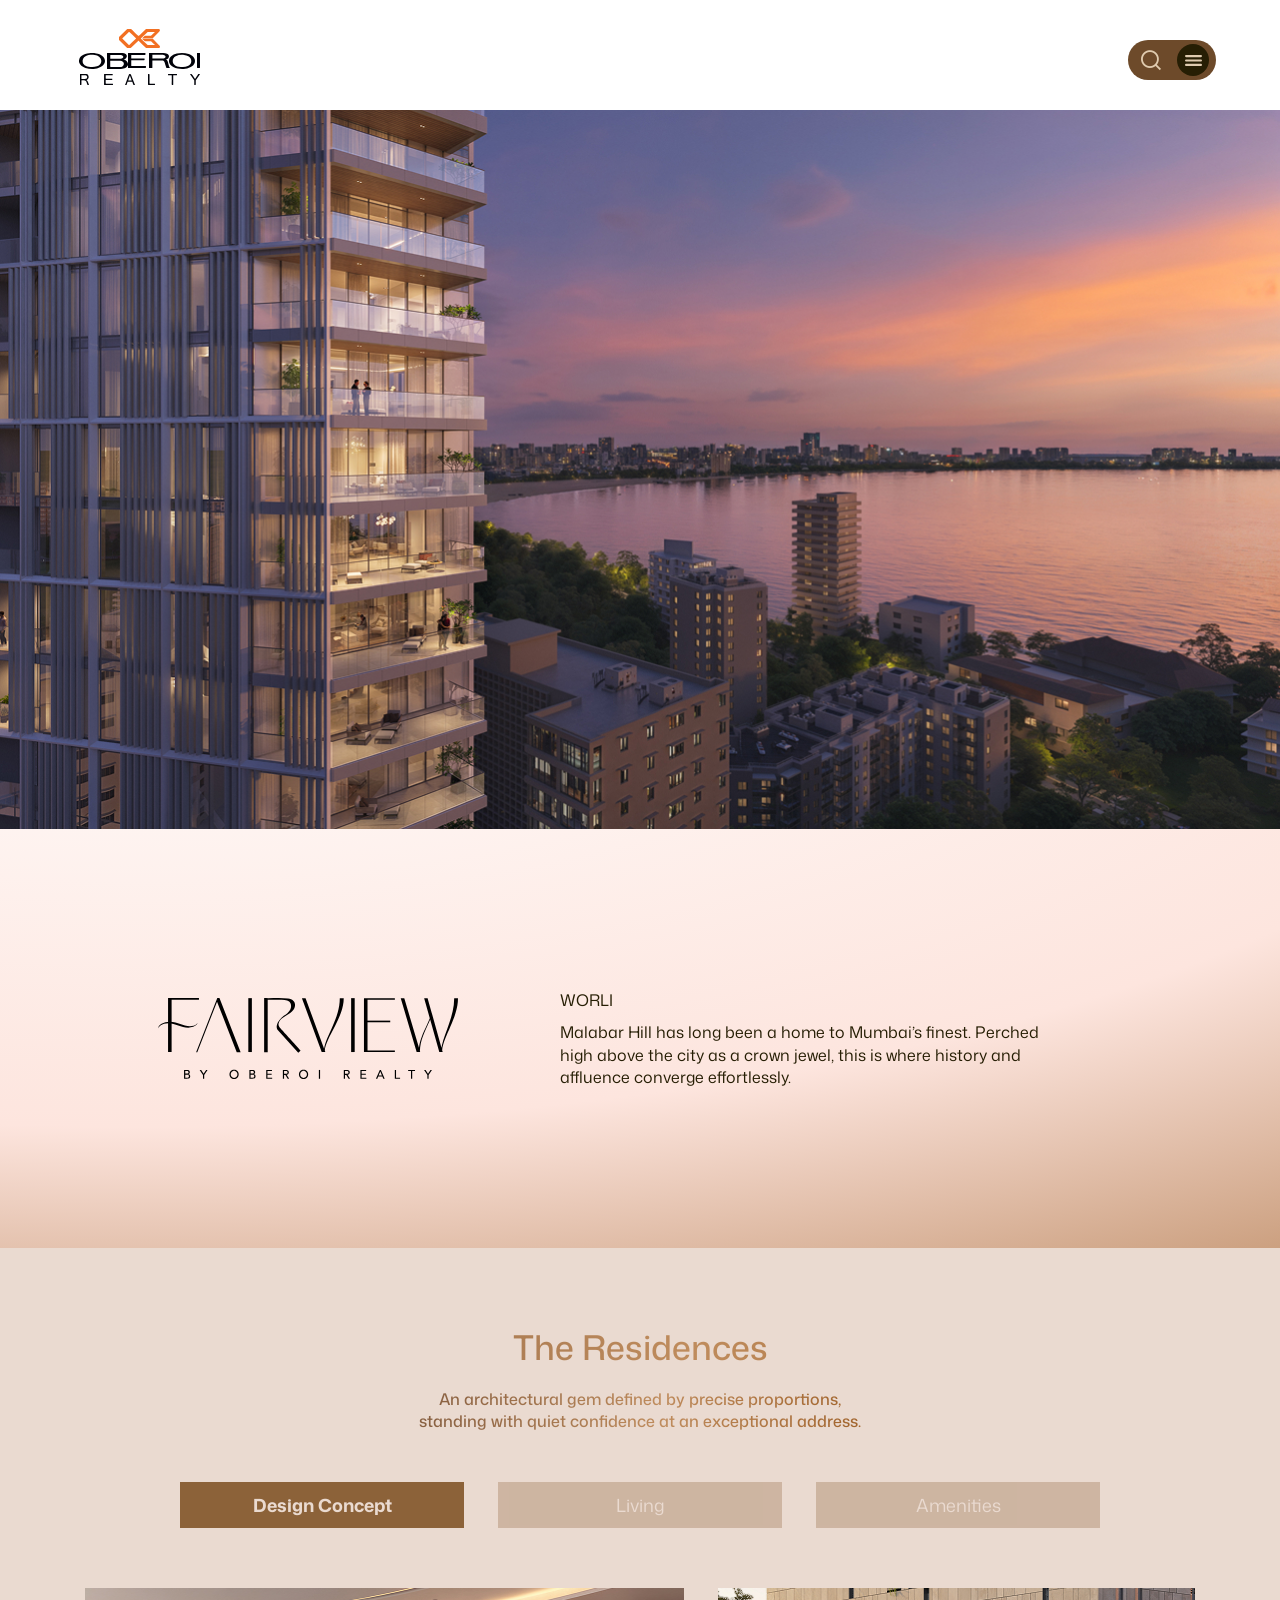
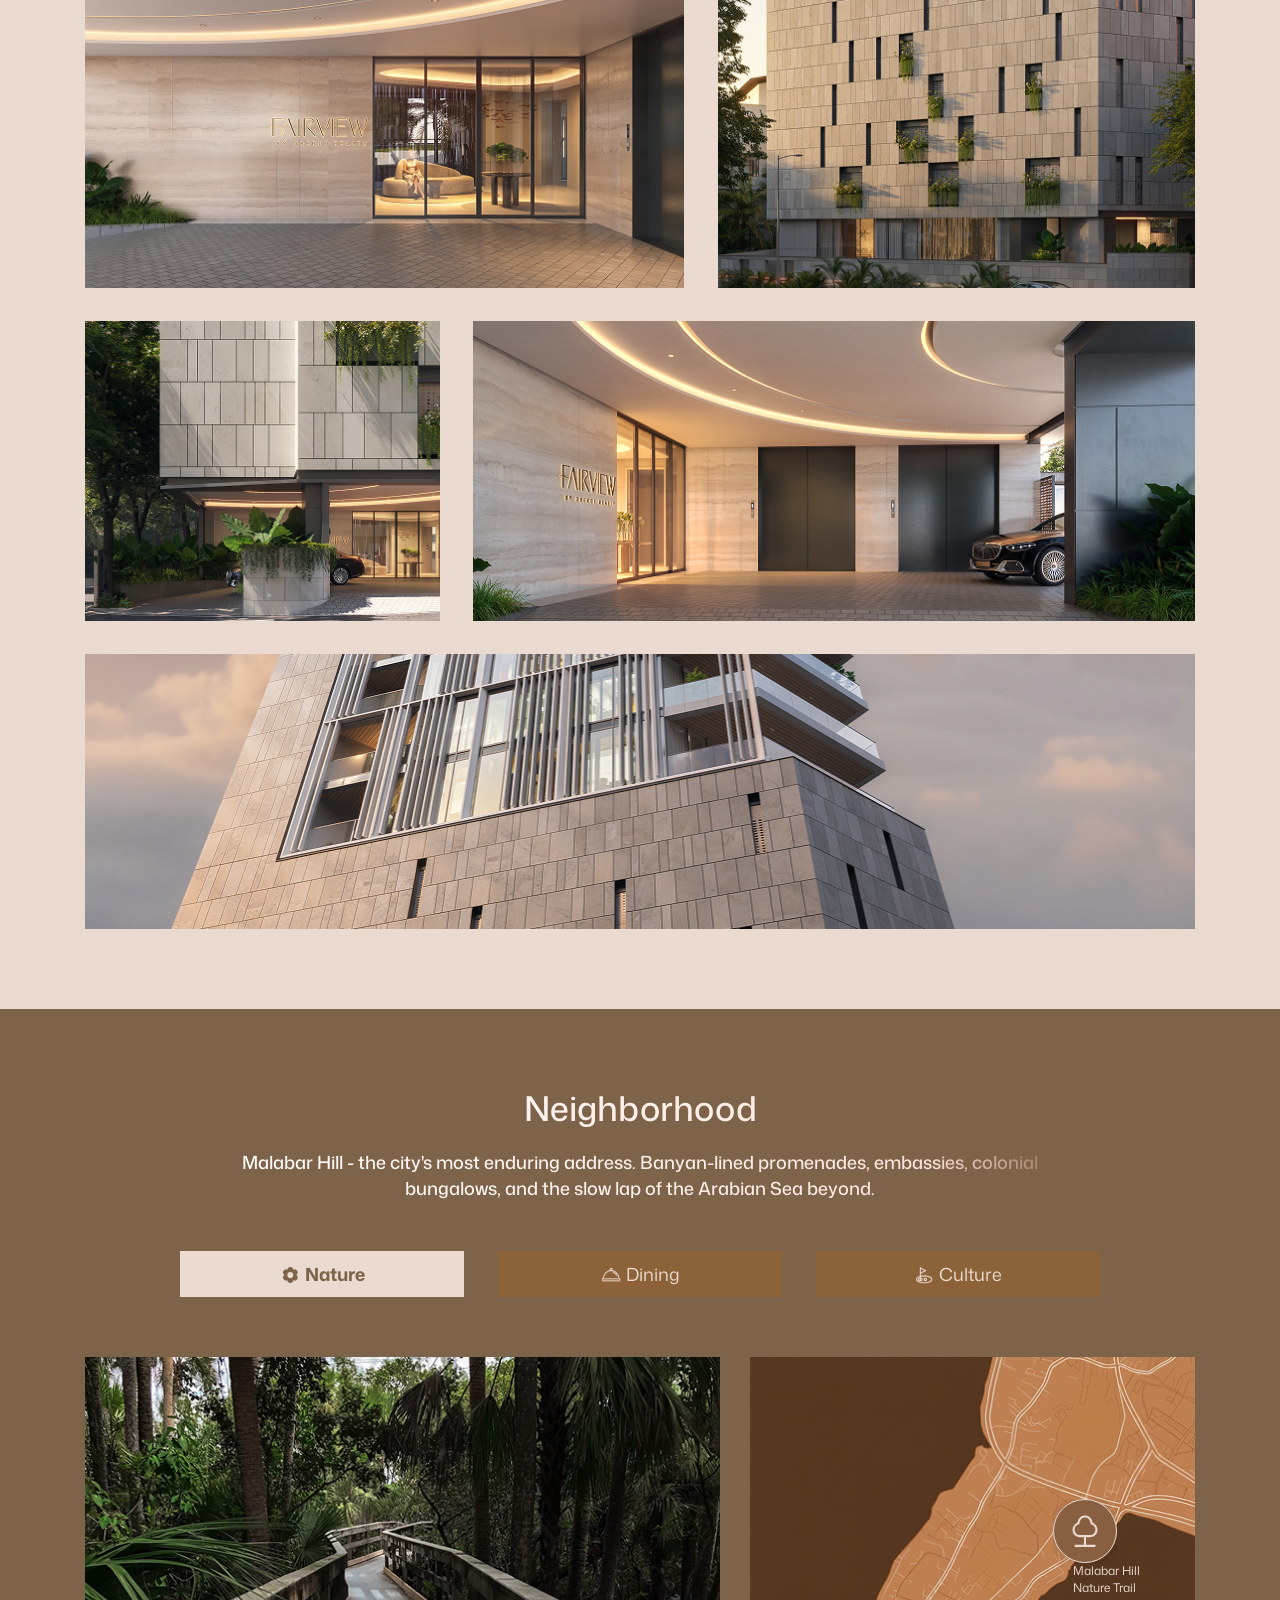
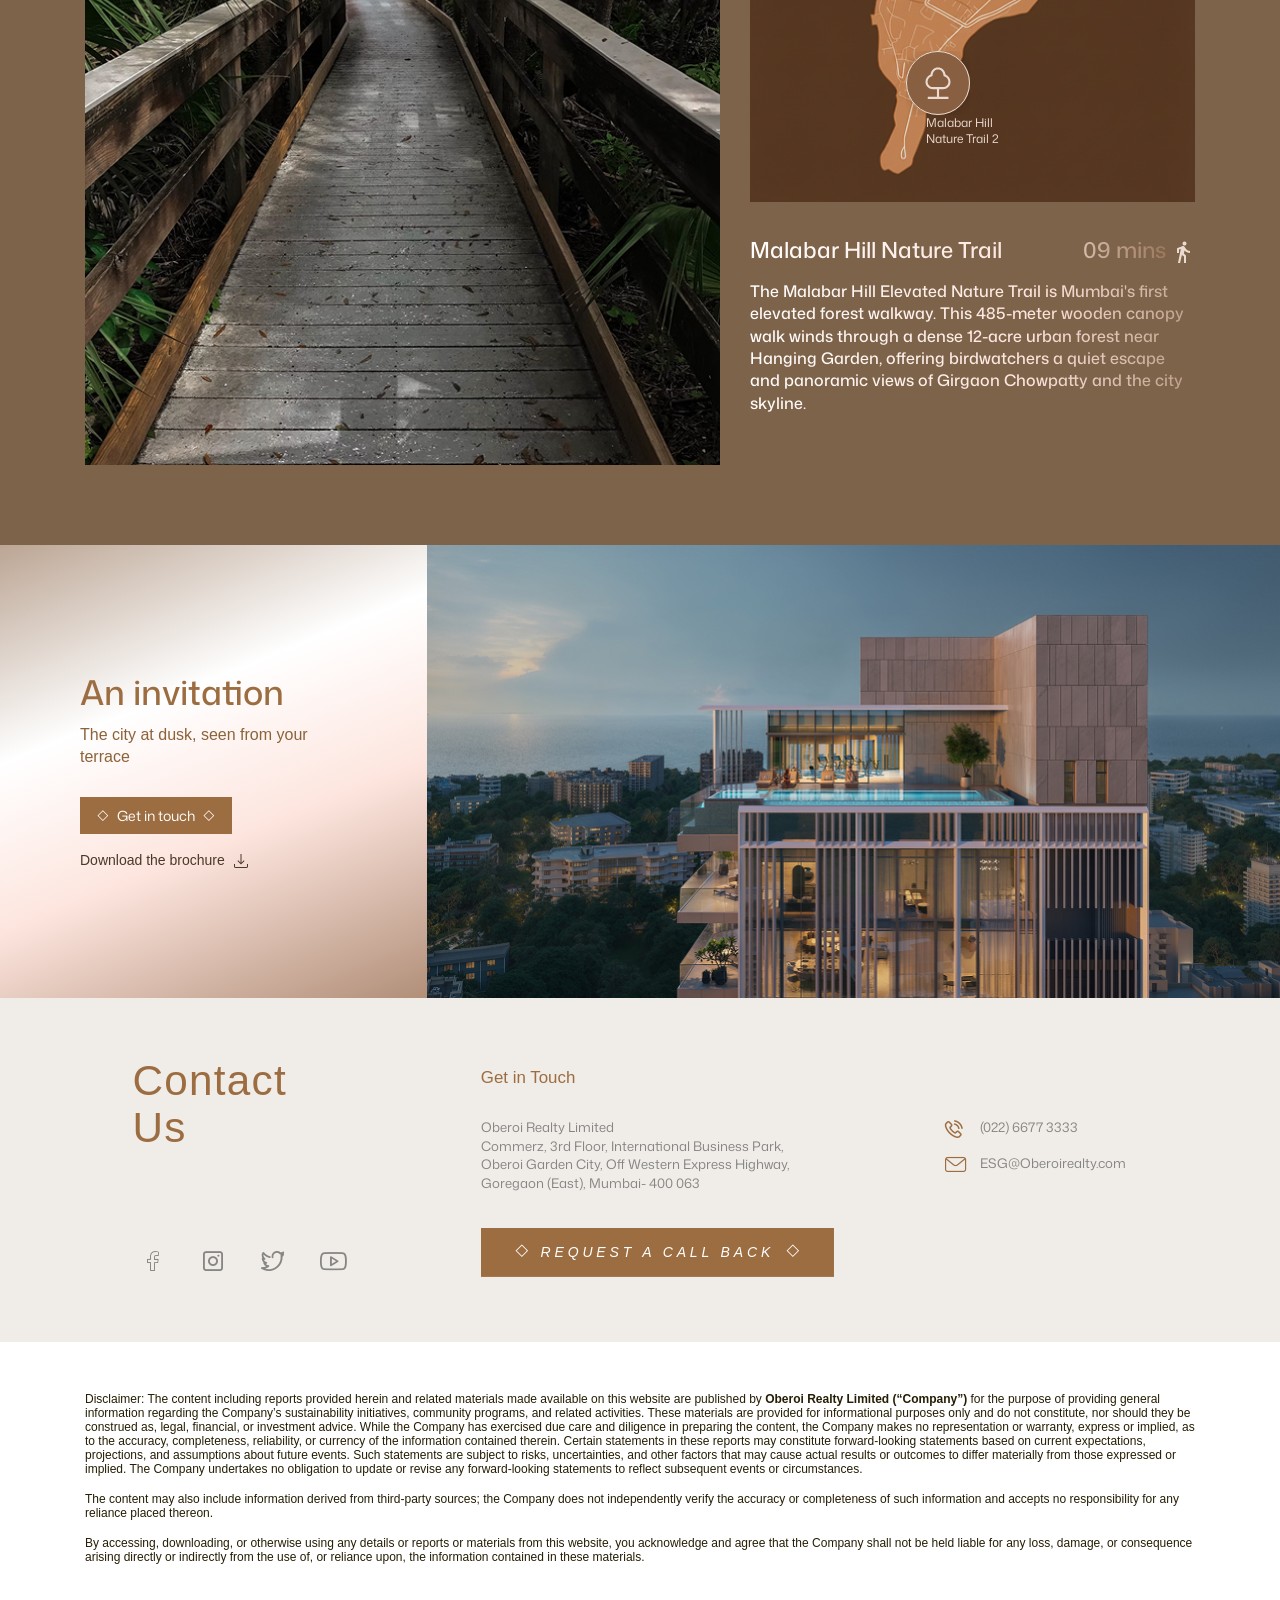
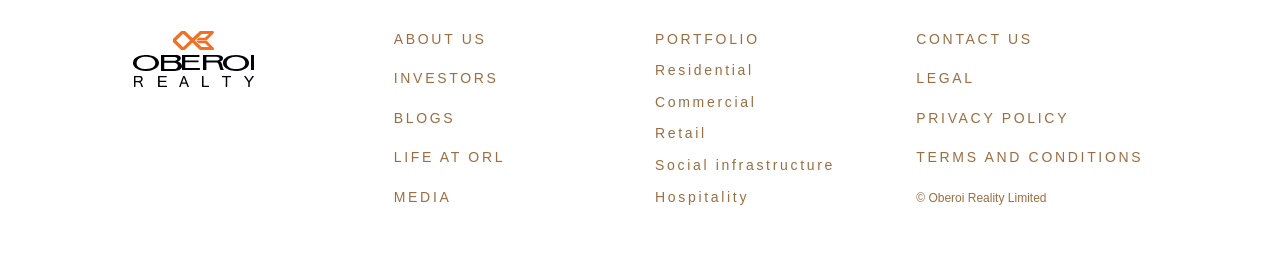
==== commit fa034d3b: "update" ====
--- a/fairview-page.html
+++ b/fairview-page.html
@@ -23,7 +23,7 @@
   <header class="header">
     <div class="container">
       <div class="row">
-        <div class="col"><a href="#" class="logo"><img src="images/logo.png" alt=""></a></div>
+        <div class="col"><a href="#" class="logo"><img src="images/svg/logo-footer.svg" alt=""></a></div>
         <div class="ml-md-auto">
           <div class="menu-box">
             <a href="#" class="serch-click"><span class="icon-noun-search-1060325"></span></a>
--- a/styles/ultra-main.css
+++ b/styles/ultra-main.css
@@ -4708,6 +4708,8 @@
   }
 }
 
+/* New CSS for the Ultra Intro page */
+
 body {
   font-family: "Mona Sans", sans-serif;
   font-optical-sizing: auto;
@@ -4720,6 +4722,11 @@
   position: static;
 }
 
+.header .logo{
+  margin-top: -12px;
+  display: inline-block;
+}
+
 .hero-banner {
   height: auto;
 }
@@ -4734,6 +4741,12 @@
 @media (max-width: 767px) {
   .hd4 {
     font-size: 28px;
+  }
+  .header .logo{
+    margin-top: 0;
+  }
+  .header .row{
+    align-items: center;
   }
 }
 
@@ -5922,7 +5935,7 @@
 }
 
 .iframe-view{
-  background: #bf662e;
+  background: #F9EFE9;
   position: fixed;
   z-index: 11;
   width: 100%;
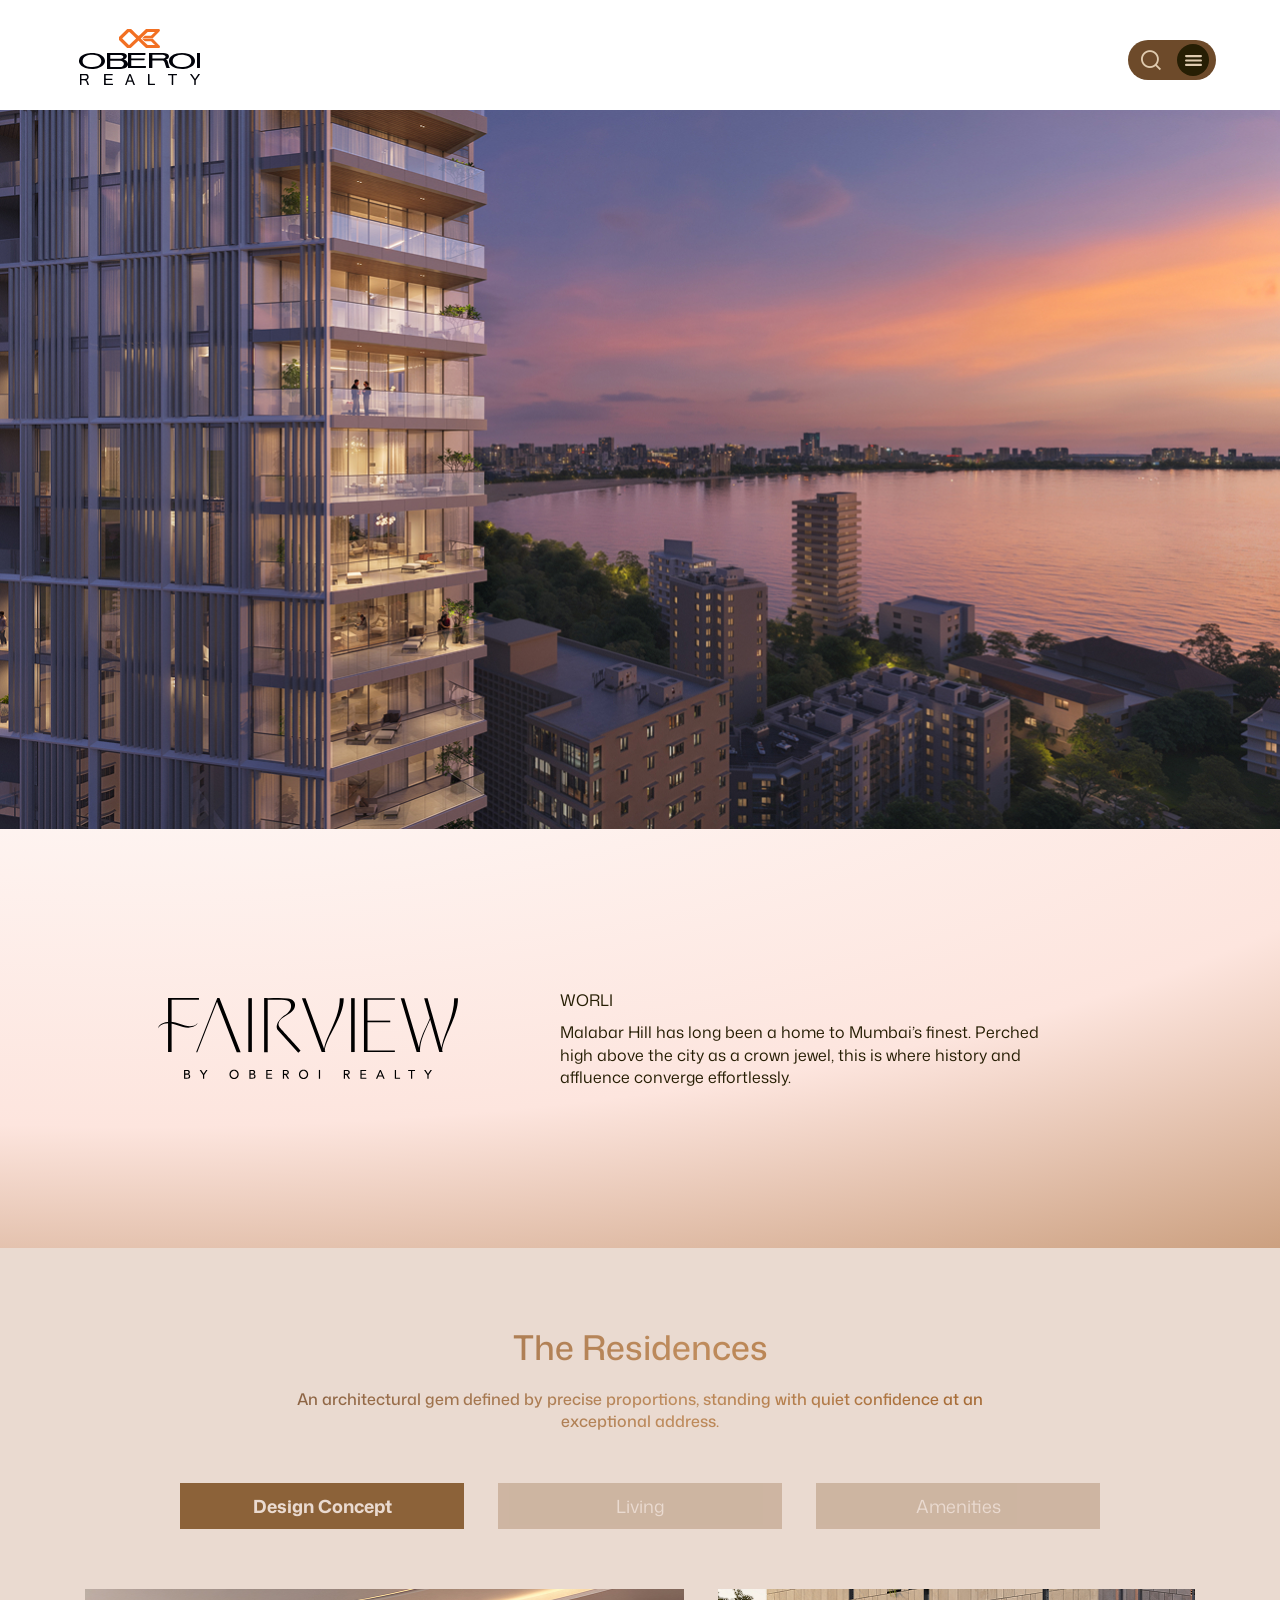
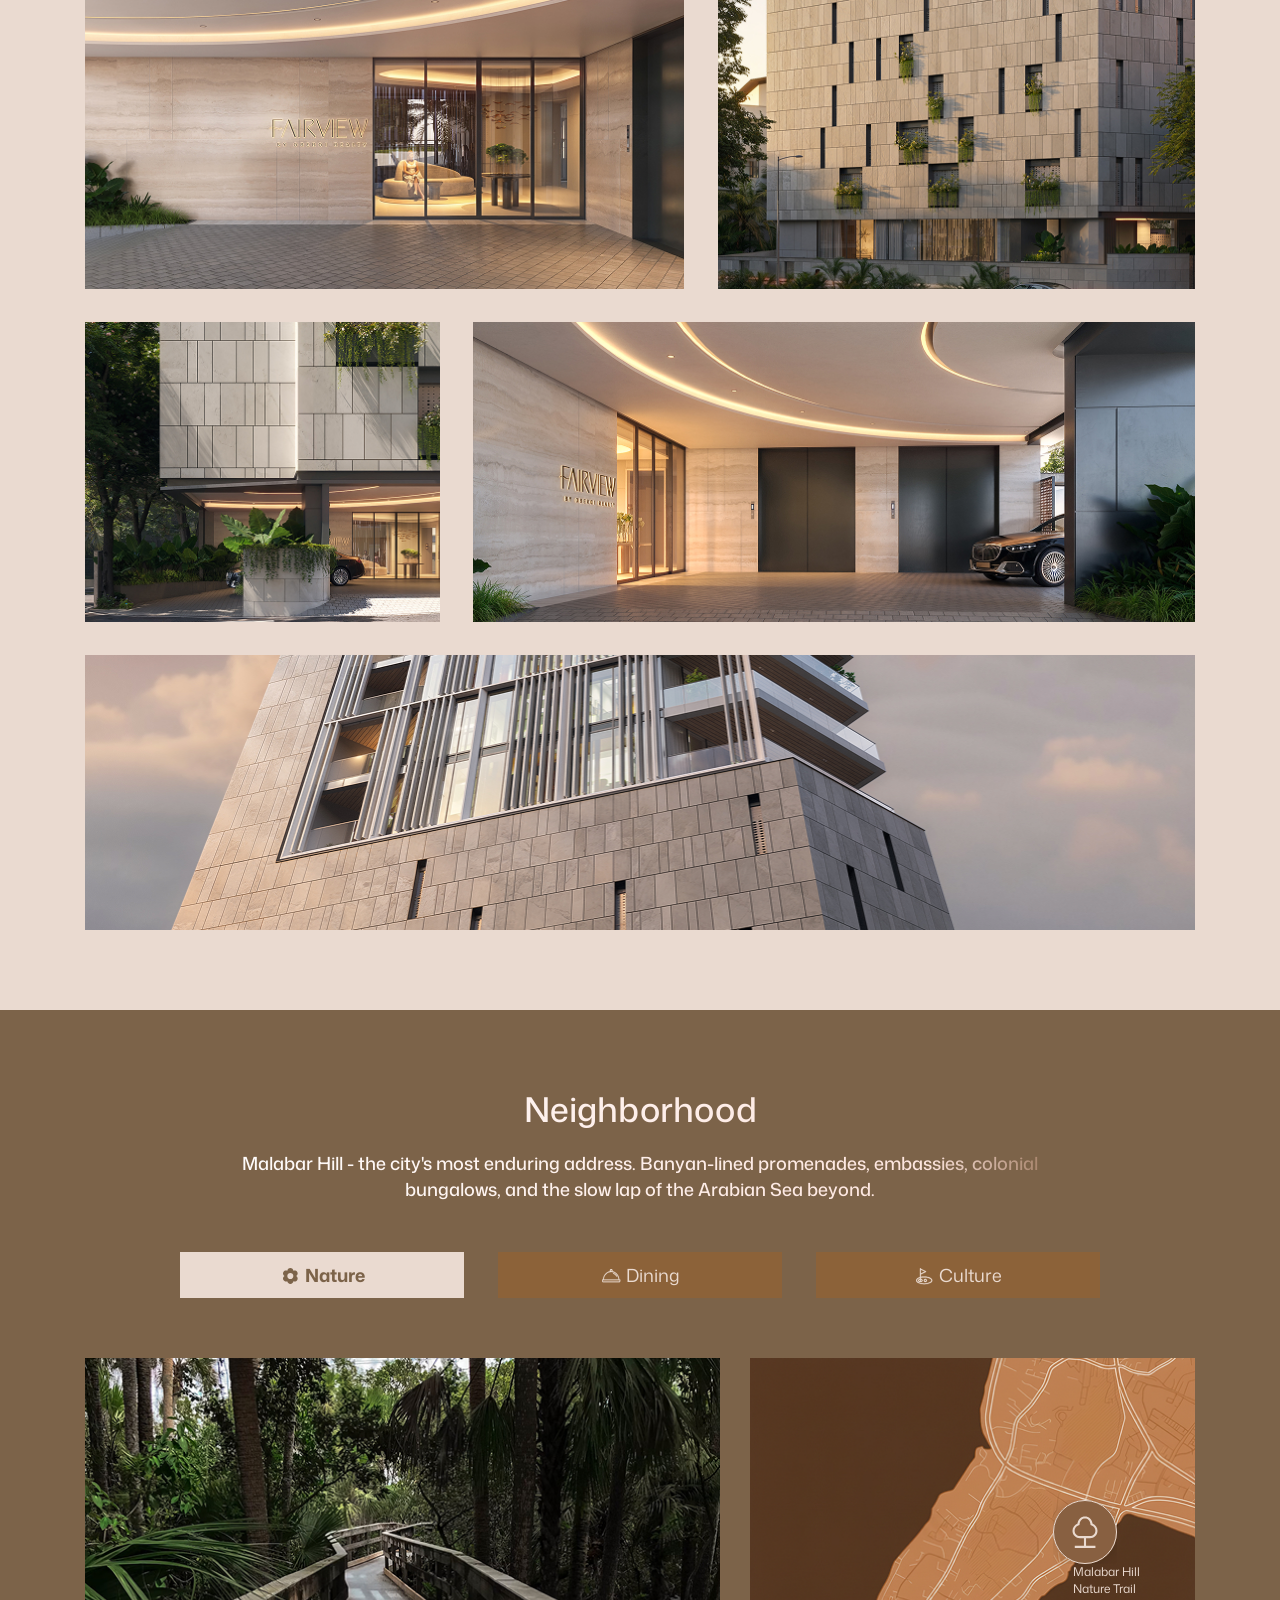
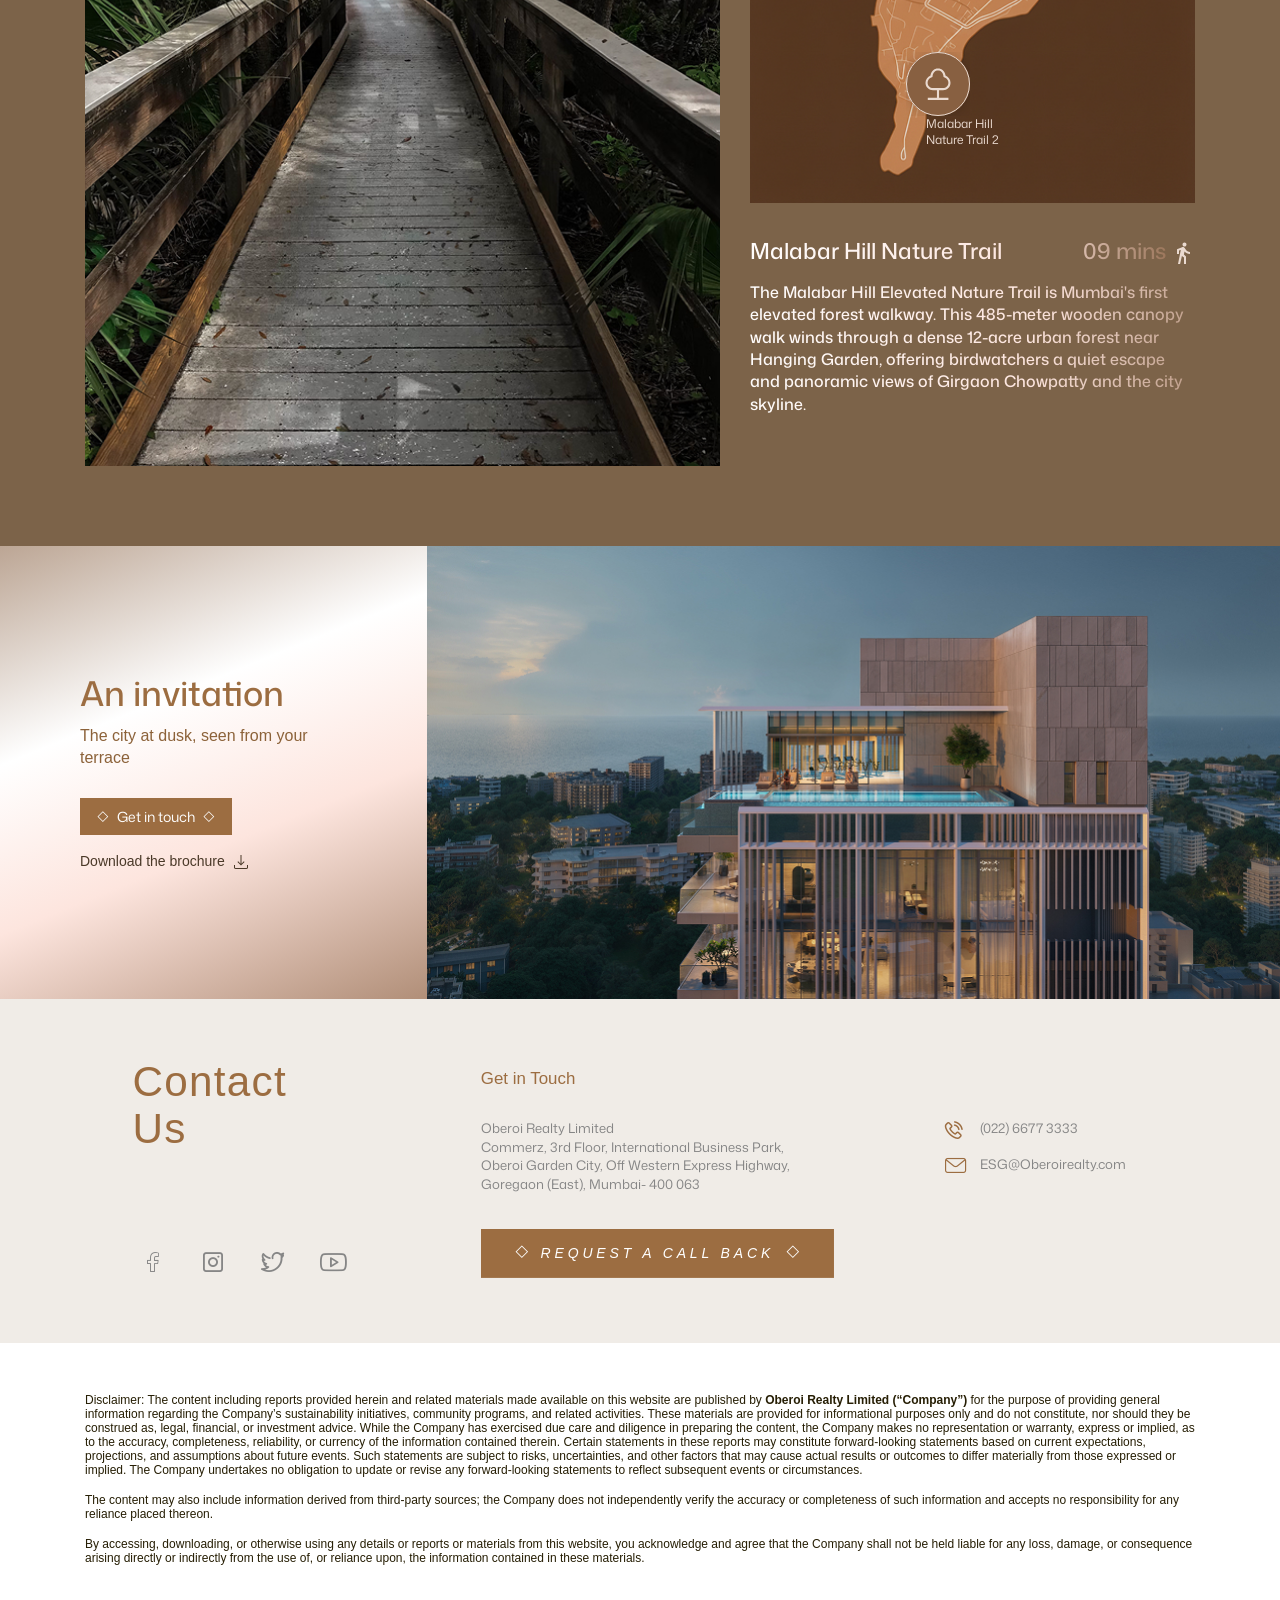
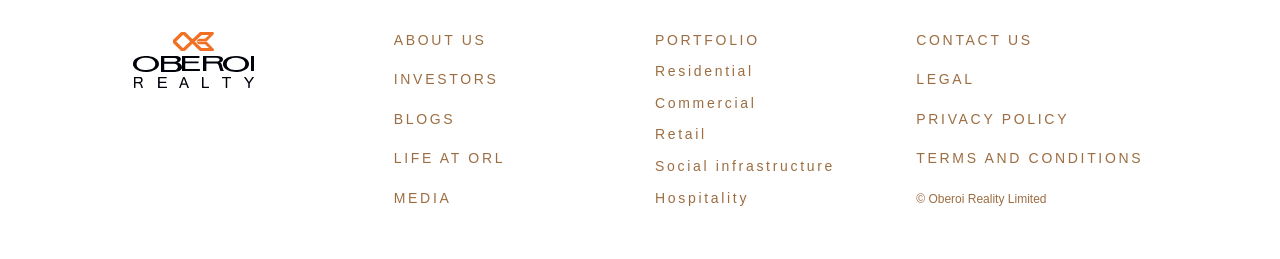
==== commit 8187145d: "Review update" ====
--- a/fairview-page.html
+++ b/fairview-page.html
@@ -194,22 +194,22 @@
       <source src="images/ultra/beep.ogg" type="audio/ogg">
       Your browser isn't invited for super fun time.
     </audio>
-    <div class="container">
+    <div class="container ultra-tabs">
       <h3 class="hd4">The Residences</h3>
       <h4 class="ultra-sub-title MT20">An architectural gem defined by precise proportions, standing with quiet
         confidence at an exceptional address.</h4>
       <ul class="nav ultra-tabs-list">
         <li class="nav-item" role="presentation">
           <a class="active" id="home-tab" data-toggle="tab" href="#ultraTab1" role="tab" aria-controls="Design Concept"
-            aria-selected="true">Design Concept</a>
+            aria-selected="true" data-title="An architectural gem defined by precise proportions, standing with quiet confidence at an exceptional address.">Design Concept</a>
         </li>
         <li class="nav-item" role="presentation">
           <a class="" id="profile-tab" data-toggle="tab" href="#ultraTab2" role="tab" aria-controls="Living"
-            aria-selected="false">Living</a>
+            aria-selected="false" data-title="As you enter your home, a private world opens up around you. The Duplex Residences offer elevated living with expansive outdoor living that frame sea views.">Living</a>
         </li>
         <li class="nav-item" role="presentation">
           <a class="" id="contact-tab" data-toggle="tab" href="#ultraTab3" role="tab" aria-controls="Amenities"
-            aria-selected="false">Amenities</a>
+            aria-selected="false" data-title="As you rise to the rooftop, feel the city calm down.Surrounded by open skies and sweeping sea views, the infinity-edge pool, gym and yoga space invite you to unwind, recharge and linger.">Amenities</a>
         </li>
       </ul>
       <div class="tab-content" id="ultraTabContent">
--- a/styles/ultra-main.css
+++ b/styles/ultra-main.css
@@ -5185,9 +5185,10 @@
     font-style: normal;
     font-weight: 500;
     line-height: normal;
-    width: 40%;
+    width: 70%;
     margin-left: auto;
     margin-right: auto;
+    min-height: 45px;
   }
 
   & .ultra-sub-title.op1 {
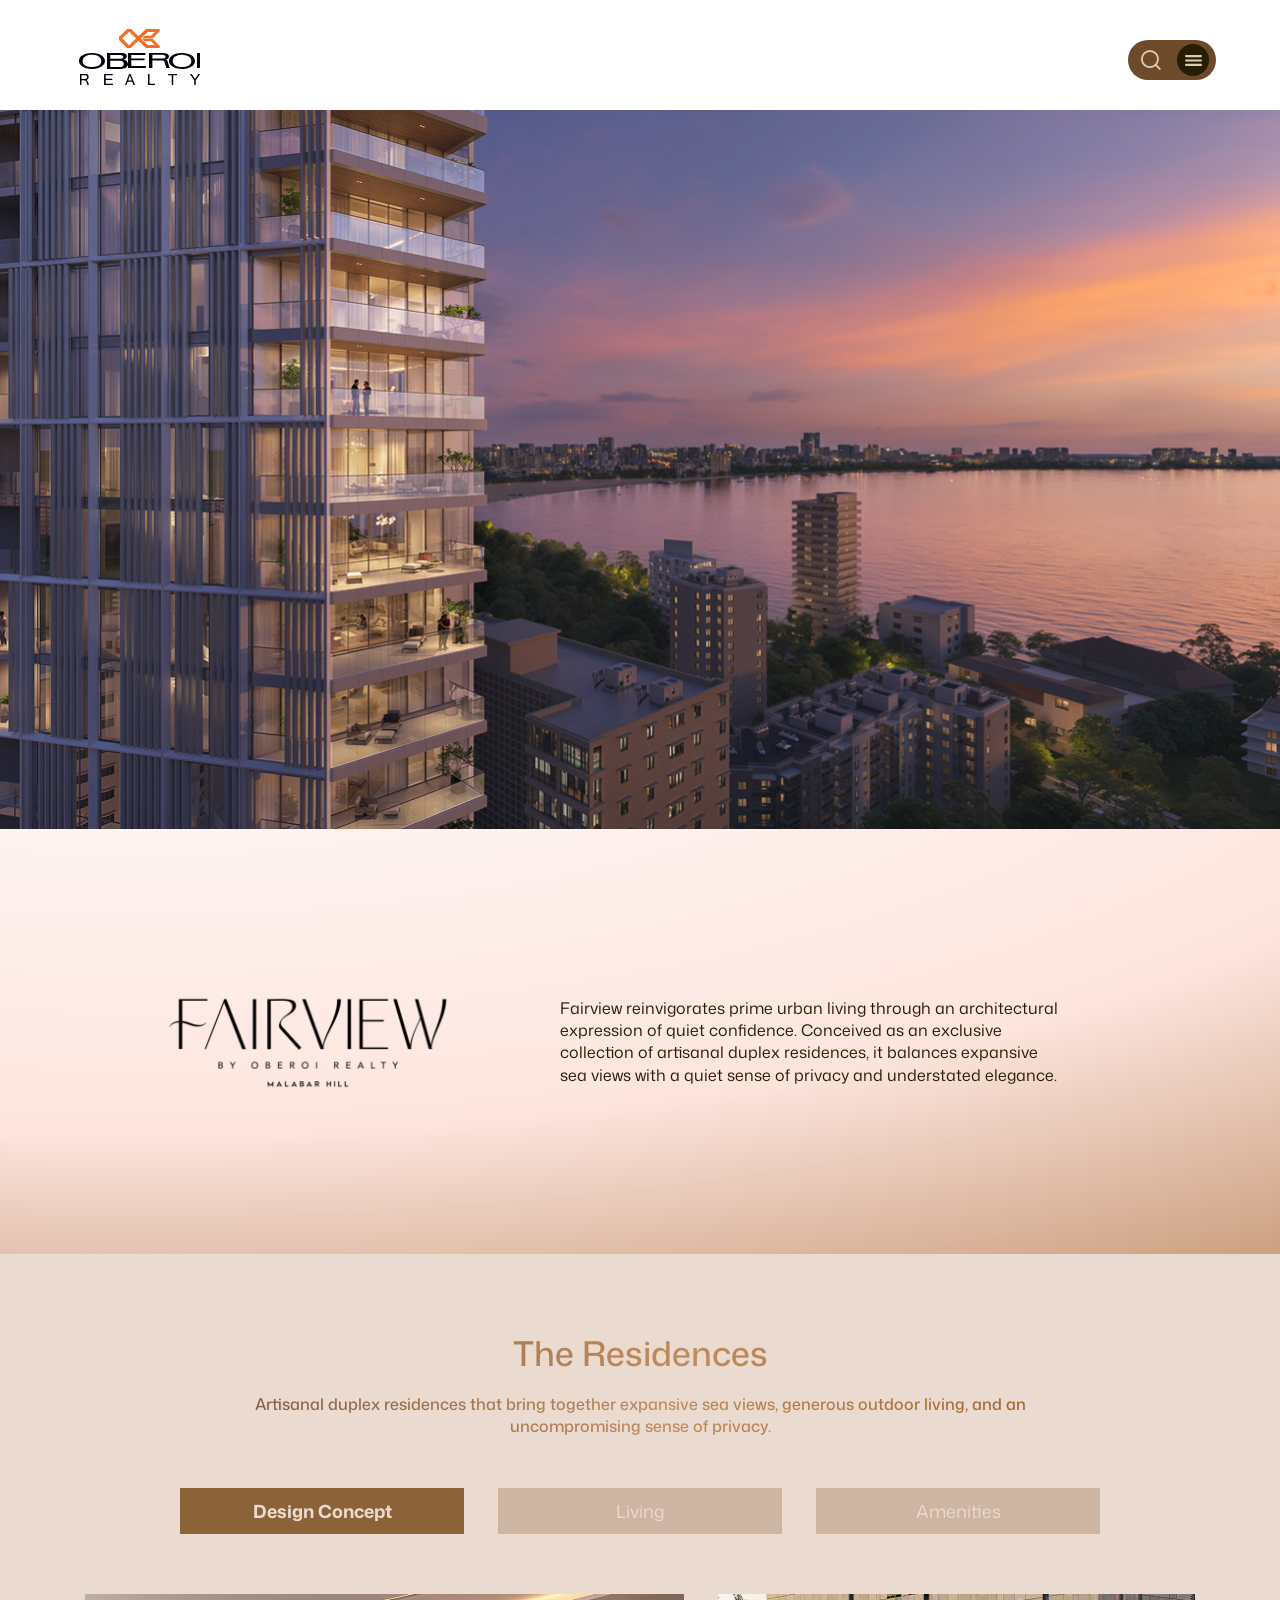
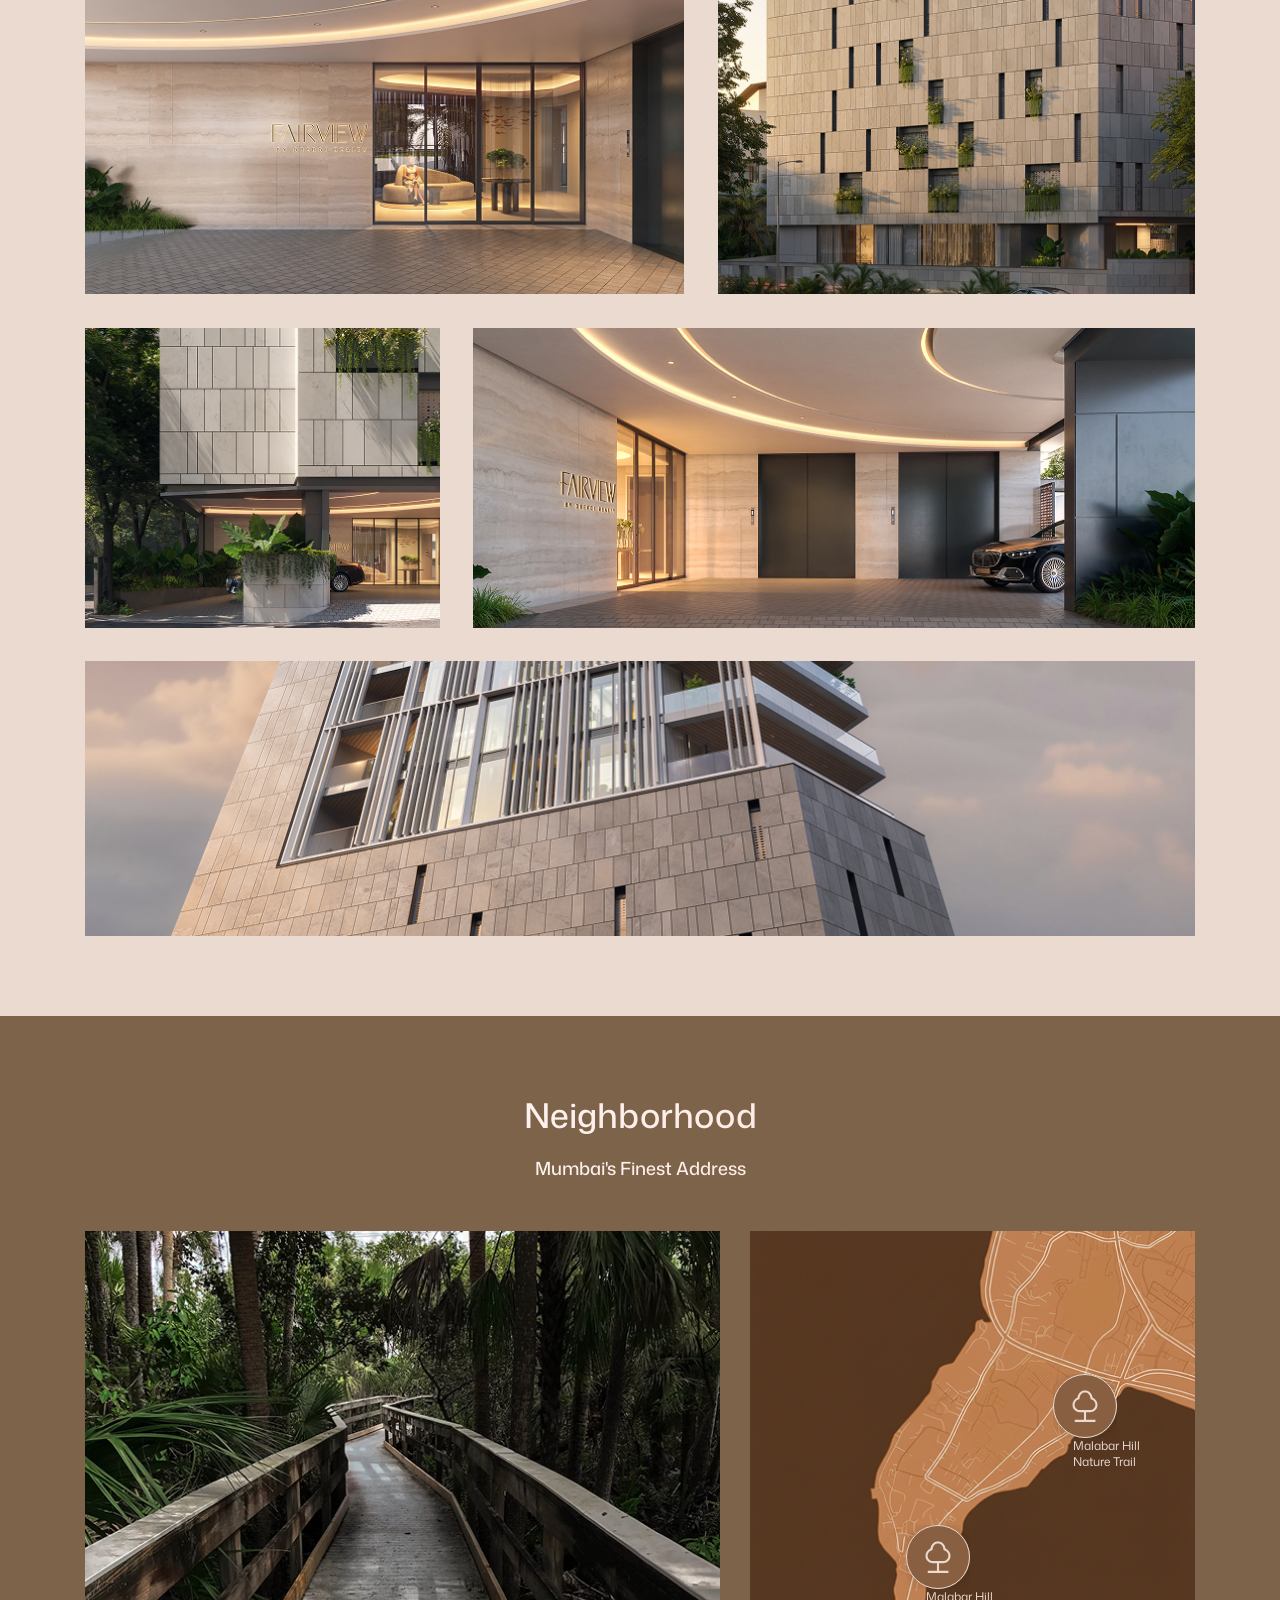
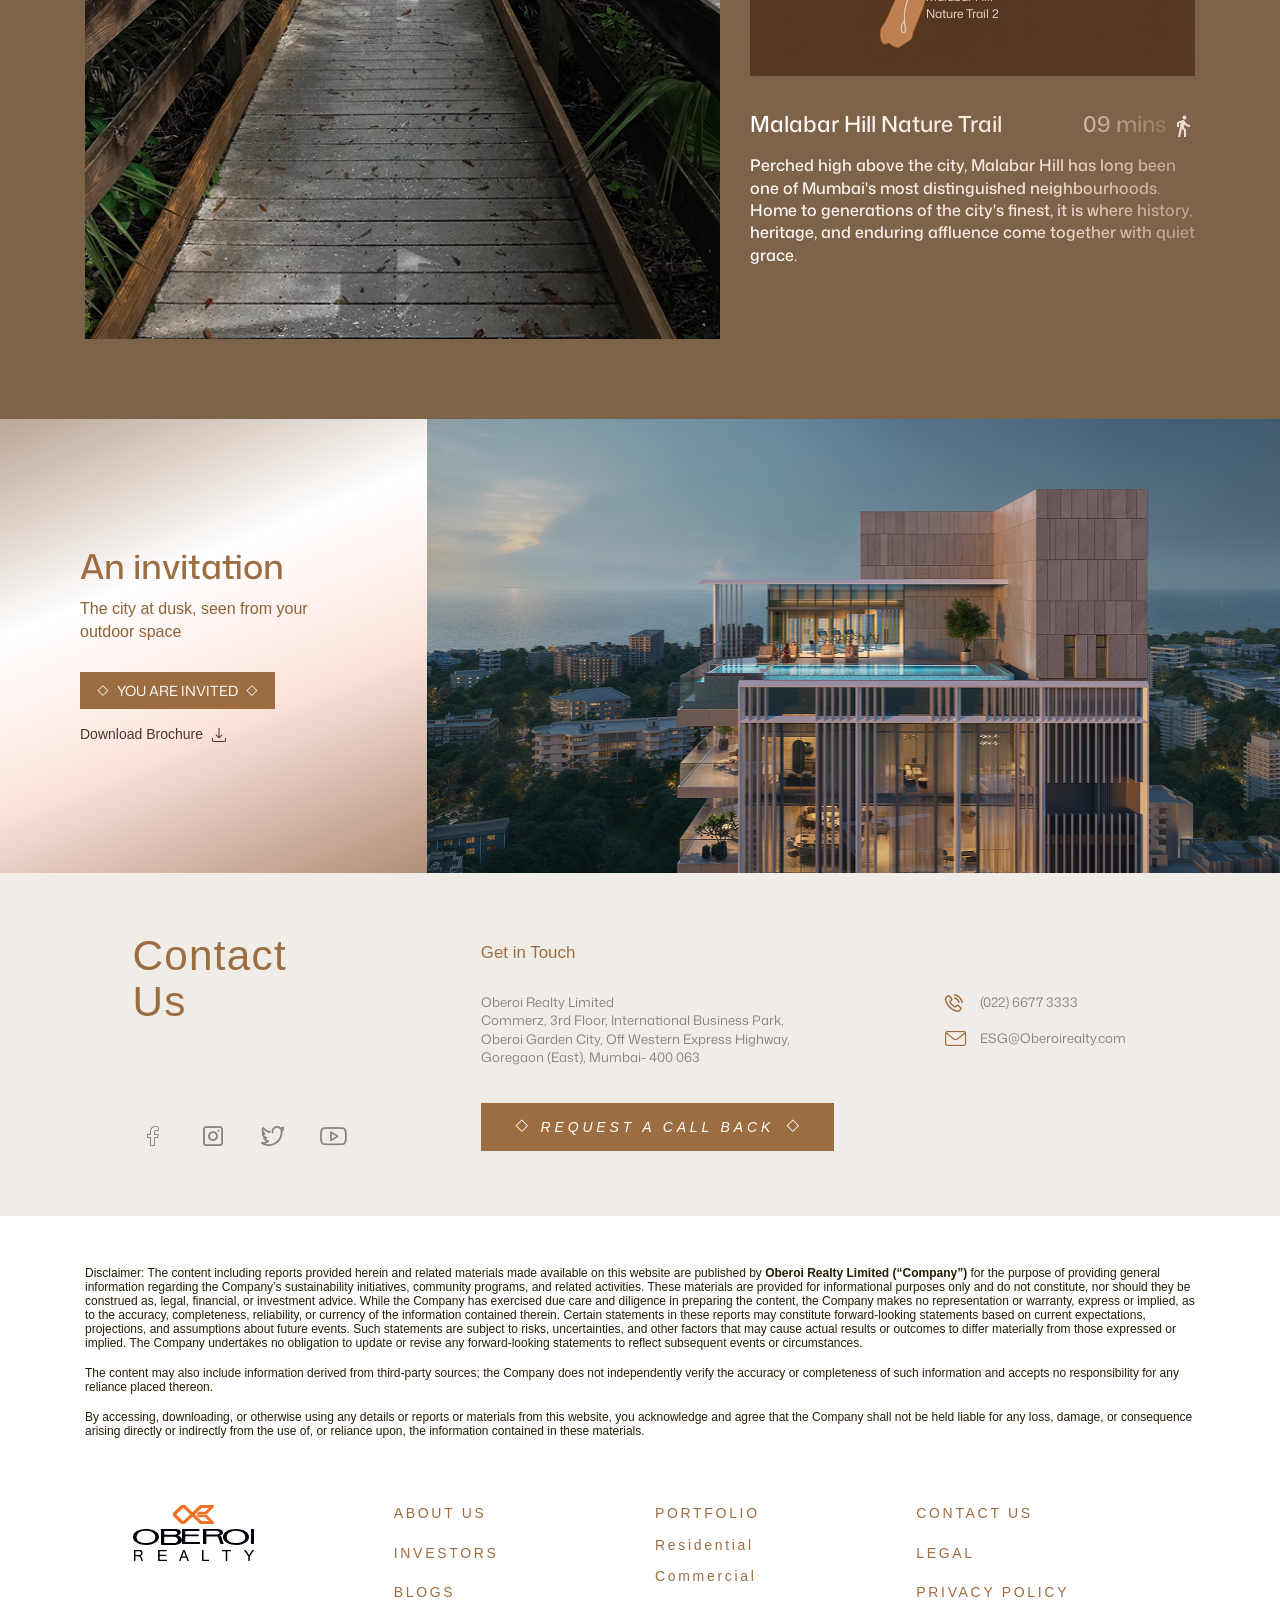
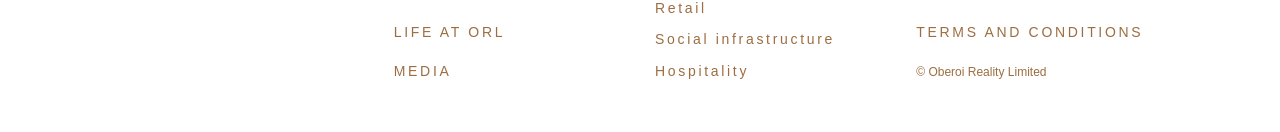
==== commit af35b56e: "Client content update" ====
--- a/fairview-page.html
+++ b/fairview-page.html
@@ -179,9 +179,8 @@
             </div>
           </div>
           <div class="col-md-7 os-animation" data-os-animation="fadeInUp" data-os-animation-delay=".6s">
-            <h3 class="UC">Worli</h3>
-            <p class="mb-0">Malabar Hill has long been a home to Mumbai’s finest. Perched high above the city as a crown
-              jewel, this is where history and affluence converge effortlessly.</p>
+            <!-- <h3 class="UC">Worli</h3> -->
+            <p class="mb-0">Fairview reinvigorates prime urban living through an architectural expression of quiet confidence. Conceived as an exclusive collection of artisanal duplex residences, it balances expansive sea views with a quiet sense of privacy and understated elegance.</p>
           </div>
         </div>
       </div>
@@ -196,20 +195,19 @@
     </audio>
     <div class="container ultra-tabs">
       <h3 class="hd4">The Residences</h3>
-      <h4 class="ultra-sub-title MT20">An architectural gem defined by precise proportions, standing with quiet
-        confidence at an exceptional address.</h4>
+      <h4 class="ultra-sub-title MT20">Artisanal duplex residences that bring together expansive sea views, generous outdoor living, and an uncompromising sense of privacy.</h4>
       <ul class="nav ultra-tabs-list">
         <li class="nav-item" role="presentation">
           <a class="active" id="home-tab" data-toggle="tab" href="#ultraTab1" role="tab" aria-controls="Design Concept"
-            aria-selected="true" data-title="An architectural gem defined by precise proportions, standing with quiet confidence at an exceptional address.">Design Concept</a>
+            aria-selected="true" data-title="Artisanal duplex residences that bring together expansive sea views, generous outdoor living, and an uncompromising sense of privacy.">Design Concept</a>
         </li>
         <li class="nav-item" role="presentation">
           <a class="" id="profile-tab" data-toggle="tab" href="#ultraTab2" role="tab" aria-controls="Living"
-            aria-selected="false" data-title="As you enter your home, a private world opens up around you. The Duplex Residences offer elevated living with expansive outdoor living that frame sea views.">Living</a>
+            aria-selected="false" data-title="Each residence is conceived with outdoor living as an extension of the home, where privacy, serenity, and understated elegance shape everyday living.">Living</a>
         </li>
         <li class="nav-item" role="presentation">
           <a class="" id="contact-tab" data-toggle="tab" href="#ultraTab3" role="tab" aria-controls="Amenities"
-            aria-selected="false" data-title="As you rise to the rooftop, feel the city calm down.Surrounded by open skies and sweeping sea views, the infinity-edge pool, gym and yoga space invite you to unwind, recharge and linger.">Amenities</a>
+            aria-selected="false" data-title="As you rise above the city, rooftop amenities invite moments to unwind, recharge, and linger">Amenities</a>
         </li>
       </ul>
       <div class="tab-content" id="ultraTabContent">
@@ -364,10 +362,9 @@
   <section class="neighborhood">
     <div class="container">
       <h3 class="hd4">Neighborhood</h3>
-      <h4 class="ultra-sub-title MT20">Malabar Hill - the city's most enduring address. Banyan-lined promenades,
-        embassies, colonial bungalows, and the slow lap of the Arabian Sea beyond.</h4>
-
-      <ul class="nav ultra-tabs-list op1" id="myTab" role="tablist">
+      <h4 class="ultra-sub-title MT20">Mumbai's Finest Address</h4>
+
+      <!-- <ul class="nav ultra-tabs-list op1" id="myTab" role="tablist">
         <li class="nav-item" role="presentation">
           <a class="nav-link active" id="home-tab" data-toggle="tab" href="#home" role="tab" aria-controls="home"
             aria-selected="true"><span class="icn-nature"></span> Nature</a>
@@ -380,8 +377,8 @@
           <a class="nav-link" id="contact-tab" data-toggle="tab" href="#contact" role="tab" aria-controls="contact"
             aria-selected="false"><span class="icn-culture"></span> Culture</a>
         </li>
-      </ul>
-      <div class="tab-content" id="myTabContent">
+      </ul> -->
+      <div class="tab-content MT50" id="myTabContent">
         <div class="tab-pane fade show active" id="home" role="tabpanel" aria-labelledby="home-tab">
           <div class="row">
             <div class="col-md-7 ctnt-group-1">
@@ -407,11 +404,7 @@
                     <h4 class="hd-2">Malabar Hill Nature Trail <span>09 mins <img src="images/ultra/mins.svg"
                           alt=""></span>
                     </h4>
-                    <p class="mb-0">The Malabar Hill Elevated Nature Trail is Mumbai's first elevated forest walkway.
-                      This
-                      485-meter wooden canopy walk winds through a dense 12-acre urban forest near Hanging Garden,
-                      offering
-                      birdwatchers a quiet escape and panoramic views of Girgaon Chowpatty and the city skyline.</p>
+                    <p class="mb-0">Perched high above the city, Malabar Hill has long been one of Mumbai's most distinguished neighbourhoods. Home to generations of the city's finest, it is where history, heritage, and enduring affluence come together with quiet grace.</p>
                   </div>
                   <div class="content" data-tab="2">
                     <h4 class="hd-2">Malabar Hill Nature Trail 2 <span>09 mins <img src="images/ultra/mins.svg"
@@ -443,9 +436,7 @@
               <div class="neig-rt">
                 <h4 class="hd-2">Malabar Hill Nature Trail <span>09 mins <img src="images/svg/mins.svg" alt=""></span>
                 </h4>
-                <p class="mb-0">The Malabar Hill Elevated Nature Trail is Mumbai's first elevated forest walkway. This
-                  485-meter wooden canopy walk winds through a dense 12-acre urban forest near Hanging Garden, offering
-                  birdwatchers a quiet escape and panoramic views of Girgaon Chowpatty and the city skyline.</p>
+                <p class="mb-0">Perched high above the city, Malabar Hill has long been one of Mumbai's most distinguished neighbourhoods. Home to generations of the city's finest, it is where history, heritage, and enduring affluence come together with quiet grace.</p>
               </div>
             </div>
           </div>
@@ -482,15 +473,15 @@
           <div class="invite-ltInner">
             <div class="">
               <h3 class="hd4">An invitation</h3>
-              <p class="fs-16">The city at dusk, seen from your terrace</p>
+              <p class="fs-16">The city at dusk, seen from your outdoor space</p>
             </div>
             <div class="">
               <div class="btn-box">
                 <a href="javascript:;" class="requestBtn"><span class="icon-cta-icon"></span>
-                  Get in touch
+                  You Are Invited
                   <span class="icon-cta-icon"></span></a>
               </div>
-              <p class="fs-14"><a href="">Download the brochure <span class="ML5"><img src="images/ultra/download.svg"
+              <p class="fs-14"><a href="">Download Brochure <span class="ML5"><img src="images/ultra/download.svg"
                       alt=""> </span> </a></p>
             </div>
           </div>
--- a/styles/ultra-main.css
+++ b/styles/ultra-main.css
@@ -4814,7 +4814,7 @@
 
 .ultra-intro p {
   width: 80%;
-  margin-top: 10px;
+  /* margin-top: 10px; */
 }
 
 @media (max-width: 767px) {
@@ -4952,12 +4952,14 @@
   }
 }
 
-.our-projects-section .project-box.sld2 .project-ctnt figure img {
-  width: 180px;
+.our-projects-section .project-box.sld1 .project-ctnt figure img {
+  /* width: 180px; */
+  margin-left: -15px;
 }
 
 .our-projects-section .project-box .project-ctnt figure img {
   width: auto;
+  height: 80px;
 }
 
 .our-projects-section .project-ctnt .fs-14b {
@@ -5030,6 +5032,9 @@
   .our-projects-section {
     padding: 60px 0;
   }
+  .our-projects-section .project-box.sld2 .project-ctnt figure img {
+    width: 100%;
+  }
 
   .our-projects-section .project-box .project-ctnt figure img {
     width: 100%;
@@ -5085,6 +5090,7 @@
   display: flex;
   -ms-flex-pack: justify;
   justify-content: space-between;
+  align-items: center;
   color: #47330F;
 }
 
@@ -5831,7 +5837,7 @@
     line-height: normal;
     letter-spacing: 0;
     padding: 9px 12px;
-    text-transform: none;
+    /* text-transform: none; */
 
     .icon-cta-icon {
       font-size: 12px;
